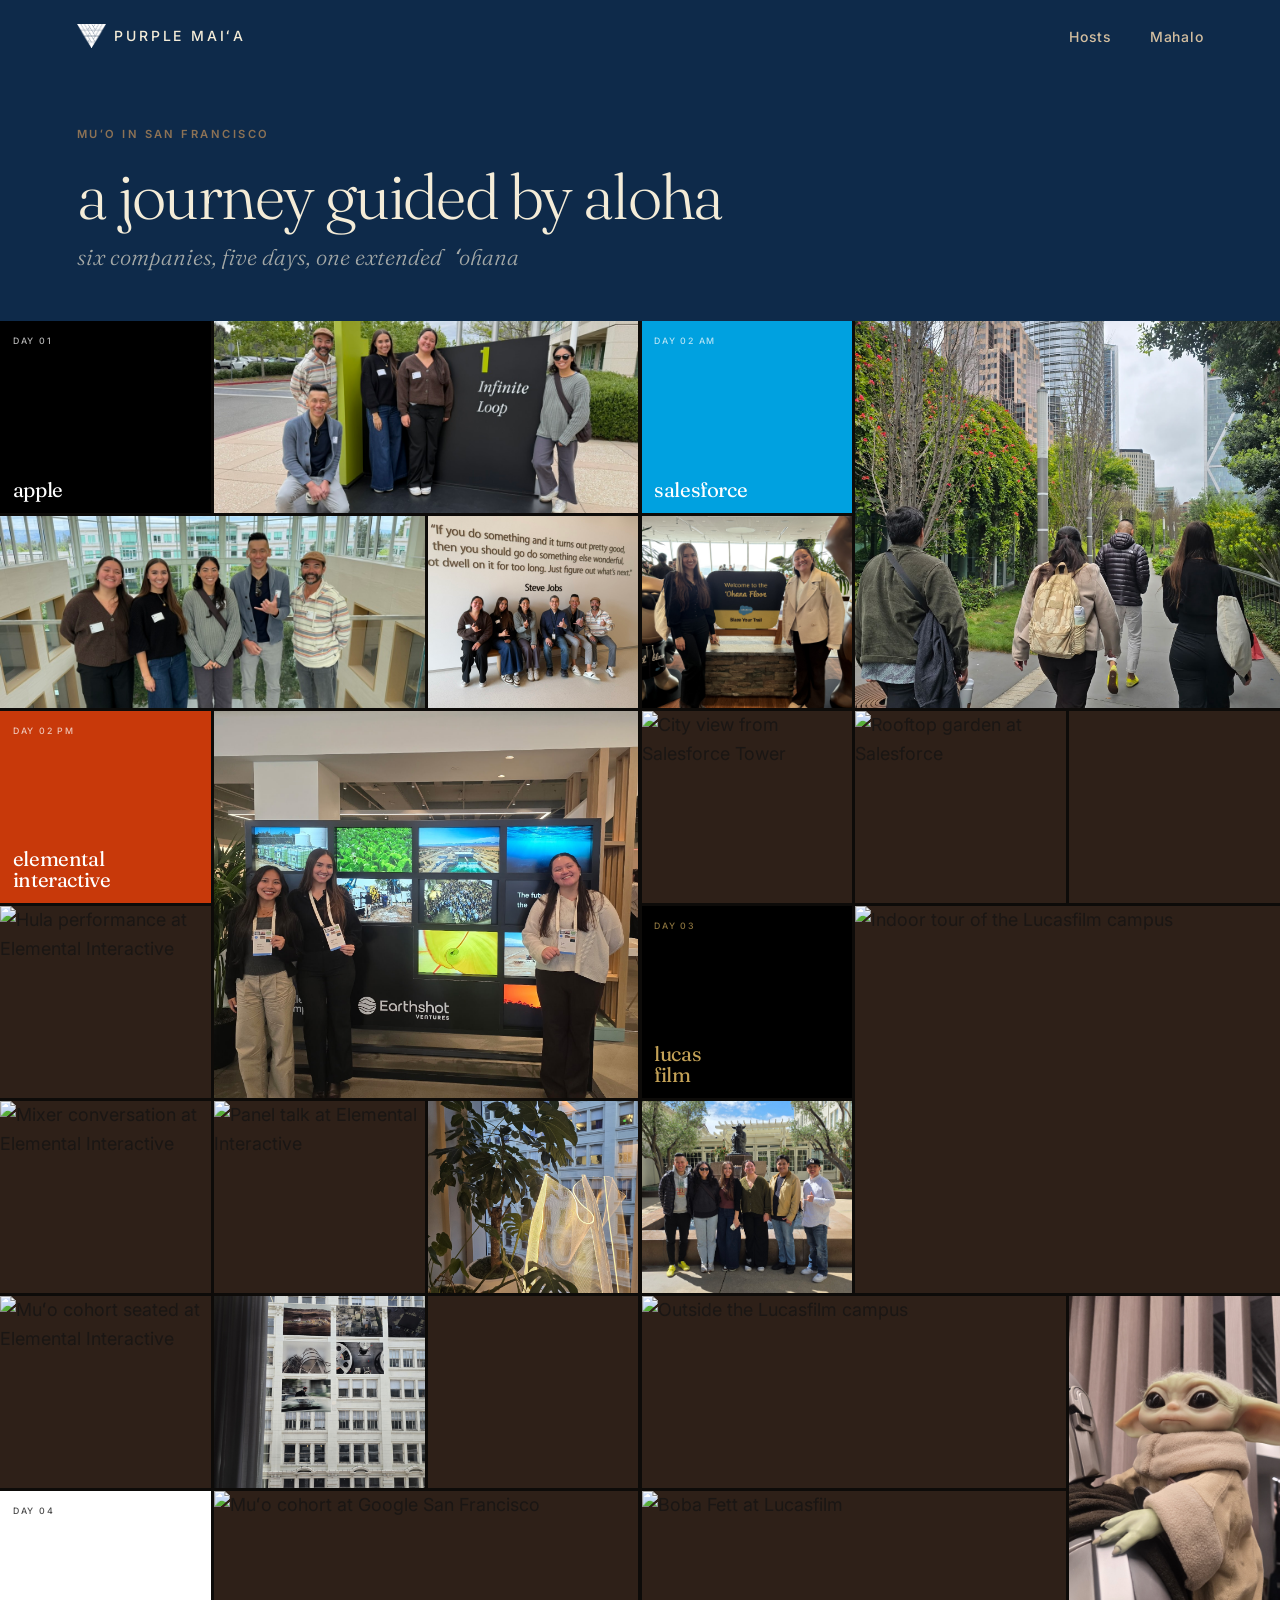
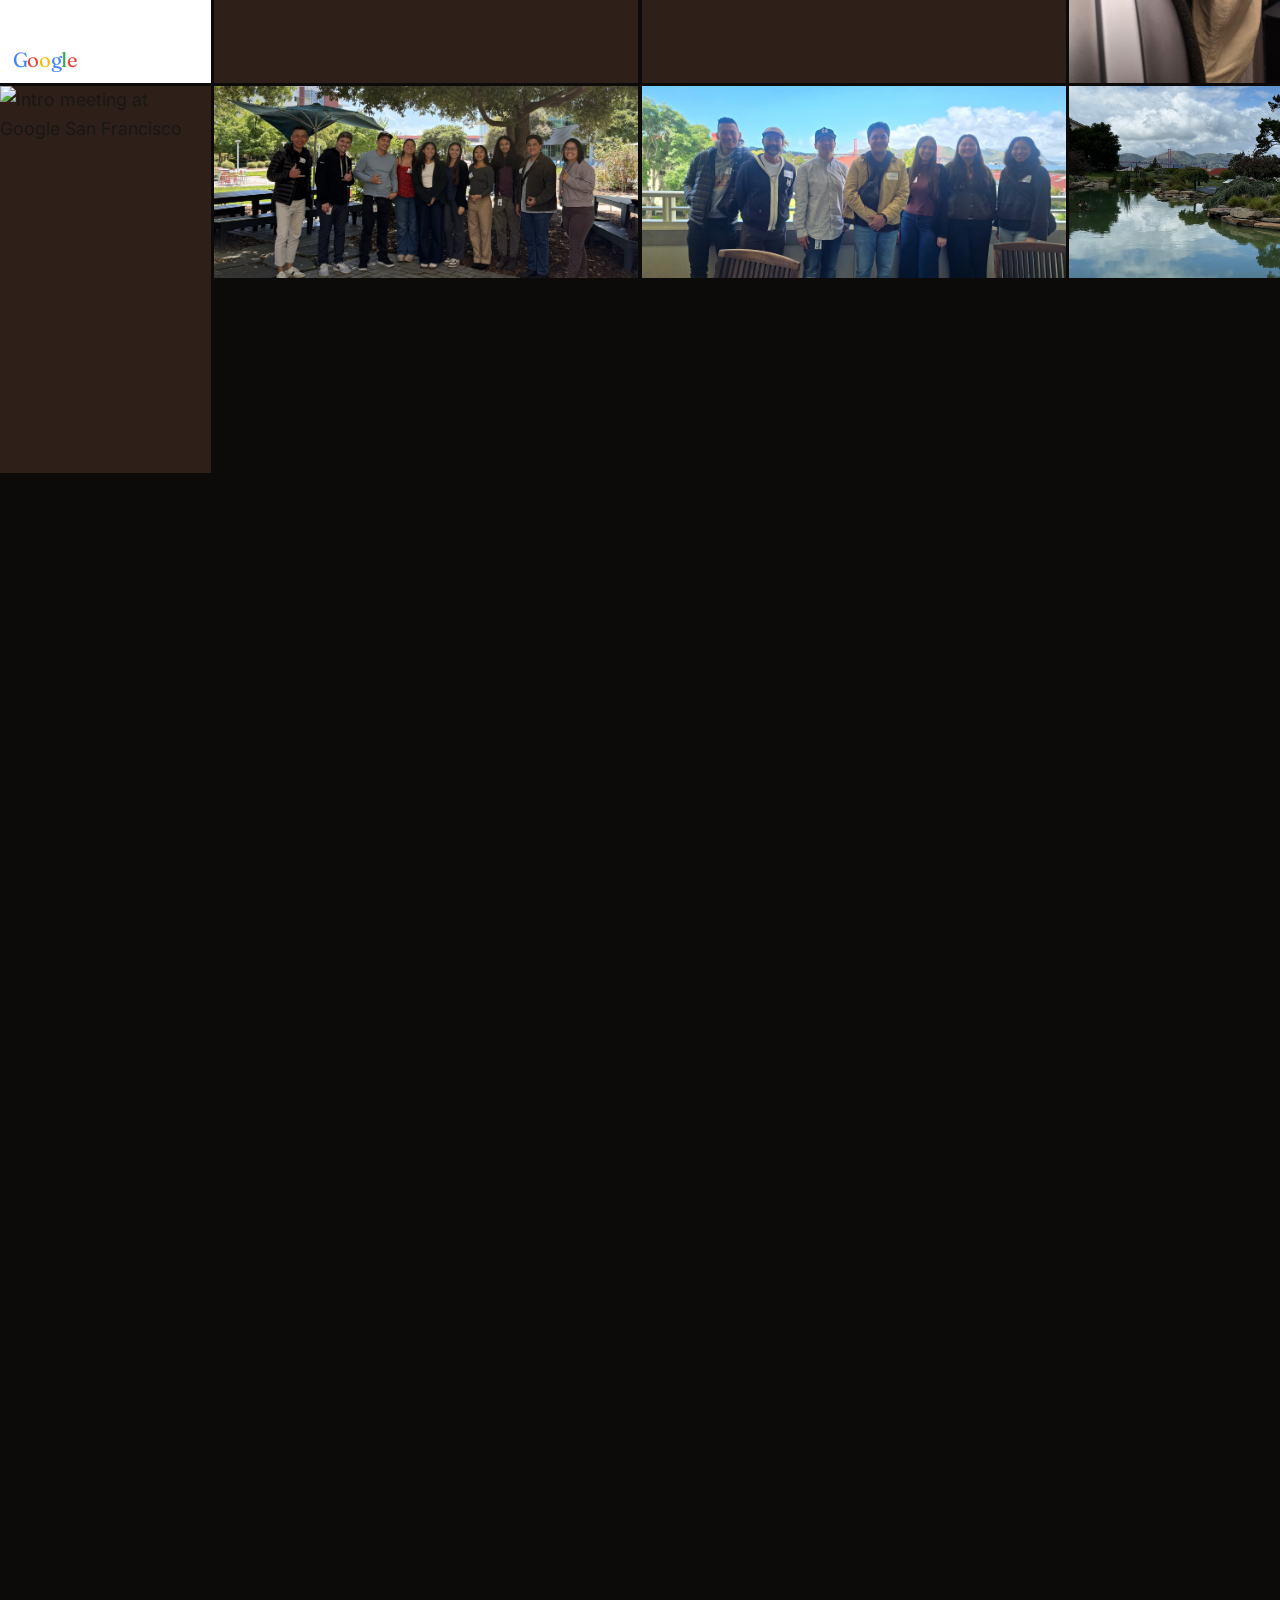
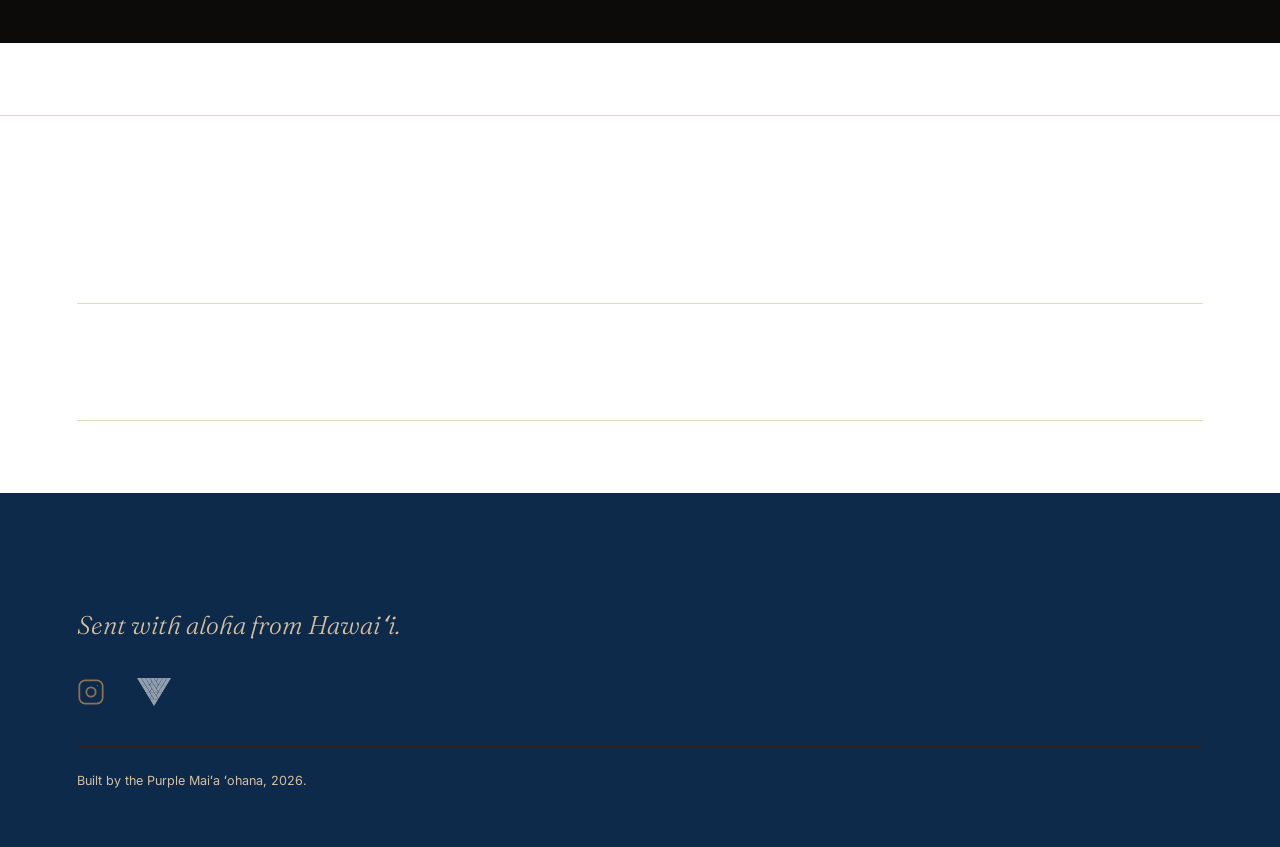
==== index.html @ 0d70759c "Initial commit — Muʻo in San Francisco thank-you site Three-page site (index, hosts, mahalo) built f" ====
<!DOCTYPE html>
<html lang="en">
<head>
  <meta charset="UTF-8">
  <meta name="viewport" content="width=device-width, initial-scale=1.0">
  <title>Muʻo in San Francisco — Purple Maiʻa</title>
  <meta name="description" content="A mahalo letter from Purple Maiʻa to the San Francisco companies who hosted our muʻo cohort.">
  <link rel="preconnect" href="https://fonts.googleapis.com">
  <link rel="preconnect" href="https://fonts.gstatic.com" crossorigin>
  <link href="https://fonts.googleapis.com/css2?family=Fraunces:ital,opsz,wght@0,9..144,300;0,9..144,400;0,9..144,600;1,9..144,300;1,9..144,400&family=Inter:wght@300;400;500;600&display=swap" rel="stylesheet">
  <link rel="stylesheet" href="css/styles.css">
  
</head>
<body class="page-index">

  <!-- ============ NAV ============ -->
  <header class="site-nav" id="site-nav" role="banner">
    <a href="index.html" class="nav-wordmark">
      <img src="assets/images/logo.png" class="nav-logo-img" alt="Purple Maiʻa logo">
      Purple Maiʻa
    </a>
    <nav aria-label="Main navigation">
      <ul class="nav-list">
        <li><a href="hosts.html">Hosts</a></li>
        <li><a href="mahalo.html">Mahalo</a></li>
      </ul>
    </nav>
  </header>


  <main>

    <!-- ============ GRID ============
         Left half  (grid-half-left):  Day 01 · Day 02 PM · Day 04 · Misc
         Right half (grid-half-right): Day 02 AM · Day 03 · Day 05 · Misc
    -->
    <section class="index-intro">
      <div class="index-intro-inner">
        <span class="eyebrow">Muʻo in San Francisco</span>
        <h1 class="display-stack">a journey guided by aloha</h1>
        <p class="index-subtitle">six companies, five days, one extended &nbsp;ʻohana</p>
      </div>
    </section>

    <div class="grid-wrapper">
      <div class="grid-canvas" id="grid-canvas">

        <!-- ══════════════════════════════════════
             LEFT — Day 01 · Day 02 PM · Day 04 · Misc
        ══════════════════════════════════════ -->
        <div class="grid-half grid-half-left">

          <!-- Day 01 — Apple (6 cells) -->
          <div class="grid-tile label-tile" style="background:#000000;" data-day="01">
            <span class="tile-eyebrow">Day 01</span>
            <span class="tile-name">apple</span>
          </div>
          <div class="grid-tile photo-tile tile-wide" data-day="01">
            <picture><img src="assets/images/apple-loop.jpg" alt="Apple Infinite Loop campus" loading="lazy"></picture>
          </div>
          <div class="grid-tile photo-tile tile-wide" data-day="01">
            <picture><img src="assets/images/apple-indoor.jpg" alt="Apple Cupertino campus interior" loading="lazy"></picture>
          </div>
          <div class="grid-tile photo-tile" data-day="01">
            <picture><img src="assets/images/apple-quote.jpg" alt="Apple campus quote wall" loading="lazy"></picture>
          </div>

          <!-- Day 02 PM — Elemental Interactive (12 cells) -->
          <div class="grid-tile label-tile" style="background:#C8390A;" data-day="02-pm">
            <span class="tile-eyebrow">Day 02 PM</span>
            <span class="tile-name">elemental<br>interactive</span>
          </div>
          <div class="grid-tile photo-tile tile-hero" data-day="02-pm">
            <picture><img src="assets/images/elemantal-earthshot.jpg" alt="Elemental Interactive earthshot" loading="lazy"></picture>
          </div>
          <div class="grid-tile photo-tile" data-day="02-pm">
            <picture><img src="assets/images/elemental-hula.jpg" alt="Hula performance at Elemental Interactive" loading="lazy"></picture>
          </div>
          <div class="grid-tile photo-tile" data-day="02-pm">
            <picture><img src="assets/images/elemental-mixer%202.jpg" alt="Mixer conversation at Elemental Interactive" loading="lazy"></picture>
          </div>
          <div class="grid-tile photo-tile" data-day="02-pm">
            <picture><img src="assets/images/elemental-panel-talk.jpg" alt="Panel talk at Elemental Interactive" loading="lazy"></picture>
          </div>
          <div class="grid-tile photo-tile" data-day="02-pm">
            <picture><img src="assets/images/elemental-plants.jpg" alt="Plants at Elemental Interactive" loading="lazy"></picture>
          </div>
          <div class="grid-tile photo-tile" data-day="02-pm">
            <picture><img src="assets/images/elemental-sitting.jpg" alt="Muʻo cohort seated at Elemental Interactive" loading="lazy"></picture>
          </div>
          <div class="grid-tile photo-tile" data-day="02-pm">
            <picture><img src="assets/images/elemental-window.jpg" alt="Window view at Elemental Interactive" loading="lazy"></picture>
          </div>
          <div class="grid-tile video-tile" data-day="02-pm">
            <video autoplay muted loop playsinline aria-label="Hula at Elemental Interactive">
              <source src="assets/videos/elemental%20interactive%20hula.MOV" type="video/mp4">
            </video>
          </div>

          <!-- Day 04 — Google (9 cells) -->
          <div class="grid-tile label-tile" style="background:#FFFFFF; color:#000000;" data-day="04">
            <span class="tile-eyebrow">Day 04</span>
            <span class="tile-name"><span style="color:#4285F4">G</span><span style="color:#EA4335">o</span><span style="color:#FBBC05">o</span><span style="color:#4285F4">g</span><span style="color:#34A853">l</span><span style="color:#EA4335">e</span></span>
          </div>
          <div class="grid-tile photo-tile tile-wide" data-day="04">
            <picture><img src="assets/images/google-group.jpg" alt="Muʻo cohort at Google San Francisco" loading="lazy"></picture>
          </div>
          <div class="grid-tile photo-tile tile-tall" data-day="04">
            <picture><img src="assets/images/google-intro-mtg.jpg" alt="Intro meeting at Google San Francisco" loading="lazy"></picture>
          </div>
          <div class="grid-tile photo-tile tile-wide" data-day="04">
            <picture><img src="assets/images/google-group-outdoor-lunch.jpg" alt="Outdoor lunch with the Google team" loading="lazy"></picture>
          </div>
          <div class="grid-tile photo-tile" data-day="04">
            <picture><img src="assets/images/google-lunch.jpg" alt="Lunch at Google San Francisco" loading="lazy"></picture>
          </div>
          <div class="grid-tile photo-tile" data-day="04">
            <picture><img src="assets/images/google-snacks.jpg" alt="Snacks at Google San Francisco" loading="lazy"></picture>
          </div>

          <!-- Misc — After Hours / City (18 cells) -->
          <div class="grid-tile label-tile" style="background:#B91C1C;" data-day="misc">
            <span class="tile-eyebrow">After Hours</span>
            <span class="tile-name">the bay</span>
          </div>
          <div class="grid-tile photo-tile tile-wide" data-day="misc">
            <picture><img src="assets/images/misc-chinatown%20laterns.jpeg" alt="Chinatown lanterns, San Francisco" loading="lazy"></picture>
          </div>
          <div class="grid-tile photo-tile" data-day="misc">
            <picture><img src="assets/images/misc-chinatown%20terracota.jpg" alt="Terracotta figures in Chinatown" loading="lazy"></picture>
          </div>
          <div class="grid-tile photo-tile" data-day="misc">
            <picture><img src="assets/images/misc-chinatown-eggtarts.jpg" alt="Egg tarts on a Chinatown sidewalk" loading="lazy"></picture>
          </div>
          <div class="grid-tile photo-tile tile-wide" data-day="misc">
            <picture><img src="assets/images/misc-riding-bart.jpg" alt="Riding BART through San Francisco" loading="lazy"></picture>
          </div>
          <div class="grid-tile video-tile tile-wide" data-day="misc">
            <video autoplay muted loop playsinline aria-label="BART ride through San Francisco">
              <source src="assets/videos/misc-bart.mp4" type="video/mp4">
            </video>
          </div>
          <div class="grid-tile photo-tile" data-day="misc">
            <picture><img src="assets/images/misc-dimsum-koi-palace.jpeg" alt="Dim sum in Chinatown" loading="lazy"></picture>
          </div>
          <div class="grid-tile photo-tile" data-day="misc">
            <picture><img src="assets/images/misc-filipino-dinner.jpg" alt="Filipino dinner, San Francisco" loading="lazy"></picture>
          </div>
          <div class="grid-tile photo-tile" data-day="misc">
            <picture><img src="assets/images/misc-french-chicken.jpg" alt="Roasted chicken at Galette, Sunset District" loading="lazy"></picture>
          </div>
          <div class="grid-tile photo-tile" data-day="misc">
            <picture><img src="assets/images/misc-izakaya.jpg" alt="The Public Izakaya — after hours" loading="lazy"></picture>
          </div>
          <div class="grid-tile photo-tile" data-day="misc">
            <picture><img src="assets/images/misc-jajangmyeon.jpg" alt="Jajangmyeon — last night in the Bay" loading="lazy"></picture>
          </div>
          <div class="grid-tile photo-tile" data-day="misc">
            <picture><img src="assets/images/misc-moki-birthday.jpg" alt="Mokihana's 21st birthday at Original Joe's" loading="lazy"></picture>
          </div>
          <div class="grid-tile photo-tile" data-day="misc">
            <picture><img src="assets/images/misc-pch-jazzy.jpg" alt="Pacific Cocktail Haven — after hours" loading="lazy"></picture>
          </div>
          <div class="grid-tile photo-tile" data-day="misc">
            <picture><img src="assets/images/misc-turkish-coffee.jpg" alt="Turkish coffee, San Francisco" loading="lazy"></picture>
          </div>
          <div class="grid-tile photo-tile" data-day="misc">
            <picture><img src="assets/images/misc-potato-chips-ramen.jpg" alt="Ramen with potato chips on top" loading="lazy"></picture>
          </div>

        </div><!-- /grid-half-left -->

        <!-- ══════════════════════════════════════
             RIGHT — Day 02 AM · Day 03 · Day 05 · Misc
        ══════════════════════════════════════ -->
        <div class="grid-half grid-half-right">

          <!-- Day 02 AM — Salesforce (9 cells) -->
          <div class="grid-tile label-tile" style="background:#00A1E0;" data-day="02-am">
            <span class="tile-eyebrow">Day 02 AM</span>
            <span class="tile-name">salesforce</span>
          </div>
          <div class="grid-tile photo-tile tile-hero" data-day="02-am">
            <picture><img src="assets/images/salesforce-garden-roof-walk.jpg" alt="Walking through the Salesforce rooftop garden" loading="lazy"></picture>
          </div>
          <div class="grid-tile photo-tile" data-day="02-am">
            <picture><img src="assets/images/salesforce-ohana-floor.jpg" alt="ʻOhana Floor, Salesforce Tower" loading="lazy"></picture>
          </div>
          <div class="grid-tile photo-tile" data-day="02-am">
            <picture><img src="assets/images/salesforce-cityview.jpg" alt="City view from Salesforce Tower" loading="lazy"></picture>
          </div>
          <div class="grid-tile photo-tile" data-day="02-am">
            <picture><img src="assets/images/salesforce-garden.jpg" alt="Rooftop garden at Salesforce" loading="lazy"></picture>
          </div>
          <div class="grid-tile video-tile" data-day="02-am">
            <video autoplay muted loop playsinline aria-label="Flowers on the Salesforce rooftop garden">
              <source src="assets/videos/salesforce-flowers.mp4" type="video/mp4">
            </video>
          </div>

          <!-- Day 03 — Lucasfilm (15 cells) -->
          <div class="grid-tile label-tile" style="background:#000000; color:#C4A257;" data-day="03">
            <span class="tile-eyebrow">Day 03</span>
            <span class="tile-name">lucas<br>film</span>
          </div>
          <div class="grid-tile photo-tile tile-hero" data-day="03">
            <picture><img src="assets/images/lucas-indoor-tour.jpg" alt="Indoor tour of the Lucasfilm campus" loading="lazy"></picture>
          </div>
          <div class="grid-tile photo-tile tile-wide" data-day="03">
            <picture><img src="assets/images/lucas-jmj-outside.jpg" alt="Outside the Lucasfilm campus" loading="lazy"></picture>
          </div>
          <div class="grid-tile photo-tile tile-tall" data-day="03">
            <picture><img src="assets/images/lucas-baby-yoda.jpg" alt="Baby Yoda at Lucasfilm" loading="lazy"></picture>
          </div>
          <div class="grid-tile photo-tile tile-wide" data-day="03">
            <picture><img src="assets/images/lucas-bobafett.jpg" alt="Boba Fett at Lucasfilm" loading="lazy"></picture>
          </div>
          <div class="grid-tile photo-tile" data-day="03">
            <picture><img src="assets/images/lucas-outdoor-group-yoda.jpg" alt="Cohort with the Yoda statue at Lucasfilm" loading="lazy"></picture>
          </div>
          <div class="grid-tile photo-tile tile-wide" data-day="03">
            <picture><img src="assets/images/lucas-outside-group.jpg" alt="Group photo outside Lucasfilm" loading="lazy"></picture>
          </div>
          <div class="grid-tile photo-tile" data-day="03">
            <picture><img src="assets/images/lucas%20pond.jpeg" alt="Pond on the Lucasfilm campus" loading="lazy"></picture>
          </div>

          <!-- Day 05 — Meta (21 cells) -->
          <div class="grid-tile label-tile" style="background:#0080FF; color:#000000;" data-day="05">
            <span class="tile-eyebrow">Day 05</span>
            <span class="tile-name">meta</span>
          </div>
          <div class="grid-tile photo-tile tile-hero" data-day="05">
            <picture><img src="assets/images/meta-campus-tour.jpg" alt="Meta campus tour, Menlo Park" loading="lazy"></picture>
          </div>
          <div class="grid-tile photo-tile tile-wide" data-day="05">
            <picture><img src="assets/images/meta-roof-garden.jpg" alt="Meta rooftop garden, Menlo Park" loading="lazy"></picture>
          </div>
          <div class="grid-tile photo-tile" data-day="05">
            <picture><img src="assets/images/meta-roof-2.jpg" alt="Meta rooftop, Menlo Park" loading="lazy"></picture>
          </div>
          <div class="grid-tile photo-tile tile-wide" data-day="05">
            <picture><img src="assets/images/meta-arcade-room-group.jpg" alt="Group in the Meta arcade room" loading="lazy"></picture>
          </div>
          <div class="grid-tile photo-tile" data-day="05">
            <picture><img src="assets/images/meta-arcade.jpg" alt="Arcade at Meta Menlo Park" loading="lazy"></picture>
          </div>
          <div class="grid-tile video-tile" data-day="05">
            <video autoplay muted loop playsinline aria-label="Arcade at Meta Menlo Park">
              <source src="assets/videos/meta-arcade.mp4" type="video/mp4">
            </video>
          </div>
          <div class="grid-tile photo-tile tile-wide" data-day="05">
            <picture><img src="assets/images/meta-music.jpg" alt="Meta music room, Menlo Park" loading="lazy"></picture>
          </div>
          <div class="grid-tile photo-tile tile-wide" data-day="05">
            <picture><img src="assets/images/meta-outdoor-art.jpg" alt="Outdoor art at Meta Menlo Park" loading="lazy"></picture>
          </div>
          <div class="grid-tile photo-tile" data-day="05">
            <picture><img src="assets/images/meta-outdoor-screen.jpg" alt="Outdoor screen at Meta Menlo Park" loading="lazy"></picture>
          </div>
          <div class="grid-tile photo-tile" data-day="05">
            <picture><img src="assets/images/meta-foxes.jpg" alt="Foxes on the Meta campus" loading="lazy"></picture>
          </div>
          <div class="grid-tile photo-tile" data-day="05">
            <picture><img src="assets/images/meta-lunch.jpg" alt="Lunch at Meta Menlo Park" loading="lazy"></picture>
          </div>
          <div class="grid-tile photo-tile tile-wide" data-day="05">
            <picture><img src="assets/images/meta-one-hacker-way-sign.jpg" alt="One Hacker Way sign at Meta" loading="lazy"></picture>
          </div>

        </div><!-- /grid-half-right -->

      </div><!-- /grid-canvas -->
    </div><!-- /grid-wrapper -->

    <!-- ============ SECTION NAV ============ -->
    <nav aria-label="Site sections" class="page-body">
      <div class="section-nav">
        <ul class="section-nav-list">
          <li class="section-nav-item">
            <a href="hosts.html" class="section-nav-link reveal">
              <span class="section-nav-title">Hosts</span>
              <span class="section-nav-num" aria-hidden="true">→</span>
            </a>
          </li>
          <li class="section-nav-item">
            <a href="mahalo.html" class="section-nav-link reveal">
              <span class="section-nav-title">Mahalo</span>
              <span class="section-nav-num" aria-hidden="true">→</span>
            </a>
          </li>
        </ul>
      </div>
    </nav>

  </main>

  <!-- ============ FOOTER ============ -->
  <footer class="site-footer">
    <div class="footer-inner">
      <p class="footer-aloha">Sent with aloha from Hawaiʻi.</p>
      <div class="footer-links">
        <a href="https://www.instagram.com/purple_maia/?hl=en" target="_blank" rel="noopener" aria-label="Purple Maiʻa on Instagram">
          <svg xmlns="http://www.w3.org/2000/svg" width="18" height="18" viewBox="0 0 24 24" fill="none" stroke="currentColor" stroke-width="1.5" stroke-linecap="round" stroke-linejoin="round" aria-hidden="true"><rect x="2" y="2" width="20" height="20" rx="5" ry="5"/><circle cx="12" cy="12" r="4"/><circle cx="17.5" cy="6.5" r="0.5" fill="currentColor" stroke="none"/></svg>
        </a>
        <a href="https://www.purplemaia.org/" target="_blank" rel="noopener" class="footer-logo-link">
          <img src="assets/images/logo.png" class="footer-logo-img" alt="Purple Maiʻa">
        </a>
      </div>
      <p class="footer-credit">Built by the Purple Maiʻa ʻohana, 2026.</p>
    </div>
  </footer>

  <script src="js/main.js"></script>
</body>
</html>
---- css/styles.css ----
/* ============================================================
   PURPLE MAIʻA — MUʻO IN SAN FRANCISCO  |  styles.css
   ============================================================ */

/* ============ GOOGLE FONTS ============ */
@import url('https://fonts.googleapis.com/css2?family=Fraunces:ital,opsz,wght@0,9..144,300;0,9..144,400;0,9..144,600;1,9..144,300;1,9..144,400&family=Inter:wght@300;400;500;600&display=swap');

/* ============ CUSTOM PROPERTIES ============ */
:root {
  --color-indigo:  #0E2A4A;
  --color-lehua:   #C5322B;
  --color-cream:   #F4ECD8;
  --color-fern:    #2F5D3A;
  --color-lava:    #1A1614;
  --color-sand:    #FFFFFF;

  --n-50:   #FAF7F0;
  --n-100:  #F4ECD8;
  --n-200:  #E8D8BC;
  --n-300:  #D4BFA0;
  --n-400:  #B89878;
  --n-500:  #8C7255;
  --n-600:  #664F38;
  --n-700:  #4A3628;
  --n-800:  #2E2018;
  --n-900:  #1A1614;
  --n-950:  #0D0B09;

  --bg:           var(--color-sand);
  --bg-dark:      var(--color-indigo);
  --text:         var(--color-lava);
  --text-muted:   var(--n-600);
  --text-on-dark: var(--color-cream);
  --accent:       var(--color-lehua);
  --accent-green: var(--color-fern);
  --border:       var(--n-200);

  --font-display: 'Fraunces', Georgia, 'Times New Roman', serif;
  --font-body:    'Inter', system-ui, -apple-system, sans-serif;

  --size-hero:     clamp(4rem, 14vw, 14rem);
  --size-display:  clamp(3.5rem, 10vw, 10rem);
  --size-h2:       clamp(2.5rem, 6vw, 6rem);
  --size-h3:       clamp(1.75rem, 3.5vw, 3rem);
  --size-h4:       clamp(1.25rem, 2vw, 1.75rem);
  --size-body:     clamp(1.05rem, 1.4vw, 1.15rem);
  --size-small:    0.875rem;
  --size-eyebrow:  0.7rem;

  --side-pad:    6vw;
  --max-w:       1440px;
  --section-gap: clamp(10vh, 20vh, 22vh);
  --nav-h:       72px;

  --ease-out: cubic-bezier(0.16, 1, 0.3, 1);
  --t-fast:   200ms;
  --t-mid:    400ms;
  --t-slow:   600ms;
}

/* ============ RESET ============ */
*,
*::before,
*::after { box-sizing: border-box; margin: 0; padding: 0; }

html {
  scroll-behavior: smooth;
  -webkit-text-size-adjust: 100%;
}

body {
  font-family: var(--font-body);
  font-size: var(--size-body);
  line-height: 1.6;
  color: var(--text);
  background: var(--bg);
  overflow-x: clip;
}

img, picture, svg { display: block; max-width: 100%; }
ul, ol { list-style: none; }

/* ============ FOCUS ============ */
:focus-visible {
  outline: 2px solid var(--color-lehua);
  outline-offset: 3px;
  border-radius: 2px;
}

/* ============ NAV ============ */
.site-nav {
  position: fixed;
  top: 0; left: 0; right: 0;
  z-index: 100;
  height: var(--nav-h);
  display: flex;
  align-items: center;
  justify-content: space-between;
  padding: 0 var(--side-pad);
  transition:
    background var(--t-mid) var(--ease-out),
    height     var(--t-mid) var(--ease-out),
    box-shadow var(--t-mid) var(--ease-out);
}

.site-nav.scrolled {
  height: 56px;
  background: rgba(250, 247, 240, 0.88);
  backdrop-filter: blur(20px);
  -webkit-backdrop-filter: blur(20px);
  box-shadow: 0 1px 0 var(--border);
}

.nav-wordmark {
  font-family: var(--font-body);
  font-size: var(--size-small);
  font-weight: 500;
  letter-spacing: 0.2em;
  text-transform: uppercase;
  text-decoration: none;
  color: var(--color-cream);
  transition: color var(--t-fast);
  display: inline-flex;
  align-items: center;
}

.nav-logo-img {
  height: 24px;
  width: auto;
  margin-right: 0.5rem;
  flex-shrink: 0;
}

.site-nav.scrolled .nav-wordmark { color: var(--color-indigo); }
.nav-wordmark:hover { color: var(--color-lehua); }

.nav-list {
  display: flex;
  align-items: center;
  gap: clamp(1.5rem, 3vw, 2.5rem);
}

.nav-list a {
  font-size: var(--size-small);
  font-weight: 500;
  letter-spacing: 0.05em;
  text-decoration: none;
  color: var(--n-300);
  position: relative;
  padding-bottom: 2px;
  transition: color var(--t-fast);
}

.nav-list a::after {
  content: '';
  position: absolute;
  bottom: 0; left: 0;
  width: 0; height: 1px;
  background: var(--color-lehua);
  transition: width var(--t-mid) var(--ease-out);
}

.nav-list a:hover        { color: var(--color-cream); }
.nav-list a:hover::after { width: 100%; }

.site-nav.scrolled .nav-list a       { color: var(--n-600); }
.site-nav.scrolled .nav-list a:hover { color: var(--color-indigo); }

/* ============ FOOTER ============ */
.site-footer {
  background: var(--color-indigo);
  color: var(--color-cream);
  padding: clamp(3.5rem, 9vw, 7rem) var(--side-pad) clamp(2rem, 5vw, 3.5rem);
}

.footer-inner { max-width: var(--max-w); margin: 0 auto; }

.footer-aloha {
  font-family: var(--font-display);
  font-size: var(--size-h4);
  font-weight: 300;
  font-style: italic;
  color: var(--n-300);
  margin-bottom: 2rem;
}

.footer-links {
  display: flex;
  flex-wrap: wrap;
  align-items: center;
  gap: 0.5rem 2rem;
  margin-bottom: 2.5rem;
}

.footer-links a {
  font-size: var(--size-small);
  letter-spacing: 0.08em;
  text-transform: uppercase;
  text-decoration: none;
  color: var(--n-500);
  transition: color var(--t-fast);
}

.footer-links a:hover { color: var(--color-cream); }

.footer-links svg {
  width: 28px;
  height: 28px;
}

.footer-logo-link {
  display: inline-flex;
  align-items: center;
}
.footer-logo-img {
  height: 28px;
  width: auto;
  opacity: 0.55;
  transition: opacity var(--t-fast);
}
.footer-logo-link:hover .footer-logo-img { opacity: 1; }

.footer-credit {
  font-size: calc(var(--size-small) * 0.9);
  color: var(--n-300);
  padding-top: 1.5rem;
  border-top: 1px solid var(--n-800);
}

/* ============ PAGE WRAPPER ============ */
.page-body { padding-top: var(--nav-h); }

/* ============ TYPOGRAPHY ============ */
.eyebrow {
  display: block;
  font-family: var(--font-body);
  font-size: var(--size-eyebrow);
  font-weight: 600;
  letter-spacing: 0.22em;
  text-transform: uppercase;
  color: var(--color-lehua);
  margin-bottom: 1.5rem;
}

.display-stack {
  font-family: var(--font-display);
  font-weight: 300;
  line-height: 0.88;
  letter-spacing: -0.025em;
  text-transform: lowercase;
}

.display-stack span { display: block; }

/* ============ HERO (INDEX) ============ */
.hero {
  min-height: 100svh;
  background: var(--color-indigo);
  display: flex;
  flex-direction: column;
  justify-content: flex-end;
  padding: calc(var(--nav-h) + 10vh) var(--side-pad) 10vh;
}

.hero-inner { max-width: var(--max-w); margin: 0 auto; width: 100%; }

.hero .eyebrow { color: var(--n-500); }

.hero-headline {
  font-size: var(--size-hero);
  color: var(--color-cream);
  margin-bottom: clamp(2.5rem, 6vh, 5rem);
}

.hero-headline .word-san      { color: var(--n-400); }
.hero-headline .word-francisco { color: var(--n-400); }

.hero-deck {
  display: grid;
  gap: 1.1rem;
  max-width: 54ch;
  margin-bottom: clamp(2rem, 5vh, 4rem);
}

.hero-deck p {
  font-size: clamp(1rem, 1.5vw, 1.15rem);
  line-height: 1.68;
  color: var(--n-300);
}

.hero-caption {
  font-size: var(--size-small);
  letter-spacing: 0.07em;
  color: var(--n-600);
  font-style: italic;
}

/* ============ MASONRY WALL ============ */
.masonry-section {
  background: var(--color-lava);
}

.masonry-wall {
  columns: 2;
  column-gap: 4px;
  padding: 4px;
}

@media (min-width: 540px)  { .masonry-wall { columns: 3; } }
@media (min-width: 860px)  { .masonry-wall { columns: 4; } }
@media (min-width: 1200px) { .masonry-wall { columns: 5; } }

.masonry-brick {
  break-inside: avoid;
  margin-bottom: 4px;
  position: relative;
  overflow: hidden;
  border-radius: 2px;
  background: var(--n-900);
  display: block;
}

/* Subtle Tumblr-style micro-tilts */
.masonry-brick:nth-child(9n+2)  { transform: rotate(-0.5deg) scale(1.005); }
.masonry-brick:nth-child(9n+6)  { transform: rotate(0.6deg)  scale(1.005); }
.masonry-brick:nth-child(13n+4) { transform: rotate(-0.35deg); }
.masonry-brick:nth-child(13n+9) { transform: rotate(0.45deg); }

.masonry-brick img {
  display: block;
  width: 100%;
  height: auto;
  transition: transform var(--t-slow) var(--ease-out);
}

.masonry-brick:hover img { transform: scale(1.04); }

/* Video bricks */
.masonry-brick.is-video {
  aspect-ratio: 16/9;
  transform: none !important;
}

.masonry-brick.is-video video {
  display: block;
  width: 100%;
  height: 100%;
  object-fit: cover;
}

/* Quote card */
.masonry-brick.is-quote {
  background: var(--color-indigo);
  padding: clamp(1.5rem, 5vw, 3rem);
  transform: none !important;
}

.masonry-brick.is-quote blockquote p {
  font-family: var(--font-display);
  font-size: clamp(1.1rem, 2.8vw, 1.9rem);
  font-weight: 300;
  font-style: italic;
  line-height: 1.28;
  color: var(--color-cream);
}

.masonry-brick.is-quote blockquote cite {
  display: block;
  margin-top: 1rem;
  font-family: var(--font-body);
  font-size: var(--size-eyebrow);
  font-weight: 600;
  letter-spacing: 0.18em;
  text-transform: uppercase;
  font-style: normal;
  color: var(--n-500);
}

/* Label / day card */
.masonry-brick.is-label {
  background: var(--color-lehua);
  padding: clamp(1.2rem, 4vw, 2.5rem);
  transform: none !important;
}

.masonry-brick.is-label .label-eyebrow {
  font-family: var(--font-body);
  font-size: var(--size-eyebrow);
  font-weight: 600;
  letter-spacing: 0.22em;
  text-transform: uppercase;
  color: rgba(244, 236, 216, 0.65);
  display: block;
  margin-bottom: 0.4rem;
}

.masonry-brick.is-label .label-title {
  font-family: var(--font-display);
  font-size: clamp(2rem, 5vw, 4.5rem);
  font-weight: 300;
  color: var(--color-cream);
  text-transform: lowercase;
  line-height: 0.9;
  letter-spacing: -0.02em;
  display: block;
}

/* ============ SECTION NAV (INDEX) ============ */
.section-nav {
  max-width: var(--max-w);
  margin: 0 auto;
  padding: clamp(3rem, 8vh, 6rem) var(--side-pad);
  border-top: 1px solid var(--border);
}

.section-nav-list { list-style: none; }
.section-nav-item { border-bottom: 1px solid var(--border); }

.section-nav-link {
  display: flex;
  align-items: baseline;
  justify-content: space-between;
  gap: 1rem;
  padding: clamp(1rem, 2.5vh, 1.75rem) 0;
  text-decoration: none;
  color: var(--color-indigo);
  transition: color var(--t-fast);
}

.section-nav-link:hover { color: var(--color-lehua); }

.section-nav-title {
  font-family: var(--font-display);
  font-size: clamp(2rem, 5.5vw, 5.5rem);
  font-weight: 300;
  line-height: 1;
  letter-spacing: -0.02em;
}

.section-nav-num {
  font-size: 1.25rem;
  font-weight: 400;
  letter-spacing: 0;
  color: var(--n-400);
  transition: color var(--t-fast);
  flex-shrink: 0;
}

.section-nav-link:hover .section-nav-num { color: var(--color-lehua); }

.hero-footer-line {
  max-width: var(--max-w);
  margin: 0 auto;
  padding: 0 var(--side-pad) clamp(4rem, 10vh, 8rem);
  font-size: var(--size-small);
  letter-spacing: 0.06em;
  color: var(--n-500);
  font-style: italic;
}

/* ============ PAGE HERO (INTERIOR PAGES) ============ */
.page-hero {
  background: var(--color-indigo);
  padding: calc(var(--nav-h) + clamp(3vh, 6vh, 7vh)) var(--side-pad) clamp(3vh, 5vh, 6vh);
}

.page-hero-inner { max-width: var(--max-w); margin: 0 auto; }
.page-hero .eyebrow       { color: var(--n-500); }
.page-hero .display-stack { color: var(--color-cream); font-size: clamp(2.5rem, 5vw, 5rem); white-space: nowrap; }

.page-intro {
  max-width: var(--max-w);
  margin: 0 auto;
  padding: clamp(3rem, 8vh, 7rem) var(--side-pad) 0;
}

.page-intro p {
  font-size: clamp(1.1rem, 1.7vw, 1.3rem);
  line-height: 1.68;
  max-width: 60ch;
  color: var(--n-700);
}

/* ============ HOST CARDS ============ */
.hosts-list {
  max-width: var(--max-w);
  margin: 0 auto;
  padding: clamp(4rem, 10vh, 8rem) var(--side-pad);
  display: flex;
  flex-direction: column;
  gap: var(--section-gap);
}

.host-card {
  display: flex;
  flex-direction: column;
  gap: 0;
}

.host-card + .host-card {
  border-top: 1px solid var(--n-200);
  padding-top: clamp(3rem, 5vh, 4rem);
}

.host-card > .host-card-image {
  order: -1;
  aspect-ratio: 16/9;
  margin-bottom: clamp(2rem, 4vh, 3rem);
}

.host-after-hours .host-card-image {
  aspect-ratio: 4/3;
  max-width: 480px;
}

@media (min-width: 900px) {
  .host-card-content {
    columns: 2;
    column-gap: clamp(3rem, 6vw, 5rem);
  }

  .host-number,
  .host-name,
  .host-location,
  .host-location + .host-desc,
  .host-after-hours {
    column-span: all;
  }

  .host-desc,
  .host-after-hours p {
    max-width: none;
  }
}

.host-number {
  display: block;
  font-size: var(--size-eyebrow);
  font-weight: 600;
  letter-spacing: 0.22em;
  color: var(--n-400);
  margin-bottom: 0.6rem;
}

.host-name {
  font-family: var(--font-display);
  font-size: clamp(2.5rem, 7vw, 7rem);
  font-weight: 300;
  line-height: 0.88;
  letter-spacing: -0.025em;
  text-transform: lowercase;
  color: var(--color-indigo);
  margin-bottom: 0.6rem;
}

.host-location {
  font-size: var(--size-small);
  font-variant: small-caps;
  letter-spacing: 0.14em;
  color: var(--n-500);
  margin-bottom: clamp(1.5rem, 3vh, 2.5rem);
}

.host-desc {
  font-size: clamp(1rem, 1.5vw, 1.1rem);
  line-height: 1.72;
  color: var(--n-700);
  margin-bottom: 1.75rem;
  max-width: 55ch;
}

.host-after-hours {
  margin-top: 1.5rem;
  padding-top: 1.25rem;
}

.host-after-label {
  display: block;
  font-size: var(--size-small);
  font-variant: small-caps;
  letter-spacing: 0.14em;
  color: var(--color-lehua);
  margin-bottom: 0.5rem;
}

.host-after-hours p {
  font-size: clamp(0.9rem, 1.3vw, 1rem);
  line-height: 1.72;
  color: var(--n-600);
  max-width: 55ch;
}

.host-people { display: flex; flex-direction: column; gap: 0.35rem; }

.host-person {
  font-size: var(--size-small);
  font-weight: 500;
  color: var(--n-600);
  letter-spacing: 0.03em;
}

.host-person::before { content: '— '; color: var(--color-lehua); }

.host-card-image {
  border-radius: 3px;
  overflow: hidden;
  aspect-ratio: 4/3;
  background: var(--n-200);
  box-shadow: 0 2px 20px rgba(14, 42, 74, 0.08);
  transition: box-shadow var(--t-slow) var(--ease-out);
}

.host-card-image:hover { box-shadow: 0 8px 40px rgba(14, 42, 74, 0.16); }

.host-card-image picture,
.host-card-image img { width: 100%; height: 100%; }

.host-card-image img {
  object-fit: cover;
  transition: transform var(--t-slow) var(--ease-out);
}

.host-card-image:hover img { transform: scale(1.02); }

/* Host photo strip */
.host-strip {
  margin-top: 1.75rem;
  display: flex;
  gap: 5px;
  overflow-x: auto;
  scrollbar-width: none;
}

.host-strip::-webkit-scrollbar { display: none; }

.host-strip-item {
  flex: 0 0 auto;
  width: clamp(110px, 20vw, 160px);
  aspect-ratio: 4/3;
  border-radius: 2px;
  overflow: hidden;
  background: var(--n-200);
}

.host-strip-item img {
  width: 100%;
  height: 100%;
  object-fit: cover;
  transition: transform var(--t-mid) var(--ease-out);
}

.host-strip-item:hover img { transform: scale(1.07); }

/* ============ PULL QUOTE ============ */
.pull-quote-section {
  background: var(--color-cream);
  padding: clamp(6rem, 16vh, 14rem) var(--side-pad);
}

.pull-quote-inner { max-width: var(--max-w); margin: 0 auto; }

.pull-quote {
  font-family: var(--font-display);
  font-size: clamp(2rem, 5.5vw, 5.5rem);
  font-weight: 300;
  font-style: italic;
  line-height: 1.12;
  letter-spacing: -0.02em;
  color: var(--color-indigo);
  max-width: 22ch;
  margin-bottom: 1.5rem;
}

.pull-quote-attr {
  font-size: var(--size-small);
  letter-spacing: 0.12em;
  text-transform: uppercase;
  color: var(--n-500);
}

/* ============ DAYS PAGE ============ */
.days-subnav {
  position: sticky;
  top: calc(var(--nav-h) - 1px);
  z-index: 50;
  background: rgba(250, 247, 240, 0.92);
  backdrop-filter: blur(16px);
  -webkit-backdrop-filter: blur(16px);
  border-bottom: 1px solid var(--border);
  padding: 0 var(--side-pad);
}

.days-subnav-inner {
  max-width: var(--max-w);
  margin: 0 auto;
  display: flex;
  gap: clamp(1.25rem, 3vw, 2.75rem);
  overflow-x: auto;
  scrollbar-width: none;
  padding: 0.9rem 0;
}

.days-subnav-inner::-webkit-scrollbar { display: none; }

.days-subnav-link {
  font-size: var(--size-eyebrow);
  font-weight: 600;
  letter-spacing: 0.16em;
  text-transform: uppercase;
  text-decoration: none;
  color: var(--n-500);
  white-space: nowrap;
  padding-bottom: 2px;
  border-bottom: 1.5px solid transparent;
  transition: color var(--t-fast), border-color var(--t-fast);
}

.days-subnav-link:hover,
.days-subnav-link.active {
  color: var(--color-lehua);
  border-color: var(--color-lehua);
}

.days-list {
  max-width: var(--max-w);
  margin: 0 auto;
  padding: 0 var(--side-pad);
}

.day-section {
  padding: clamp(5rem, 14vh, 11rem) 0 clamp(4rem, 9vh, 8rem);
  border-top: 1px solid var(--border);
}

.day-section:first-child { border-top: none; }

.day-inner {
  display: grid;
  gap: clamp(2.5rem, 5vw, 5rem);
}

@media (min-width: 768px) {
  .day-inner { grid-template-columns: 1fr 1fr; align-items: start; }
}

@media (min-width: 1200px) {
  .day-inner { grid-template-columns: 6fr 4fr; }
}

.day-eyebrow {
  font-size: var(--size-eyebrow);
  font-weight: 600;
  letter-spacing: 0.22em;
  text-transform: uppercase;
  color: var(--n-400);
  margin-bottom: 0.9rem;
}

.day-title {
  font-family: var(--font-display);
  font-size: clamp(2.5rem, 7vw, 7rem);
  font-weight: 300;
  line-height: 0.88;
  letter-spacing: -0.025em;
  text-transform: lowercase;
  color: var(--color-indigo);
  margin-bottom: 2.25rem;
}

.day-title span { display: block; }

.day-rule {
  width: 3rem;
  height: 2px;
  background: var(--color-lehua);
  border: none;
  margin-bottom: 2.25rem;
}

.day-body {
  font-size: clamp(1rem, 1.4vw, 1.08rem);
  line-height: 1.75;
  color: var(--n-700);
}

.day-body p + p { margin-top: 1.2em; }

.day-after-hours {
  margin-top: 2.5rem;
  padding: 1.4rem 1.5rem;
  border-left: 3px solid var(--color-fern);
  background: var(--color-cream);
  border-radius: 0 3px 3px 0;
}

.day-after-hours-label {
  font-size: var(--size-eyebrow);
  font-weight: 600;
  letter-spacing: 0.22em;
  text-transform: uppercase;
  color: var(--color-fern);
  margin-bottom: 0.6rem;
}

.day-after-hours p {
  font-size: 0.93rem;
  line-height: 1.72;
  font-style: italic;
  color: var(--n-600);
}

.day-image {
  border-radius: 3px;
  overflow: hidden;
  background: var(--n-200);
  box-shadow: 0 2px 20px rgba(14, 42, 74, 0.08);
  transition: box-shadow var(--t-slow) var(--ease-out);
}

.day-image:hover { box-shadow: 0 8px 40px rgba(14, 42, 74, 0.15); }

.day-image picture,
.day-image img { width: 100%; height: 100%; }

.day-image img {
  object-fit: cover;
  transition: transform var(--t-slow) var(--ease-out);
}

.day-image:hover img { transform: scale(1.02); }

.day-section:nth-child(1) .day-image { aspect-ratio: 3/4;  }
.day-section:nth-child(2) .day-image { aspect-ratio: 1/1;  }
.day-section:nth-child(3) .day-image { aspect-ratio: 4/3;  }
.day-section:nth-child(4) .day-image { aspect-ratio: 3/4;  }
.day-section:nth-child(5) .day-image { aspect-ratio: 16/9; }

/* Day photo mosaic */
.day-mosaic {
  margin-top: 3rem;
  columns: 2;
  column-gap: 5px;
}

@media (min-width: 600px)  { .day-mosaic { columns: 3; } }
@media (min-width: 1000px) { .day-mosaic { columns: 4; } }

.day-mosaic-item {
  break-inside: avoid;
  margin-bottom: 5px;
  overflow: hidden;
  border-radius: 2px;
  background: var(--n-200);
}

.day-mosaic-item img,
.day-mosaic-item video {
  display: block;
  width: 100%;
  height: auto;
  transition: transform var(--t-mid) var(--ease-out);
}

.day-mosaic-item.is-video {
  aspect-ratio: 16/9;
}

.day-mosaic-item.is-video video {
  height: 100%;
  object-fit: cover;
}

.day-mosaic-item:hover img,
.day-mosaic-item:hover video { transform: scale(1.04); }

/* ============ MAHALO PAGE ============ */
.mahalo-hero { background: var(--color-indigo); }
.mahalo-hero .eyebrow       { color: var(--n-500); }
.mahalo-hero .display-stack { color: var(--color-cream); font-size: clamp(2.5rem, 5vw, 5rem); white-space: nowrap; }

.mahalo-letter {
  max-width: var(--max-w);
  margin: 0 auto;
  padding: clamp(5rem, 14vh, 11rem) var(--side-pad);
}

.mahalo-letter-body { max-width: 62ch; }

.mahalo-letter-body p {
  font-size: clamp(1.1rem, 1.8vw, 1.3rem);
  line-height: 1.76;
  color: var(--n-700);
}

.mahalo-letter-body p + p { margin-top: 1.4em; }

.mahalo-signature {
  margin-top: 3rem;
  font-family: var(--font-display);
  font-size: clamp(1.25rem, 2.5vw, 2rem);
  font-weight: 300;
  font-style: italic;
  color: var(--color-indigo);
}

.mahalo-ctas {
  display: flex;
  flex-wrap: wrap;
  gap: 1rem;
  margin-top: 3.5rem;
}

.btn {
  display: inline-flex;
  align-items: center;
  gap: 0.5rem;
  padding: 0.9rem 2.25rem;
  font-size: var(--size-small);
  font-weight: 600;
  letter-spacing: 0.1em;
  text-transform: uppercase;
  text-decoration: none;
  border-radius: 2px;
  transition:
    background var(--t-fast),
    color      var(--t-fast),
    transform  var(--t-fast),
    box-shadow var(--t-fast);
}

.btn:hover {
  transform: translateY(-2px);
  box-shadow: 0 6px 24px rgba(14, 42, 74, 0.18);
}

.btn-primary       { background: var(--color-indigo); color: var(--color-cream); }
.btn-primary:hover { background: var(--color-lehua); }

.btn-outline {
  background: transparent;
  color: var(--color-indigo);
  border: 1.5px solid var(--color-indigo);
}

.btn-outline:hover { background: var(--color-indigo); color: var(--color-cream); }

/* ============ THANK-YOU GRID ============ */
.thankyou-grid-section {
  max-width: var(--max-w);
  margin: 0 auto;
  padding: 0 var(--side-pad) clamp(5rem, 14vh, 10rem);
  border-top: 1px solid var(--border);
}

.thankyou-grid-label {
  font-size: var(--size-eyebrow);
  font-weight: 600;
  letter-spacing: 0.22em;
  text-transform: uppercase;
  color: var(--n-400);
  padding-top: clamp(3rem, 8vh, 6rem);
  margin-bottom: 2rem;
}

.thankyou-grid { display: grid; grid-template-columns: 1fr; gap: 0; }

@media (min-width: 768px) {
  .thankyou-grid { grid-template-columns: repeat(3, 1fr); }
}

.thankyou-name {
  font-size: 0.9rem;
  line-height: 1.6;
  color: var(--n-600);
  font-weight: 400;
  padding: 0.45rem 0;
  border-bottom: 1px solid var(--n-200);
}

/* ============ SCROLL REVEAL ============ */
.reveal {
  opacity: 0;
  transform: translateY(24px);
  transition:
    opacity   var(--t-slow) var(--ease-out),
    transform var(--t-slow) var(--ease-out);
}

.reveal.visible {
  opacity: 1;
  transform: translateY(0);
}

.reveal-left {
  opacity: 0;
  transform: translateX(-36px);
  transition:
    opacity   var(--t-slow) var(--ease-out),
    transform var(--t-slow) var(--ease-out);
}

.reveal-right {
  opacity: 0;
  transform: translateX(36px);
  transition:
    opacity   var(--t-slow) var(--ease-out),
    transform var(--t-slow) var(--ease-out);
}

.reveal-left.visible,
.reveal-right.visible {
  opacity: 1;
  transform: translateX(0);
}

/* Stagger siblings */
.reveal:nth-child(2),
.reveal-left:nth-child(2),
.reveal-right:nth-child(2) { transition-delay:  80ms; }
.reveal:nth-child(3),
.reveal-left:nth-child(3),
.reveal-right:nth-child(3) { transition-delay: 160ms; }
.reveal:nth-child(4),
.reveal-left:nth-child(4),
.reveal-right:nth-child(4) { transition-delay: 240ms; }
.reveal:nth-child(5),
.reveal-left:nth-child(5),
.reveal-right:nth-child(5) { transition-delay: 320ms; }
.reveal:nth-child(6),
.reveal-left:nth-child(6),
.reveal-right:nth-child(6) { transition-delay: 400ms; }
.reveal:nth-child(7),
.reveal-left:nth-child(7),
.reveal-right:nth-child(7) { transition-delay: 480ms; }
.reveal:nth-child(8),
.reveal-left:nth-child(8),
.reveal-right:nth-child(8) { transition-delay: 560ms; }

/* ============ REDUCED MOTION ============ */
@media (prefers-reduced-motion: reduce) {
  html { scroll-behavior: auto; }

  .reveal,
  .reveal-left,
  .reveal-right {
    transform: none;
    transition: opacity var(--t-mid);
  }

  .masonry-brick img,
  .host-card-image img,
  .day-image img,
  .day-mosaic-item img,
  .host-strip-item img {
    transition: none;
  }

  .btn:hover { transform: none; }

  .site-nav,
  .site-nav.scrolled { transition: none; }
}

/* ============ RESPONSIVE — 1200px ============ */
@media (min-width: 1200px) {
  .page-hero {
    padding-top:    calc(var(--nav-h) + 8vh);
    padding-bottom: 8vh;
  }
}

/* ============ GRID SECTION ============ */

.index-intro {
  background: var(--color-indigo);
  padding: calc(var(--nav-h) + clamp(3vh, 6vh, 6vh)) var(--side-pad) clamp(3vh, 5vh, 5vh);
}

.index-intro-inner {
  max-width: var(--max-w);
  margin: 0 auto;
}

.index-intro .eyebrow       { color: var(--n-500); }
.index-intro .display-stack { color: var(--color-cream); font-size: clamp(2.5rem, 5vw, 5rem); white-space: nowrap; }
.index-subtitle {
  font-family: var(--font-display);
  font-style: italic;
  font-weight: 300;
  font-size: clamp(1.1rem, 2vw, 1.4rem);
  color: rgba(244, 236, 216, 0.65);
  margin-top: 1rem;
}

.grid-wrapper {}

/* Outer canvas: two equal halves side by side */
.grid-canvas {
  display: grid;
  grid-template-columns: 1fr 1fr;
  gap: 3px;
  background: var(--n-950);
}

/* Each half: independent 3-column grid flowing top-to-bottom */
.grid-half {
  display: grid;
  grid-template-columns: repeat(3, 1fr);
  grid-auto-rows: clamp(100px, 15vw, 210px);
  grid-auto-flow: dense;
  gap: 3px;
}

/* ── Tile base ── */
.grid-tile {
  overflow: hidden;
  position: relative;
  background: var(--n-800);
  min-width: 0;
}

.grid-tile picture {
  display: block;
  width: 100%;
  height: 100%;
}

.grid-tile img,
.grid-tile video {
  width: 100%;
  height: 100%;
  display: block;
  object-fit: cover;
}

.grid-tile img {
  transition: transform 0.45s var(--ease-out);
}

/* ── Span variants ── */
.tile-wide { grid-column: span 2; }
.tile-tall { grid-row: span 2; }
.tile-hero { grid-column: span 2; grid-row: span 2; }
.tile-end  { grid-column: 1 / -1; grid-row: span 3; }

/* ── Fixed info overlay — centered in viewport, never scrolls ── */
.info-overlay {
  position: fixed;
  top: 50%;
  left: 50%;
  transform: translate(-50%, -50%);
  width: clamp(260px, 28vw, 400px);
  height: clamp(360px, 50vh, 600px);
  background: var(--color-sand);
  z-index: 50;
  box-shadow: 0 8px 40px rgba(0, 0, 0, 0.28), 0 0 0 2px var(--n-950);
  pointer-events: none;
  opacity: 0;
  transition: opacity 0.38s var(--ease-out);
}

.info-overlay.is-active {
  opacity: 1;
}

/* ── Info blocks stacked inside the overlay ── */
.info-block {
  position: absolute;
  inset: 0;
  padding: clamp(1.2rem, 2.2vw, 2.4rem);
  display: flex;
  flex-direction: column;
  justify-content: flex-start;
  gap: 0.65rem;
  opacity: 0;
  overflow-y: auto;
  transition: opacity 0.38s var(--ease-out);
  pointer-events: none;
}

.info-after-hours {
  margin-top: 0.75rem;
  padding-top: 0.75rem;
  border-top: 1px solid var(--border);
}

.info-after-label {
  display: block;
  font-family: var(--font-body);
  font-size: 0.6rem;
  font-weight: 500;
  letter-spacing: 0.15em;
  text-transform: uppercase;
  color: var(--text-muted);
  margin-bottom: 0.35rem;
}

.info-block.active {
  opacity: 1;
}

.info-eyebrow {
  display: block;
  font-family: var(--font-body);
  font-size: 0.62rem;
  font-weight: 500;
  letter-spacing: 0.16em;
  text-transform: uppercase;
  color: var(--text-muted);
  margin-bottom: 0.1rem;
}

.info-headline {
  font-family: var(--font-display);
  font-size: clamp(1.4rem, 2.8vw, 2.8rem);
  font-weight: 300;
  line-height: 1.05;
  color: var(--text);
  margin-bottom: 0.35rem;
}

.info-block p {
  font-size: clamp(0.72rem, 1vw, 0.9rem);
  line-height: 1.65;
  color: var(--text);
}

.info-cue {
  font-size: 0.62rem !important;
  letter-spacing: 0.06em;
  color: var(--text-muted) !important;
  margin-top: 0.4rem;
}

/* ── Label tiles ── */
.label-tile {
  display: flex;
  flex-direction: column;
  justify-content: space-between;
  padding: clamp(0.55rem, 1vw, 1.1rem);
  color: #fff;
  min-height: clamp(90px, 13vw, 180px);
}

.tile-eyebrow {
  display: block;
  font-family: var(--font-body);
  font-size: 0.55rem;
  font-weight: 500;
  letter-spacing: 0.2em;
  text-transform: uppercase;
  opacity: 0.7;
}

.tile-name {
  display: block;
  font-family: var(--font-display);
  font-size: clamp(0.85rem, 1.6vw, 1.8rem);
  font-weight: 400;
  line-height: 1.0;
  letter-spacing: -0.02em;
}

/* ── Quote tiles ── */
.quote-tile {
  background: var(--color-indigo);
  display: flex;
  align-items: center;
  justify-content: center;
  padding: clamp(0.7rem, 1.3vw, 1.4rem);
  min-height: clamp(90px, 13vw, 180px);
}

.quote-tile blockquote p {
  font-family: var(--font-display);
  font-style: italic;
  font-size: clamp(0.62rem, 1vw, 0.95rem);
  line-height: 1.45;
  color: var(--color-cream);
}

.quote-tile blockquote cite {
  display: block;
  font-family: var(--font-body);
  font-size: 0.58rem;
  font-style: normal;
  letter-spacing: 0.08em;
  color: var(--n-400);
  margin-top: 0.45rem;
}

.quote-tile.google-quote { background: var(--color-fern); }

/* ── Scroll reveal: tiles hidden until JS adds .tile-visible ── */
.grid-tile {
  opacity: 0;
  transform: scale(0.88);
  transition:
    opacity   0.58s var(--ease-out),
    transform 0.58s var(--ease-out);
}

.grid-tile.tile-visible {
  opacity: 1 !important;
  transform: scale(1) !important;
}


/* ── Mobile: stack halves, overlay becomes static ── */
@media (max-width: 640px) {
  .info-overlay {
    position: static;
    transform: none;
    width: 100%;
    height: auto;
    min-height: 220px;
    box-shadow: none;
    border-bottom: 3px solid var(--n-950);
  }

  .info-block {
    position: relative;
    inset: auto;
  }

  .info-block:not(.active) { display: none; }

  .grid-canvas {
    grid-template-columns: 1fr;
    gap: 2px;
  }

  .grid-half {
    grid-template-columns: repeat(2, 1fr);
    grid-auto-rows: clamp(90px, 28vw, 180px);
    gap: 2px;
  }

  .tile-wide { grid-column: span 1; }
  .tile-hero { grid-column: span 1; grid-row: span 1; }
  .label-tile { grid-column: span 2; }
  .tile-end  { grid-column: 1 / -1; grid-row: span 1; }

  .grid-tile {
    opacity: 1 !important;
    transform: none !important;
  }
}

/* ============ UTILITY ============ */
.sr-only {
  position: absolute;
  width: 1px; height: 1px;
  padding: 0; margin: -1px;
  overflow: hidden;
  clip: rect(0, 0, 0, 0);
  white-space: nowrap;
  border: 0;
}
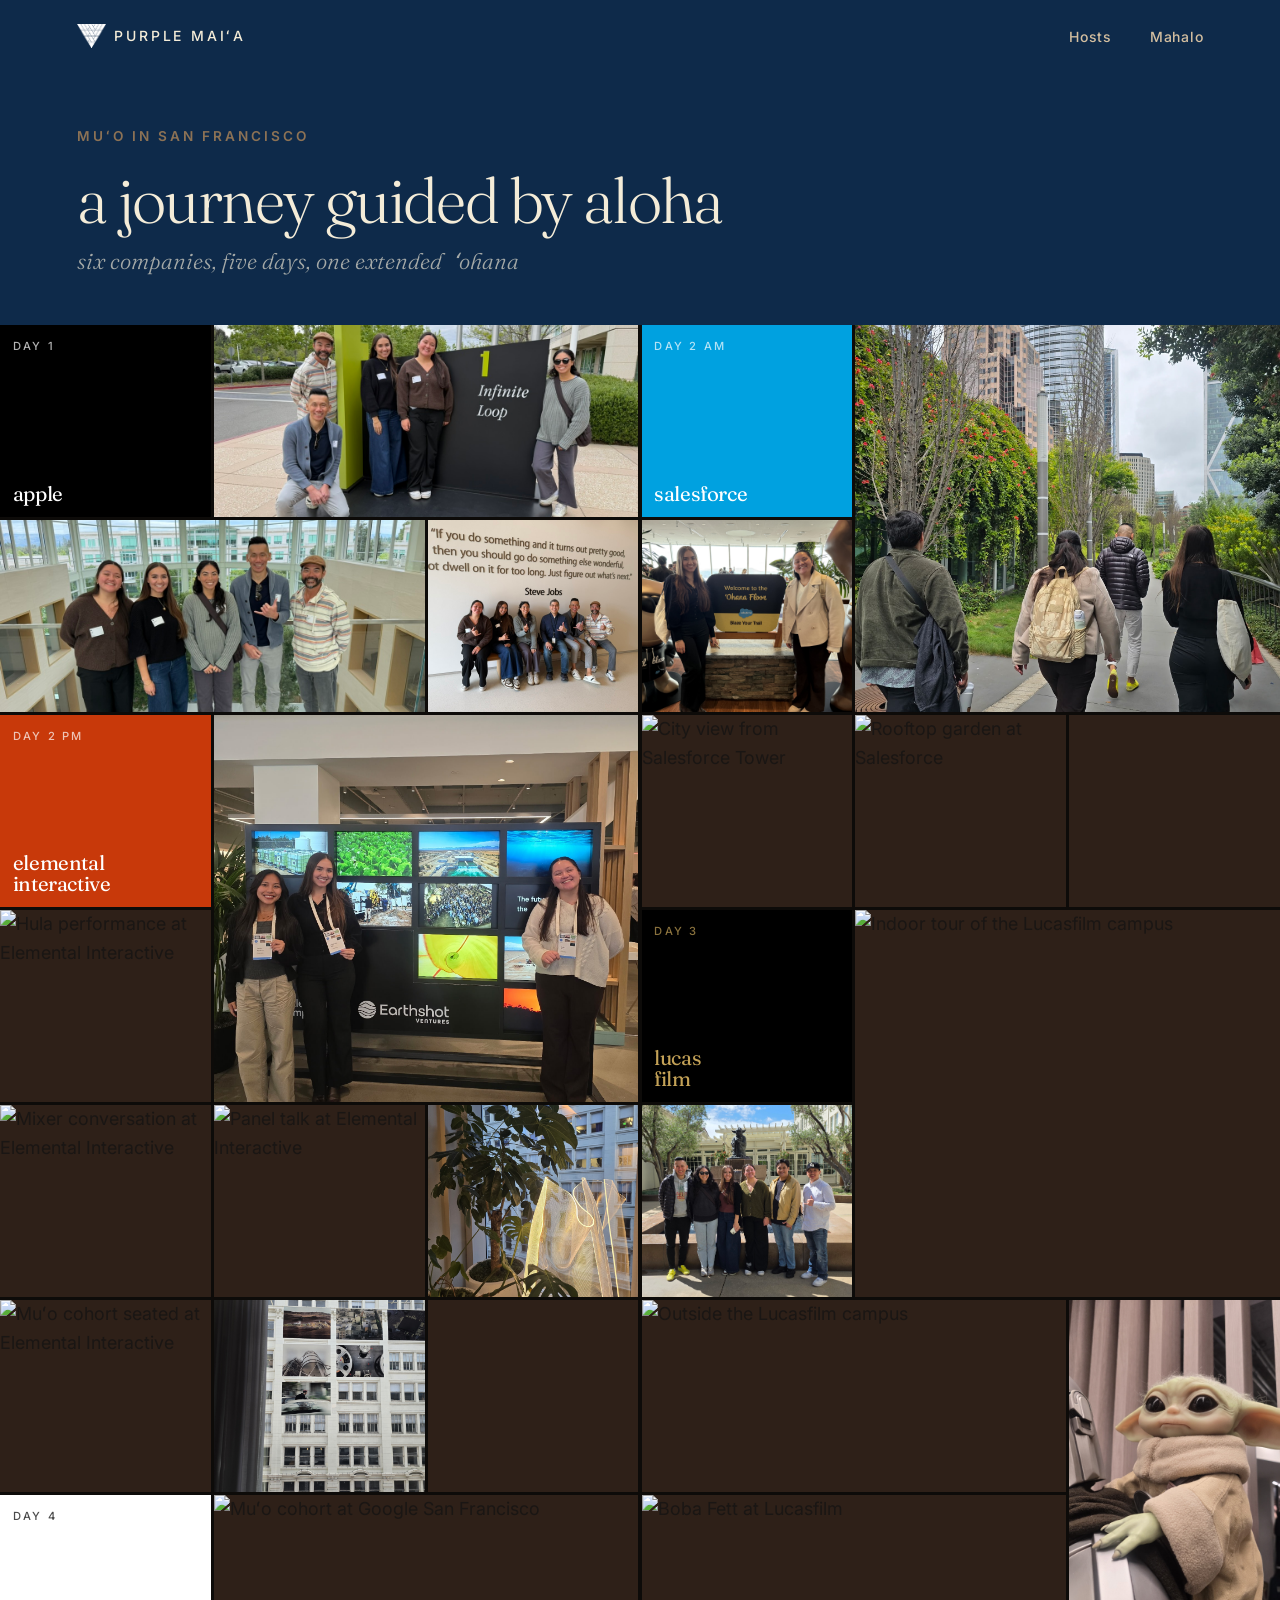
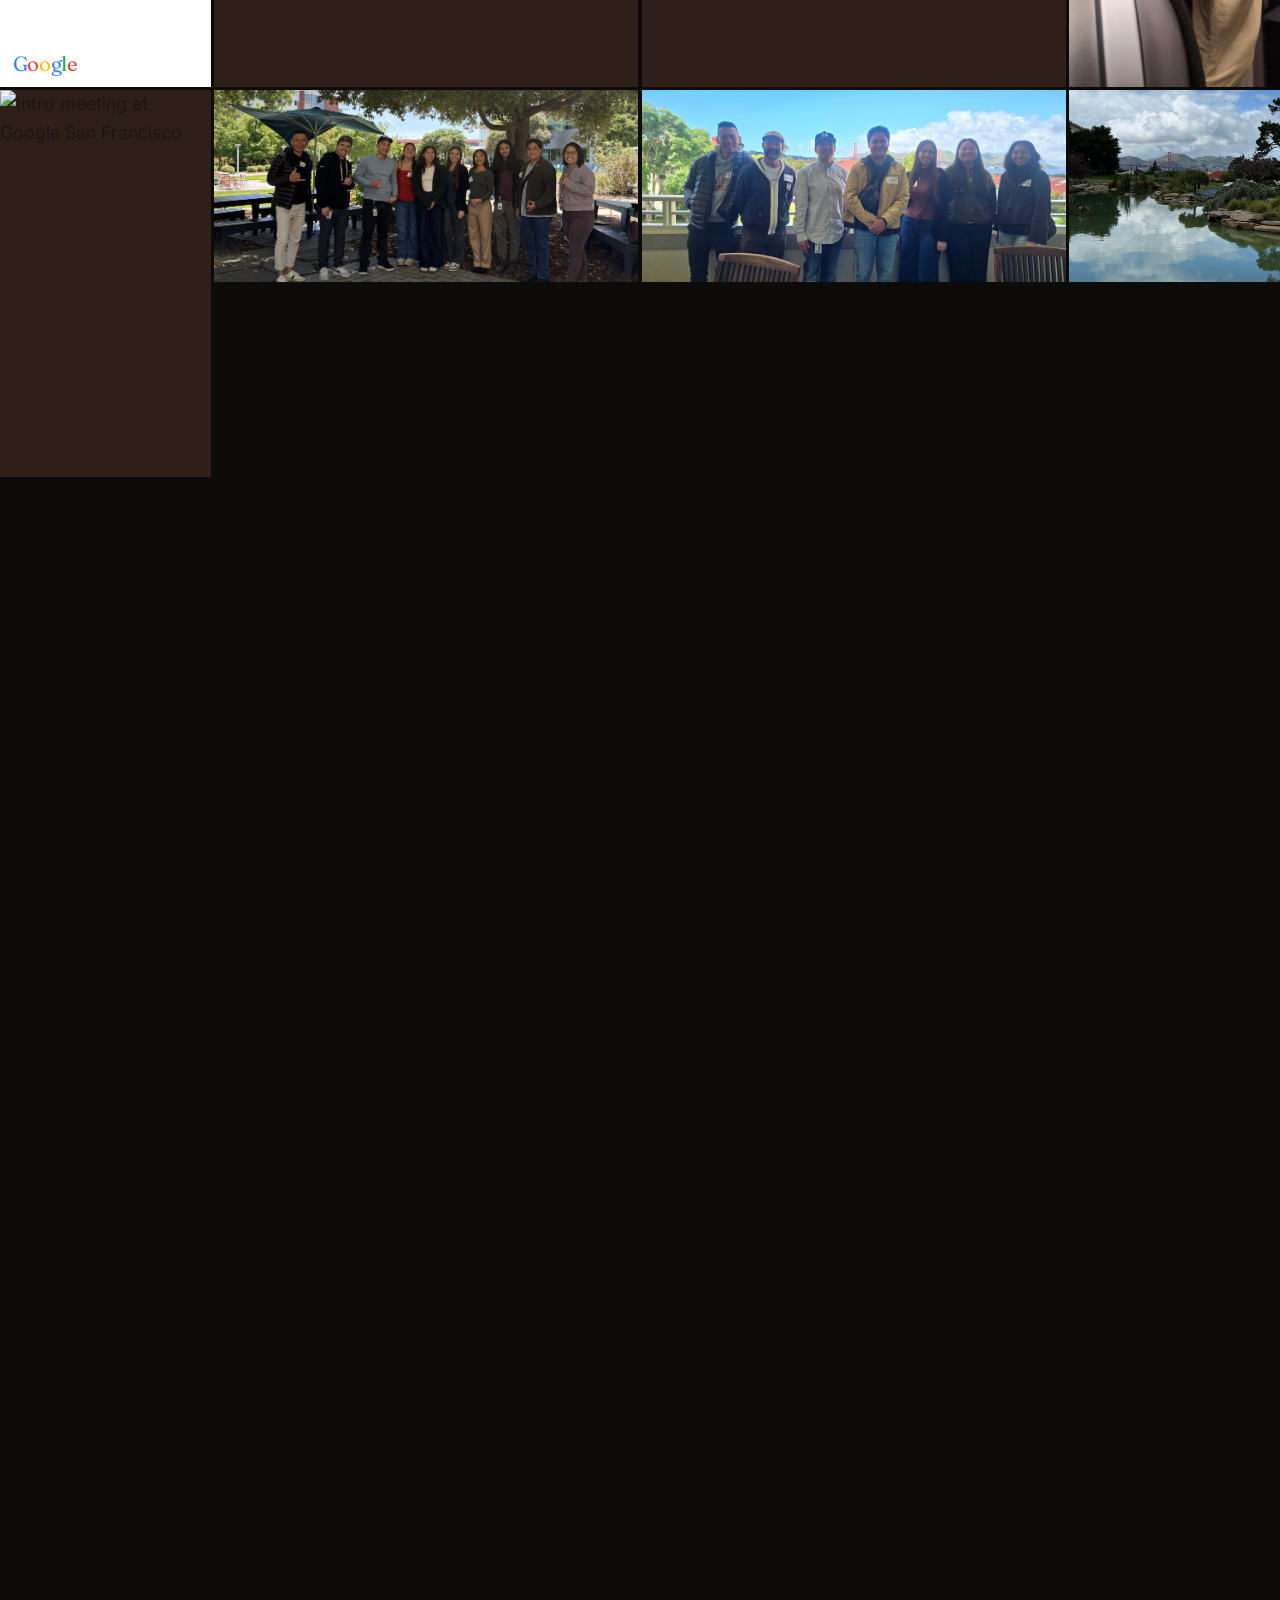
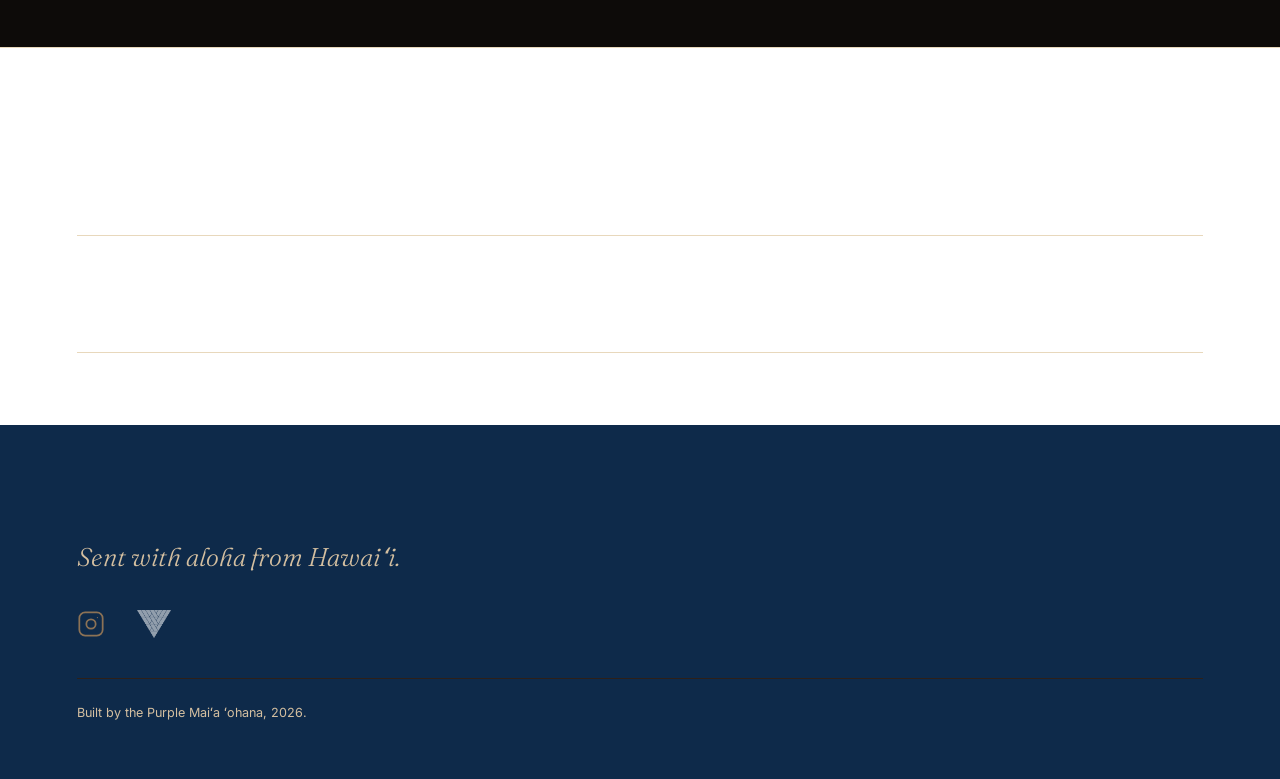
==== commit 8ee8c2aa: "Polish pass — typography, interactions, and content refinements - Set host narrative and mahalo lett" ====
--- a/index.html
+++ b/index.html
@@ -30,10 +30,6 @@
 
   <main>
 
-    <!-- ============ GRID ============
-         Left half  (grid-half-left):  Day 01 · Day 02 PM · Day 04 · Misc
-         Right half (grid-half-right): Day 02 AM · Day 03 · Day 05 · Misc
-    -->
     <section class="index-intro">
       <div class="index-intro-inner">
         <span class="eyebrow">Muʻo in San Francisco</span>
@@ -52,7 +48,7 @@
 
           <!-- Day 01 — Apple (6 cells) -->
           <div class="grid-tile label-tile" style="background:#000000;" data-day="01">
-            <span class="tile-eyebrow">Day 01</span>
+            <span class="tile-eyebrow">Day 1</span>
             <span class="tile-name">apple</span>
           </div>
           <div class="grid-tile photo-tile tile-wide" data-day="01">
@@ -67,7 +63,7 @@
 
           <!-- Day 02 PM — Elemental Interactive (12 cells) -->
           <div class="grid-tile label-tile" style="background:#C8390A;" data-day="02-pm">
-            <span class="tile-eyebrow">Day 02 PM</span>
+            <span class="tile-eyebrow">Day 2 PM</span>
             <span class="tile-name">elemental<br>interactive</span>
           </div>
           <div class="grid-tile photo-tile tile-hero" data-day="02-pm">
@@ -99,7 +95,7 @@
 
           <!-- Day 04 — Google (9 cells) -->
           <div class="grid-tile label-tile" style="background:#FFFFFF; color:#000000;" data-day="04">
-            <span class="tile-eyebrow">Day 04</span>
+            <span class="tile-eyebrow">Day 4</span>
             <span class="tile-name"><span style="color:#4285F4">G</span><span style="color:#EA4335">o</span><span style="color:#FBBC05">o</span><span style="color:#4285F4">g</span><span style="color:#34A853">l</span><span style="color:#EA4335">e</span></span>
           </div>
           <div class="grid-tile photo-tile tile-wide" data-day="04">
@@ -156,7 +152,7 @@
             <picture><img src="assets/images/misc-jajangmyeon.jpg" alt="Jajangmyeon — last night in the Bay" loading="lazy"></picture>
           </div>
           <div class="grid-tile photo-tile" data-day="misc">
-            <picture><img src="assets/images/misc-moki-birthday.jpg" alt="Mokihana's 21st birthday at Original Joe's" loading="lazy"></picture>
+            <picture><img src="assets/images/misc-moki-bday-group.jpg" alt="Mokihana's 21st birthday at Original Joe's" loading="lazy"></picture>
           </div>
           <div class="grid-tile photo-tile" data-day="misc">
             <picture><img src="assets/images/misc-pch-jazzy.jpg" alt="Pacific Cocktail Haven — after hours" loading="lazy"></picture>
@@ -177,7 +173,7 @@
 
           <!-- Day 02 AM — Salesforce (9 cells) -->
           <div class="grid-tile label-tile" style="background:#00A1E0;" data-day="02-am">
-            <span class="tile-eyebrow">Day 02 AM</span>
+            <span class="tile-eyebrow">Day 2 AM</span>
             <span class="tile-name">salesforce</span>
           </div>
           <div class="grid-tile photo-tile tile-hero" data-day="02-am">
@@ -200,7 +196,7 @@
 
           <!-- Day 03 — Lucasfilm (15 cells) -->
           <div class="grid-tile label-tile" style="background:#000000; color:#C4A257;" data-day="03">
-            <span class="tile-eyebrow">Day 03</span>
+            <span class="tile-eyebrow">Day 3</span>
             <span class="tile-name">lucas<br>film</span>
           </div>
           <div class="grid-tile photo-tile tile-hero" data-day="03">
@@ -227,7 +223,7 @@
 
           <!-- Day 05 — Meta (21 cells) -->
           <div class="grid-tile label-tile" style="background:#0080FF; color:#000000;" data-day="05">
-            <span class="tile-eyebrow">Day 05</span>
+            <span class="tile-eyebrow">Day 5</span>
             <span class="tile-name">meta</span>
           </div>
           <div class="grid-tile photo-tile tile-hero" data-day="05">
@@ -275,7 +271,7 @@
     </div><!-- /grid-wrapper -->
 
     <!-- ============ SECTION NAV ============ -->
-    <nav aria-label="Site sections" class="page-body">
+    <nav aria-label="Site sections">
       <div class="section-nav">
         <ul class="section-nav-list">
           <li class="section-nav-item">
--- a/css/styles.css
+++ b/css/styles.css
@@ -9,6 +9,7 @@
 :root {
   --color-indigo:  #0E2A4A;
   --color-lehua:   #C5322B;
+  --color-ggb:     #FF4F00;
   --color-cream:   #F4ECD8;
   --color-fern:    #2F5D3A;
   --color-lava:    #1A1614;
@@ -132,7 +133,7 @@
 }
 
 .site-nav.scrolled .nav-wordmark { color: var(--color-indigo); }
-.nav-wordmark:hover { color: var(--color-lehua); }
+.nav-wordmark:hover { color: var(--color-ggb); }
 
 .nav-list {
   display: flex;
@@ -156,7 +157,7 @@
   position: absolute;
   bottom: 0; left: 0;
   width: 0; height: 1px;
-  background: var(--color-lehua);
+  background: var(--color-ggb);
   transition: width var(--t-mid) var(--ease-out);
 }
 
@@ -427,7 +428,7 @@
   transition: color var(--t-fast);
 }
 
-.section-nav-link:hover { color: var(--color-lehua); }
+.section-nav-link:hover { color: var(--color-ggb); }
 
 .section-nav-title {
   font-family: var(--font-display);
@@ -446,7 +447,7 @@
   flex-shrink: 0;
 }
 
-.section-nav-link:hover .section-nav-num { color: var(--color-lehua); }
+.section-nav-link:hover .section-nav-num { color: var(--color-ggb); }
 
 .hero-footer-line {
   max-width: var(--max-w);
@@ -465,7 +466,7 @@
 }
 
 .page-hero-inner { max-width: var(--max-w); margin: 0 auto; }
-.page-hero .eyebrow       { color: var(--n-500); }
+.page-hero .eyebrow       { color: var(--n-500); font-size: 0.85rem; }
 .page-hero .display-stack { color: var(--color-cream); font-size: clamp(2.5rem, 5vw, 5rem); white-space: nowrap; }
 
 .page-intro {
@@ -558,11 +559,22 @@
   font-variant: small-caps;
   letter-spacing: 0.14em;
   color: var(--n-500);
-  margin-bottom: clamp(1.5rem, 3vh, 2.5rem);
+  margin-bottom: 0.5rem;
+}
+
+.host-location + .host-desc {
+  font-family: var(--font-display);
+  font-size: clamp(0.9rem, 1.2vw, 1rem);
+  font-style: italic;
+  font-weight: 300;
+  color: var(--n-500);
+  margin-bottom: clamp(1.5rem, 3vh, 2rem);
 }
 
 .host-desc {
-  font-size: clamp(1rem, 1.5vw, 1.1rem);
+  font-family: var(--font-display);
+  font-size: clamp(1rem, 1.5vw, 1.15rem);
+  font-weight: 300;
   line-height: 1.72;
   color: var(--n-700);
   margin-bottom: 1.75rem;
@@ -584,7 +596,9 @@
 }
 
 .host-after-hours p {
-  font-size: clamp(0.9rem, 1.3vw, 1rem);
+  font-family: var(--font-display);
+  font-size: clamp(1rem, 1.5vw, 1.15rem);
+  font-weight: 300;
   line-height: 1.72;
   color: var(--n-600);
   max-width: 55ch;
@@ -875,7 +889,7 @@
 
 /* ============ MAHALO PAGE ============ */
 .mahalo-hero { background: var(--color-indigo); }
-.mahalo-hero .eyebrow       { color: var(--n-500); }
+.mahalo-hero .eyebrow       { color: var(--n-500); font-size: 0.85rem; }
 .mahalo-hero .display-stack { color: var(--color-cream); font-size: clamp(2.5rem, 5vw, 5rem); white-space: nowrap; }
 
 .mahalo-letter {
@@ -887,8 +901,10 @@
 .mahalo-letter-body { max-width: 62ch; }
 
 .mahalo-letter-body p {
-  font-size: clamp(1.1rem, 1.8vw, 1.3rem);
-  line-height: 1.76;
+  font-family: var(--font-display);
+  font-size: clamp(1rem, 1.5vw, 1.15rem);
+  font-weight: 300;
+  line-height: 1.72;
   color: var(--n-700);
 }
 
@@ -934,7 +950,7 @@
 }
 
 .btn-primary       { background: var(--color-indigo); color: var(--color-cream); }
-.btn-primary:hover { background: var(--color-lehua); }
+.btn-primary:hover { background: var(--color-ggb); color: #000; }
 
 .btn-outline {
   background: transparent;
@@ -942,7 +958,7 @@
   border: 1.5px solid var(--color-indigo);
 }
 
-.btn-outline:hover { background: var(--color-indigo); color: var(--color-cream); }
+.btn-outline:hover { background: var(--color-ggb); color: #000; border-color: var(--color-ggb); }
 
 /* ============ THANK-YOU GRID ============ */
 .thankyou-grid-section {
@@ -969,10 +985,11 @@
 }
 
 .thankyou-name {
-  font-size: 0.9rem;
+  font-family: var(--font-display);
+  font-size: 1rem;
+  font-weight: 300;
   line-height: 1.6;
   color: var(--n-600);
-  font-weight: 400;
   padding: 0.45rem 0;
   border-bottom: 1px solid var(--n-200);
 }
@@ -1081,7 +1098,7 @@
   margin: 0 auto;
 }
 
-.index-intro .eyebrow       { color: var(--n-500); }
+.index-intro .eyebrow       { color: var(--n-500); font-size: 0.85rem; }
 .index-intro .display-stack { color: var(--color-cream); font-size: clamp(2.5rem, 5vw, 5rem); white-space: nowrap; }
 .index-subtitle {
   font-family: var(--font-display);
@@ -1245,7 +1262,7 @@
 .tile-eyebrow {
   display: block;
   font-family: var(--font-body);
-  font-size: 0.55rem;
+  font-size: 0.7rem;
   font-weight: 500;
   letter-spacing: 0.2em;
   text-transform: uppercase;
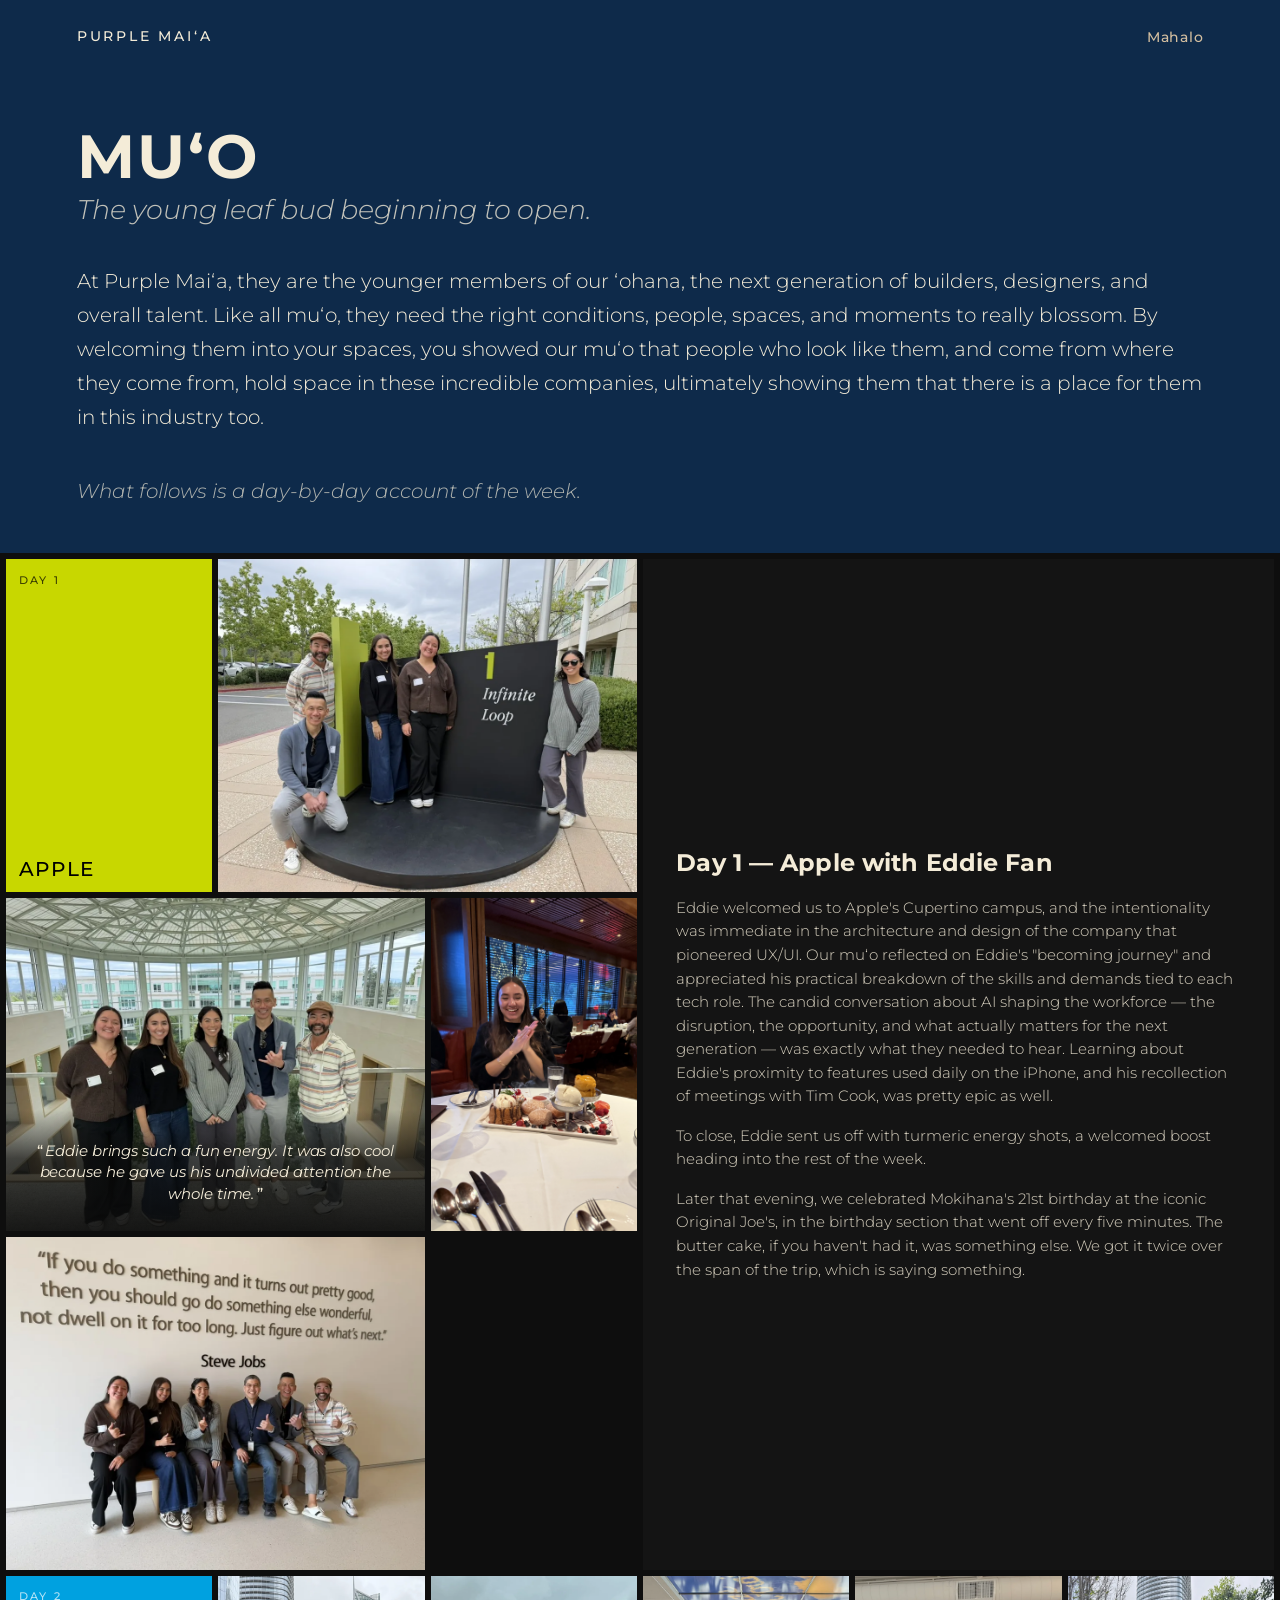
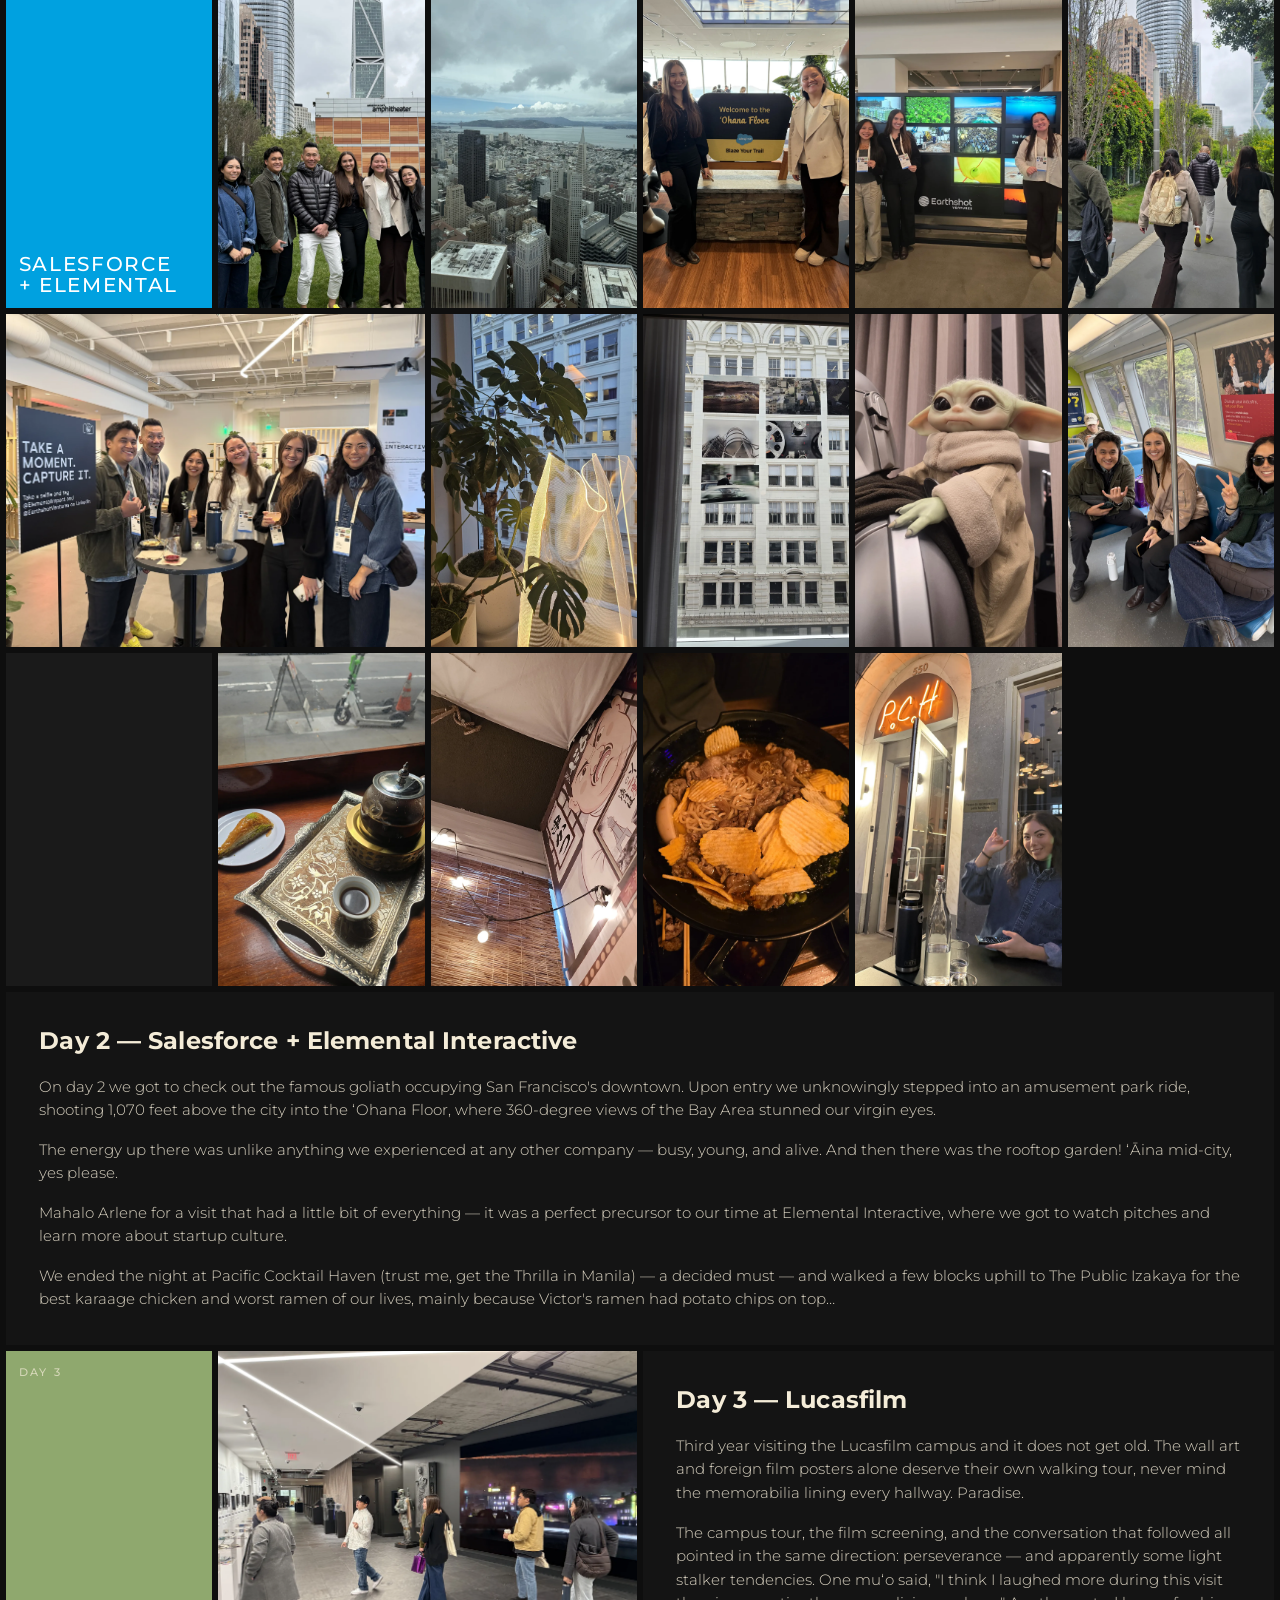
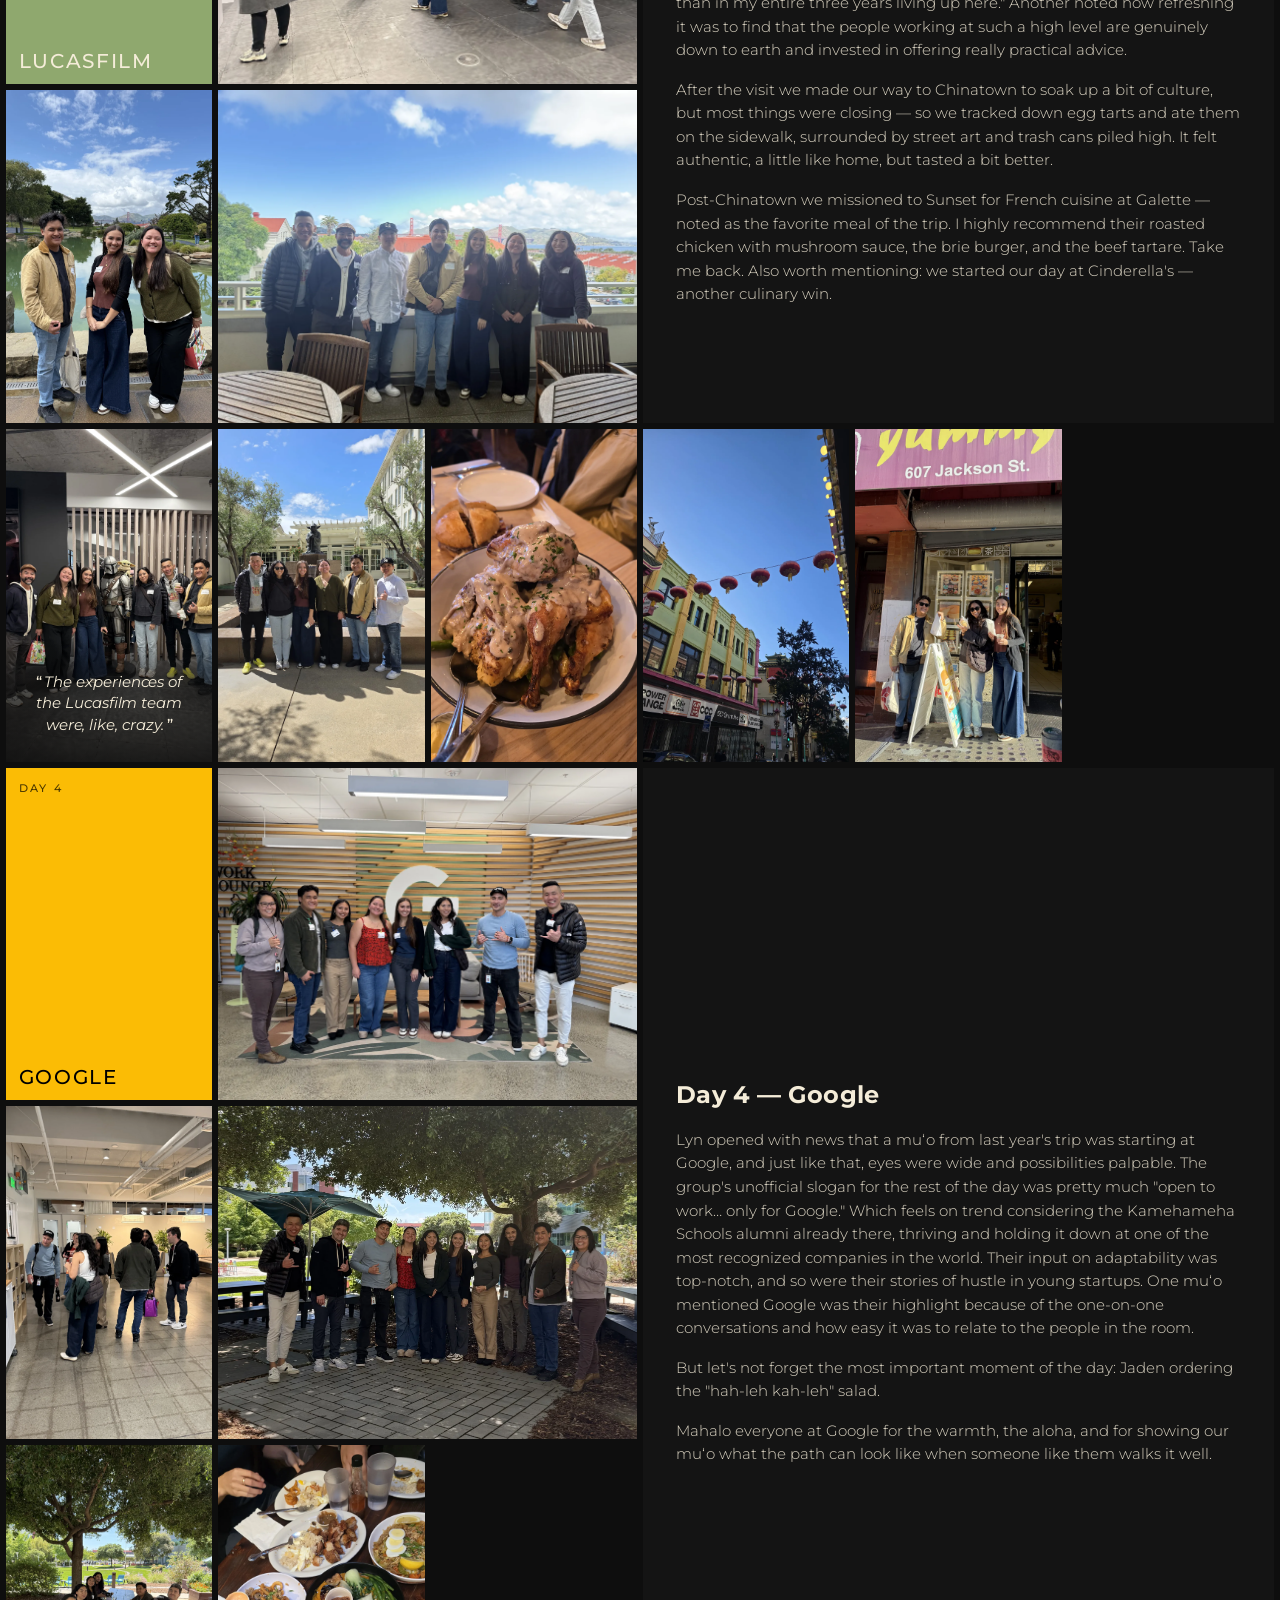
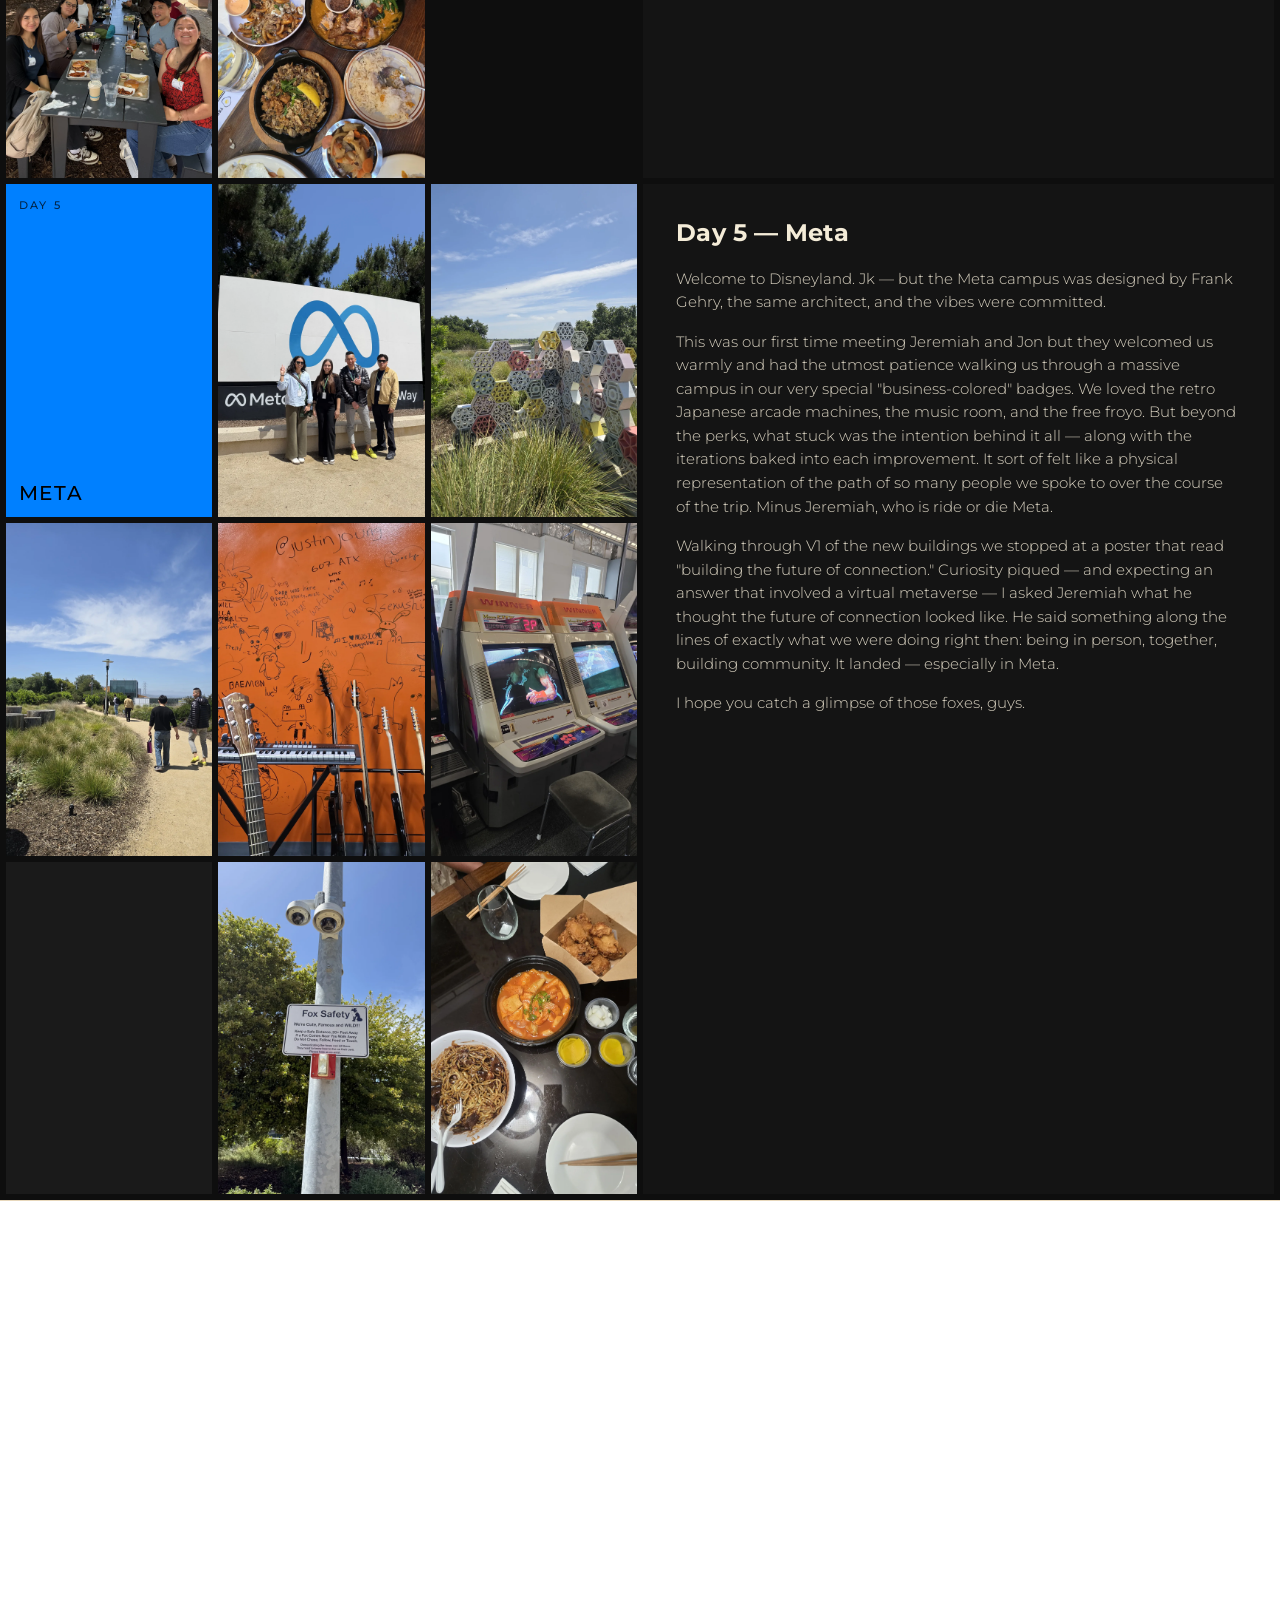
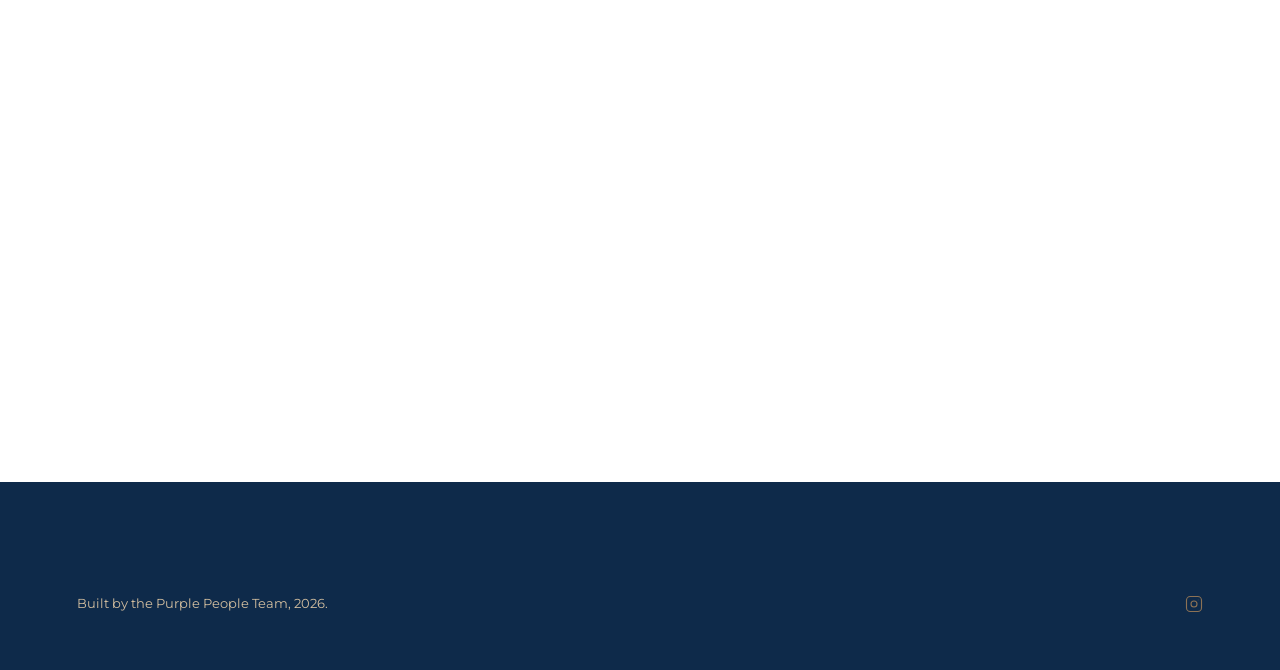
==== commit 0b7c8848: "updates new layout" ====
--- a/index.html
+++ b/index.html
@@ -7,306 +7,320 @@
   <meta name="description" content="A mahalo letter from Purple Maiʻa to the San Francisco companies who hosted our muʻo cohort.">
   <link rel="preconnect" href="https://fonts.googleapis.com">
   <link rel="preconnect" href="https://fonts.gstatic.com" crossorigin>
-  <link href="https://fonts.googleapis.com/css2?family=Fraunces:ital,opsz,wght@0,9..144,300;0,9..144,400;0,9..144,600;1,9..144,300;1,9..144,400&family=Inter:wght@300;400;500;600&display=swap" rel="stylesheet">
+  <link href="https://fonts.googleapis.com/css2?family=Montserrat:ital,wght@0,300;0,400;0,500;0,600;0,700;1,300;1,400&display=swap" rel="stylesheet">
   <link rel="stylesheet" href="css/styles.css">
-  
 </head>
 <body class="page-index">
 
   <!-- ============ NAV ============ -->
   <header class="site-nav" id="site-nav" role="banner">
     <a href="index.html" class="nav-wordmark">
-      <img src="assets/images/logo.png" class="nav-logo-img" alt="Purple Maiʻa logo">
       Purple Maiʻa
     </a>
     <nav aria-label="Main navigation">
       <ul class="nav-list">
-        <li><a href="hosts.html">Hosts</a></li>
-        <li><a href="mahalo.html">Mahalo</a></li>
+        <li><a href="#mahalo">Mahalo</a></li>
       </ul>
     </nav>
+    <div class="scroll-progress" aria-hidden="true">
+      <div class="scroll-progress-fill" id="scroll-progress-fill"></div>
+    </div>
   </header>
-
 
   <main>
 
     <section class="index-intro">
       <div class="index-intro-inner">
-        <span class="eyebrow">Muʻo in San Francisco</span>
-        <h1 class="display-stack">a journey guided by aloha</h1>
-        <p class="index-subtitle">six companies, five days, one extended &nbsp;ʻohana</p>
+        <h1 class="index-intro-headline">MUʻO</h1>
+        <p class="index-intro-subhead">The young leaf bud beginning to open.</p>
+        <div class="index-intro-letter">
+          <p>At Purple Maiʻa, they are the younger members of our ʻohana, the next generation of builders, designers, and overall talent. Like all muʻo, they need the right conditions, people, spaces, and moments to really blossom. By welcoming them into your spaces, you showed our muʻo that people who look like them, and come from where they come from, hold space in these incredible companies, ultimately showing them that there is a place for them in this industry too.</p>
+          <p class="index-intro-leadin">What follows is a day-by-day account of the week.</p>
+        </div>
       </div>
     </section>
 
     <div class="grid-wrapper">
-      <div class="grid-canvas" id="grid-canvas">
-
-        <!-- ══════════════════════════════════════
-             LEFT — Day 01 · Day 02 PM · Day 04 · Misc
-        ══════════════════════════════════════ -->
+
+      <!-- ============ DAY 1: split row — photos (left) + excerpt (right) ============ -->
+      <div class="grid-canvas">
         <div class="grid-half grid-half-left">
-
-          <!-- Day 01 — Apple (6 cells) -->
-          <div class="grid-tile label-tile" style="background:#000000;" data-day="01">
+          <div class="grid-tile label-tile" style="background:#C8D700; color:#000000;" data-day="01">
             <span class="tile-eyebrow">Day 1</span>
             <span class="tile-name">apple</span>
           </div>
           <div class="grid-tile photo-tile tile-wide" data-day="01">
-            <picture><img src="assets/images/apple-loop.jpg" alt="Apple Infinite Loop campus" loading="lazy"></picture>
+            <picture><img src="assets/images/apple-infinite-loop.webp" alt="Apple Infinite Loop campus"></picture>
           </div>
           <div class="grid-tile photo-tile tile-wide" data-day="01">
-            <picture><img src="assets/images/apple-indoor.jpg" alt="Apple Cupertino campus interior" loading="lazy"></picture>
+            <picture><img src="assets/images/apple-indoor.webp" alt="Apple Cupertino campus interior"></picture>
+            <blockquote class="photo-quote-overlay reveal">Eddie brings such a fun energy. It was also cool because he gave us his undivided attention the whole time.</blockquote>
+          </div>
+          <div class="grid-tile photo-tile tile-wide" data-day="01">
+            <picture><img src="assets/images/apple-quote.webp" alt="Apple campus Steve Jobs quote wall"></picture>
           </div>
           <div class="grid-tile photo-tile" data-day="01">
-            <picture><img src="assets/images/apple-quote.jpg" alt="Apple campus quote wall" loading="lazy"></picture>
-          </div>
-
-          <!-- Day 02 PM — Elemental Interactive (12 cells) -->
-          <div class="grid-tile label-tile" style="background:#C8390A;" data-day="02-pm">
-            <span class="tile-eyebrow">Day 2 PM</span>
-            <span class="tile-name">elemental<br>interactive</span>
-          </div>
-          <div class="grid-tile photo-tile tile-hero" data-day="02-pm">
-            <picture><img src="assets/images/elemantal-earthshot.jpg" alt="Elemental Interactive earthshot" loading="lazy"></picture>
-          </div>
-          <div class="grid-tile photo-tile" data-day="02-pm">
-            <picture><img src="assets/images/elemental-hula.jpg" alt="Hula performance at Elemental Interactive" loading="lazy"></picture>
-          </div>
-          <div class="grid-tile photo-tile" data-day="02-pm">
-            <picture><img src="assets/images/elemental-mixer%202.jpg" alt="Mixer conversation at Elemental Interactive" loading="lazy"></picture>
-          </div>
-          <div class="grid-tile photo-tile" data-day="02-pm">
-            <picture><img src="assets/images/elemental-panel-talk.jpg" alt="Panel talk at Elemental Interactive" loading="lazy"></picture>
-          </div>
-          <div class="grid-tile photo-tile" data-day="02-pm">
-            <picture><img src="assets/images/elemental-plants.jpg" alt="Plants at Elemental Interactive" loading="lazy"></picture>
-          </div>
-          <div class="grid-tile photo-tile" data-day="02-pm">
-            <picture><img src="assets/images/elemental-sitting.jpg" alt="Muʻo cohort seated at Elemental Interactive" loading="lazy"></picture>
-          </div>
-          <div class="grid-tile photo-tile" data-day="02-pm">
-            <picture><img src="assets/images/elemental-window.jpg" alt="Window view at Elemental Interactive" loading="lazy"></picture>
-          </div>
-          <div class="grid-tile video-tile" data-day="02-pm">
-            <video autoplay muted loop playsinline aria-label="Hula at Elemental Interactive">
-              <source src="assets/videos/elemental%20interactive%20hula.MOV" type="video/mp4">
-            </video>
-          </div>
-
-          <!-- Day 04 — Google (9 cells) -->
-          <div class="grid-tile label-tile" style="background:#FFFFFF; color:#000000;" data-day="04">
+            <picture><img src="assets/images/mikohana-21st-birthday.webp" alt="Mokihana's 21st birthday celebration"></picture>
+          </div>
+        </div>
+        <div class="grid-half grid-half-right">
+          <div class="grid-tile excerpt-tile" data-day="01">
+            <h3>Day 1 — Apple with Eddie Fan</h3>
+            <p>Eddie welcomed us to Apple's Cupertino campus, and the intentionality was immediate in the architecture and design of the company that pioneered UX/UI. Our muʻo reflected on Eddie's "becoming journey" and appreciated his practical breakdown of the skills and demands tied to each tech role. The candid conversation about AI shaping the workforce — the disruption, the opportunity, and what actually matters for the next generation — was exactly what they needed to hear. Learning about Eddie's proximity to features used daily on the iPhone, and his recollection of meetings with Tim Cook, was pretty epic as well.</p>
+            <p>To close, Eddie sent us off with turmeric energy shots, a welcomed boost heading into the rest of the week.</p>
+            <p>Later that evening, we celebrated Mokihana's 21st birthday at the iconic Original Joe's, in the birthday section that went off every five minutes. The butter cake, if you haven't had it, was something else. We got it twice over the span of the trip, which is saying something.</p>
+          </div>
+        </div>
+      </div>
+
+      <!-- ============ DAY 2: full-width row — photos ============ -->
+      <div class="grid-full-section">
+        <div class="grid-tile label-tile" style="background:#00A1E0;" data-day="02">
+          <span class="tile-eyebrow">Day 2</span>
+          <span class="tile-name">salesforce<br>+ elemental</span>
+        </div>
+        <div class="grid-tile photo-tile" data-day="02">
+          <picture><img src="assets/images/salesforce-group-amphitheater.webp" alt="The muʻo cohort outside the Salesforce Amphitheater"></picture>
+        </div>
+        <div class="grid-tile photo-tile" data-day="02">
+          <picture><img src="assets/images/salesforce-cityview.webp" alt="San Francisco cityscape from Salesforce Tower"></picture>
+        </div>
+        <div class="grid-tile photo-tile" data-day="02">
+          <picture><img src="assets/images/salesforce-ohana-welcome.webp" alt="Two muʻo at the Welcome to the ʻOhana Floor sign at Salesforce"></picture>
+        </div>
+        <div class="grid-tile photo-tile" data-day="02">
+          <picture><img src="assets/images/salesforce-earthshot.webp" alt="Muʻo at the Salesforce Earthshot Ventures display"></picture>
+        </div>
+        <div class="grid-tile photo-tile" data-day="02">
+          <picture><img src="assets/images/salesforce-roof-walk.webp" alt="Walking through the Salesforce Park rooftop garden"></picture>
+        </div>
+        <div class="grid-tile photo-tile tile-wide" data-day="02">
+          <picture><img src="assets/images/elemental-mixer-group.webp" alt="Group at the Elemental Interactive mixer"></picture>
+        </div>
+        <div class="grid-tile photo-tile" data-day="02">
+          <picture><img src="assets/images/elemental-interactive-plants.webp" alt="Plants at the Elemental Interactive office"></picture>
+        </div>
+        <div class="grid-tile photo-tile" data-day="02">
+          <picture><img src="assets/images/elemental-interactive-window.webp" alt="Window view at Elemental Interactive"></picture>
+        </div>
+        <div class="grid-tile photo-tile" data-day="02">
+          <picture><img src="assets/images/baby-yoda.webp" alt="Baby Yoda"></picture>
+        </div>
+        <div class="grid-tile photo-tile" data-day="02">
+          <picture><img src="assets/images/bart-traveling.webp" alt="Traveling on BART between SF stops"></picture>
+        </div>
+        <div class="grid-tile video-tile" data-day="02">
+          <video autoplay muted loop playsinline aria-label="Riding the BART">
+            <source src="assets/videos/bart.mp4" type="video/mp4">
+          </video>
+        </div>
+        <div class="grid-tile photo-tile" data-day="02">
+          <picture><img src="assets/images/turkish-coffee.webp" alt="Turkish coffee after hours"></picture>
+        </div>
+        <div class="grid-tile photo-tile" data-day="02">
+          <picture><img src="assets/images/public-izakaya.webp" alt="The Public Izakaya"></picture>
+        </div>
+        <div class="grid-tile photo-tile" data-day="02">
+          <picture><img src="assets/images/vics-ramen.webp" alt="Vic's questionable ramen"></picture>
+        </div>
+        <div class="grid-tile photo-tile" data-day="02">
+          <picture><img src="assets/images/pch-restaurant.webp" alt="Pacific Cocktail Haven (PCH) entrance"></picture>
+        </div>
+      </div>
+
+      <!-- ============ DAY 2: full-width excerpt (sized to content) ============ -->
+      <div class="excerpt-tile excerpt-tile-block" data-day="02">
+        <h3>Day 2 — Salesforce + Elemental Interactive</h3>
+        <p>On day 2 we got to check out the famous goliath occupying San Francisco's downtown. Upon entry we unknowingly stepped into an amusement park ride, shooting 1,070 feet above the city into the ʻOhana Floor, where 360-degree views of the Bay Area stunned our virgin eyes.</p>
+        <p>The energy up there was unlike anything we experienced at any other company — busy, young, and alive. And then there was the rooftop garden! ʻĀina mid-city, yes please.</p>
+        <p>Mahalo Arlene for a visit that had a little bit of everything — it was a perfect precursor to our time at Elemental Interactive, where we got to watch pitches and learn more about startup culture.</p>
+        <p>We ended the night at Pacific Cocktail Haven (trust me, get the Thrilla in Manila) — a decided must — and walked a few blocks uphill to The Public Izakaya for the best karaage chicken and worst ramen of our lives, mainly because Victor's ramen had potato chips on top…</p>
+      </div>
+
+      <!-- ============ DAYS 3+: 3 day-pairs — each pair stays together when stacking on mobile/tablet ============ -->
+      <div class="grid-canvas">
+
+        <!-- ─── Day 3 ─── -->
+        <div class="grid-half">
+          <div class="grid-tile label-tile" style="background:#8FA86E; color:#F4ECD8;" data-day="03">
+            <span class="tile-eyebrow">Day 3</span>
+            <span class="tile-name">lucasfilm</span>
+          </div>
+          <div class="grid-tile photo-tile tile-wide" data-day="03">
+            <picture><img src="assets/images/lucas-tour.webp" alt="Tour of the Lucasfilm campus"></picture>
+          </div>
+          <div class="grid-tile photo-tile" data-day="03">
+            <picture><img src="assets/images/lucas-pond.webp" alt="The cohort at the Lucasfilm pond"></picture>
+          </div>
+          <div class="grid-tile photo-tile tile-wide" data-day="03">
+            <picture><img src="assets/images/lucas-group-photo.webp" alt="Lucasfilm group photo"></picture>
+          </div>
+          <div class="grid-tile photo-tile" data-day="03">
+            <picture><img src="assets/images/lucas-bobafett-group.webp" alt="The cohort with a Boba Fett statue at Lucasfilm"></picture>
+            <blockquote class="photo-quote-overlay reveal">The experiences of the Lucasfilm team were, like, crazy.</blockquote>
+          </div>
+          <div class="grid-tile photo-tile" data-day="03">
+            <picture><img src="assets/images/lucas-yoda-statue-group.webp" alt="Group photo with the Yoda statue at Lucasfilm"></picture>
+          </div>
+          <div class="grid-tile photo-tile" data-day="03">
+            <picture><img src="assets/images/galinette-chicken.webp" alt="Roasted chicken at Galette"></picture>
+          </div>
+        </div>
+
+        <div class="grid-half">
+          <div class="grid-tile excerpt-tile" data-day="03" style="grid-row: span 2; justify-content: flex-start;">
+            <h3>Day 3 — Lucasfilm</h3>
+            <p>Third year visiting the Lucasfilm campus and it does not get old. The wall art and foreign film posters alone deserve their own walking tour, never mind the memorabilia lining every hallway. Paradise.</p>
+            <p>The campus tour, the film screening, and the conversation that followed all pointed in the same direction: perseverance — and apparently some light stalker tendencies. One muʻo said, "I think I laughed more during this visit than in my entire three years living up here." Another noted how refreshing it was to find that the people working at such a high level are genuinely down to earth and invested in offering really practical advice.</p>
+            <p>After the visit we made our way to Chinatown to soak up a bit of culture, but most things were closing — so we tracked down egg tarts and ate them on the sidewalk, surrounded by street art and trash cans piled high. It felt authentic, a little like home, but tasted a bit better.</p>
+            <p>Post-Chinatown we missioned to Sunset for French cuisine at Galette — noted as the favorite meal of the trip. I highly recommend their roasted chicken with mushroom sauce, the brie burger, and the beef tartare. Take me back. Also worth mentioning: we started our day at Cinderella's — another culinary win.</p>
+          </div>
+          <div class="grid-tile photo-tile" data-day="03">
+            <picture><img src="assets/images/chinatown-vibes.webp" alt="Chinatown after hours"></picture>
+          </div>
+          <div class="grid-tile photo-tile" data-day="03">
+            <picture><img src="assets/images/chinatown-egg-tarts.webp" alt="Chinatown egg tarts"></picture>
+          </div>
+          <div class="grid-tile spacer-tile" data-day="03" aria-hidden="true" style="background:transparent;"></div>
+        </div>
+
+        <!-- ─── Day 4 ─── -->
+        <div class="grid-half">
+          <div class="grid-tile label-tile" style="background:#FBBC05; color:#000000;" data-day="04">
             <span class="tile-eyebrow">Day 4</span>
-            <span class="tile-name"><span style="color:#4285F4">G</span><span style="color:#EA4335">o</span><span style="color:#FBBC05">o</span><span style="color:#4285F4">g</span><span style="color:#34A853">l</span><span style="color:#EA4335">e</span></span>
+            <span class="tile-name">google</span>
           </div>
           <div class="grid-tile photo-tile tile-wide" data-day="04">
-            <picture><img src="assets/images/google-group.jpg" alt="Muʻo cohort at Google San Francisco" loading="lazy"></picture>
-          </div>
-          <div class="grid-tile photo-tile tile-tall" data-day="04">
-            <picture><img src="assets/images/google-intro-mtg.jpg" alt="Intro meeting at Google San Francisco" loading="lazy"></picture>
+            <picture><img src="assets/images/google-group.webp" alt="The muʻo cohort in front of the Google G logo"></picture>
+          </div>
+          <div class="grid-tile photo-tile" data-day="04">
+            <picture><img src="assets/images/google-office-walk.webp" alt="The cohort walking through the Google office"></picture>
           </div>
           <div class="grid-tile photo-tile tile-wide" data-day="04">
-            <picture><img src="assets/images/google-group-outdoor-lunch.jpg" alt="Outdoor lunch with the Google team" loading="lazy"></picture>
+            <picture><img src="assets/images/google-lunch.webp" alt="Lunch at Google"></picture>
           </div>
           <div class="grid-tile photo-tile" data-day="04">
-            <picture><img src="assets/images/google-lunch.jpg" alt="Lunch at Google San Francisco" loading="lazy"></picture>
+            <picture><img src="assets/images/google-outdoor-lunch.webp" alt="Outdoor lunch with the cohort at Google"></picture>
+            <blockquote class="photo-quote-overlay reveal">Google was my highlight company because we were able to talk with them one-on-one.</blockquote>
           </div>
           <div class="grid-tile photo-tile" data-day="04">
-            <picture><img src="assets/images/google-snacks.jpg" alt="Snacks at Google San Francisco" loading="lazy"></picture>
-          </div>
-
-          <!-- Misc — After Hours / City (18 cells) -->
-          <div class="grid-tile label-tile" style="background:#B91C1C;" data-day="misc">
-            <span class="tile-eyebrow">After Hours</span>
-            <span class="tile-name">the bay</span>
-          </div>
-          <div class="grid-tile photo-tile tile-wide" data-day="misc">
-            <picture><img src="assets/images/misc-chinatown%20laterns.jpeg" alt="Chinatown lanterns, San Francisco" loading="lazy"></picture>
-          </div>
-          <div class="grid-tile photo-tile" data-day="misc">
-            <picture><img src="assets/images/misc-chinatown%20terracota.jpg" alt="Terracotta figures in Chinatown" loading="lazy"></picture>
-          </div>
-          <div class="grid-tile photo-tile" data-day="misc">
-            <picture><img src="assets/images/misc-chinatown-eggtarts.jpg" alt="Egg tarts on a Chinatown sidewalk" loading="lazy"></picture>
-          </div>
-          <div class="grid-tile photo-tile tile-wide" data-day="misc">
-            <picture><img src="assets/images/misc-riding-bart.jpg" alt="Riding BART through San Francisco" loading="lazy"></picture>
-          </div>
-          <div class="grid-tile video-tile tile-wide" data-day="misc">
-            <video autoplay muted loop playsinline aria-label="BART ride through San Francisco">
-              <source src="assets/videos/misc-bart.mp4" type="video/mp4">
-            </video>
-          </div>
-          <div class="grid-tile photo-tile" data-day="misc">
-            <picture><img src="assets/images/misc-dimsum-koi-palace.jpeg" alt="Dim sum in Chinatown" loading="lazy"></picture>
-          </div>
-          <div class="grid-tile photo-tile" data-day="misc">
-            <picture><img src="assets/images/misc-filipino-dinner.jpg" alt="Filipino dinner, San Francisco" loading="lazy"></picture>
-          </div>
-          <div class="grid-tile photo-tile" data-day="misc">
-            <picture><img src="assets/images/misc-french-chicken.jpg" alt="Roasted chicken at Galette, Sunset District" loading="lazy"></picture>
-          </div>
-          <div class="grid-tile photo-tile" data-day="misc">
-            <picture><img src="assets/images/misc-izakaya.jpg" alt="The Public Izakaya — after hours" loading="lazy"></picture>
-          </div>
-          <div class="grid-tile photo-tile" data-day="misc">
-            <picture><img src="assets/images/misc-jajangmyeon.jpg" alt="Jajangmyeon — last night in the Bay" loading="lazy"></picture>
-          </div>
-          <div class="grid-tile photo-tile" data-day="misc">
-            <picture><img src="assets/images/misc-moki-bday-group.jpg" alt="Mokihana's 21st birthday at Original Joe's" loading="lazy"></picture>
-          </div>
-          <div class="grid-tile photo-tile" data-day="misc">
-            <picture><img src="assets/images/misc-pch-jazzy.jpg" alt="Pacific Cocktail Haven — after hours" loading="lazy"></picture>
-          </div>
-          <div class="grid-tile photo-tile" data-day="misc">
-            <picture><img src="assets/images/misc-turkish-coffee.jpg" alt="Turkish coffee, San Francisco" loading="lazy"></picture>
-          </div>
-          <div class="grid-tile photo-tile" data-day="misc">
-            <picture><img src="assets/images/misc-potato-chips-ramen.jpg" alt="Ramen with potato chips on top" loading="lazy"></picture>
-          </div>
-
-        </div><!-- /grid-half-left -->
-
-        <!-- ══════════════════════════════════════
-             RIGHT — Day 02 AM · Day 03 · Day 05 · Misc
-        ══════════════════════════════════════ -->
-        <div class="grid-half grid-half-right">
-
-          <!-- Day 02 AM — Salesforce (9 cells) -->
-          <div class="grid-tile label-tile" style="background:#00A1E0;" data-day="02-am">
-            <span class="tile-eyebrow">Day 2 AM</span>
-            <span class="tile-name">salesforce</span>
-          </div>
-          <div class="grid-tile photo-tile tile-hero" data-day="02-am">
-            <picture><img src="assets/images/salesforce-garden-roof-walk.jpg" alt="Walking through the Salesforce rooftop garden" loading="lazy"></picture>
-          </div>
-          <div class="grid-tile photo-tile" data-day="02-am">
-            <picture><img src="assets/images/salesforce-ohana-floor.jpg" alt="ʻOhana Floor, Salesforce Tower" loading="lazy"></picture>
-          </div>
-          <div class="grid-tile photo-tile" data-day="02-am">
-            <picture><img src="assets/images/salesforce-cityview.jpg" alt="City view from Salesforce Tower" loading="lazy"></picture>
-          </div>
-          <div class="grid-tile photo-tile" data-day="02-am">
-            <picture><img src="assets/images/salesforce-garden.jpg" alt="Rooftop garden at Salesforce" loading="lazy"></picture>
-          </div>
-          <div class="grid-tile video-tile" data-day="02-am">
-            <video autoplay muted loop playsinline aria-label="Flowers on the Salesforce rooftop garden">
-              <source src="assets/videos/salesforce-flowers.mp4" type="video/mp4">
-            </video>
-          </div>
-
-          <!-- Day 03 — Lucasfilm (15 cells) -->
-          <div class="grid-tile label-tile" style="background:#000000; color:#C4A257;" data-day="03">
-            <span class="tile-eyebrow">Day 3</span>
-            <span class="tile-name">lucas<br>film</span>
-          </div>
-          <div class="grid-tile photo-tile tile-hero" data-day="03">
-            <picture><img src="assets/images/lucas-indoor-tour.jpg" alt="Indoor tour of the Lucasfilm campus" loading="lazy"></picture>
-          </div>
-          <div class="grid-tile photo-tile tile-wide" data-day="03">
-            <picture><img src="assets/images/lucas-jmj-outside.jpg" alt="Outside the Lucasfilm campus" loading="lazy"></picture>
-          </div>
-          <div class="grid-tile photo-tile tile-tall" data-day="03">
-            <picture><img src="assets/images/lucas-baby-yoda.jpg" alt="Baby Yoda at Lucasfilm" loading="lazy"></picture>
-          </div>
-          <div class="grid-tile photo-tile tile-wide" data-day="03">
-            <picture><img src="assets/images/lucas-bobafett.jpg" alt="Boba Fett at Lucasfilm" loading="lazy"></picture>
-          </div>
-          <div class="grid-tile photo-tile" data-day="03">
-            <picture><img src="assets/images/lucas-outdoor-group-yoda.jpg" alt="Cohort with the Yoda statue at Lucasfilm" loading="lazy"></picture>
-          </div>
-          <div class="grid-tile photo-tile tile-wide" data-day="03">
-            <picture><img src="assets/images/lucas-outside-group.jpg" alt="Group photo outside Lucasfilm" loading="lazy"></picture>
-          </div>
-          <div class="grid-tile photo-tile" data-day="03">
-            <picture><img src="assets/images/lucas%20pond.jpeg" alt="Pond on the Lucasfilm campus" loading="lazy"></picture>
-          </div>
-
-          <!-- Day 05 — Meta (21 cells) -->
+            <picture><img src="assets/images/tselogs-filipino.webp" alt="Filipino food at Tselogs after Google"></picture>
+          </div>
+        </div>
+
+        <div class="grid-half">
+          <div class="grid-tile excerpt-tile" data-day="04">
+            <h3>Day 4 — Google</h3>
+            <p>Lyn opened with news that a muʻo from last year's trip was starting at Google, and just like that, eyes were wide and possibilities palpable. The group's unofficial slogan for the rest of the day was pretty much "open to work… only for Google." Which feels on trend considering the Kamehameha Schools alumni already there, thriving and holding it down at one of the most recognized companies in the world. Their input on adaptability was top-notch, and so were their stories of hustle in young startups. One muʻo mentioned Google was their highlight because of the one-on-one conversations and how easy it was to relate to the people in the room.</p>
+            <p>But let's not forget the most important moment of the day: Jaden ordering the "hah-leh kah-leh" salad.</p>
+            <p>Mahalo everyone at Google for the warmth, the aloha, and for showing our muʻo what the path can look like when someone like them walks it well.</p>
+          </div>
+        </div>
+
+        <!-- ─── Day 5 ─── -->
+        <div class="grid-half">
           <div class="grid-tile label-tile" style="background:#0080FF; color:#000000;" data-day="05">
             <span class="tile-eyebrow">Day 5</span>
             <span class="tile-name">meta</span>
           </div>
-          <div class="grid-tile photo-tile tile-hero" data-day="05">
-            <picture><img src="assets/images/meta-campus-tour.jpg" alt="Meta campus tour, Menlo Park" loading="lazy"></picture>
-          </div>
-          <div class="grid-tile photo-tile tile-wide" data-day="05">
-            <picture><img src="assets/images/meta-roof-garden.jpg" alt="Meta rooftop garden, Menlo Park" loading="lazy"></picture>
-          </div>
-          <div class="grid-tile photo-tile" data-day="05">
-            <picture><img src="assets/images/meta-roof-2.jpg" alt="Meta rooftop, Menlo Park" loading="lazy"></picture>
-          </div>
-          <div class="grid-tile photo-tile tile-wide" data-day="05">
-            <picture><img src="assets/images/meta-arcade-room-group.jpg" alt="Group in the Meta arcade room" loading="lazy"></picture>
-          </div>
-          <div class="grid-tile photo-tile" data-day="05">
-            <picture><img src="assets/images/meta-arcade.jpg" alt="Arcade at Meta Menlo Park" loading="lazy"></picture>
+          <div class="grid-tile photo-tile" data-day="05">
+            <picture><img src="assets/images/meta-sign-group.webp" alt="The cohort at the Meta sign on Hacker Way"></picture>
+            <blockquote class="photo-quote-overlay reveal">Honestly, I loved all of these companies.</blockquote>
+          </div>
+          <div class="grid-tile photo-tile" data-day="05">
+            <picture><img src="assets/images/meta-honeycomb-art.webp" alt="Hexagonal honeycomb art installation on the Meta campus"></picture>
+          </div>
+          <div class="grid-tile photo-tile" data-day="05">
+            <picture><img src="assets/images/meta-roof.webp" alt="Meta rooftop garden"></picture>
+          </div>
+          <div class="grid-tile photo-tile" data-day="05">
+            <picture><img src="assets/images/meta-music.webp" alt="Meta music room"></picture>
+          </div>
+          <div class="grid-tile photo-tile" data-day="05">
+            <picture><img src="assets/images/meta-arcade-games.webp" alt="Retro arcade games at Meta"></picture>
           </div>
           <div class="grid-tile video-tile" data-day="05">
-            <video autoplay muted loop playsinline aria-label="Arcade at Meta Menlo Park">
-              <source src="assets/videos/meta-arcade.mp4" type="video/mp4">
+            <video autoplay muted loop playsinline aria-label="Flowers on the Meta campus">
+              <source src="assets/videos/meta-flowers.mp4" type="video/mp4">
             </video>
           </div>
-          <div class="grid-tile photo-tile tile-wide" data-day="05">
-            <picture><img src="assets/images/meta-music.jpg" alt="Meta music room, Menlo Park" loading="lazy"></picture>
-          </div>
-          <div class="grid-tile photo-tile tile-wide" data-day="05">
-            <picture><img src="assets/images/meta-outdoor-art.jpg" alt="Outdoor art at Meta Menlo Park" loading="lazy"></picture>
-          </div>
-          <div class="grid-tile photo-tile" data-day="05">
-            <picture><img src="assets/images/meta-outdoor-screen.jpg" alt="Outdoor screen at Meta Menlo Park" loading="lazy"></picture>
-          </div>
-          <div class="grid-tile photo-tile" data-day="05">
-            <picture><img src="assets/images/meta-foxes.jpg" alt="Foxes on the Meta campus" loading="lazy"></picture>
-          </div>
-          <div class="grid-tile photo-tile" data-day="05">
-            <picture><img src="assets/images/meta-lunch.jpg" alt="Lunch at Meta Menlo Park" loading="lazy"></picture>
-          </div>
-          <div class="grid-tile photo-tile tile-wide" data-day="05">
-            <picture><img src="assets/images/meta-one-hacker-way-sign.jpg" alt="One Hacker Way sign at Meta" loading="lazy"></picture>
-          </div>
-
-        </div><!-- /grid-half-right -->
-
-      </div><!-- /grid-canvas -->
-    </div><!-- /grid-wrapper -->
-
-    <!-- ============ SECTION NAV ============ -->
-    <nav aria-label="Site sections">
-      <div class="section-nav">
-        <ul class="section-nav-list">
-          <li class="section-nav-item">
-            <a href="hosts.html" class="section-nav-link reveal">
-              <span class="section-nav-title">Hosts</span>
-              <span class="section-nav-num" aria-hidden="true">→</span>
-            </a>
-          </li>
-          <li class="section-nav-item">
-            <a href="mahalo.html" class="section-nav-link reveal">
-              <span class="section-nav-title">Mahalo</span>
-              <span class="section-nav-num" aria-hidden="true">→</span>
-            </a>
-          </li>
-        </ul>
-      </div>
-    </nav>
+          <div class="grid-tile photo-tile" data-day="05">
+            <picture><img src="assets/images/meta-fox-safety.webp" alt="Fox safety sign on the Meta campus"></picture>
+          </div>
+          <div class="grid-tile photo-tile" data-day="05">
+            <picture><img src="assets/images/jajangmyeon-tteokbokki.webp" alt="Jajangmyeon and tteokbokki after Meta"></picture>
+          </div>
+        </div>
+
+        <div class="grid-half">
+          <div class="grid-tile excerpt-tile" data-day="05" style="grid-row: span 3; justify-content: flex-start;">
+            <h3>Day 5 — Meta</h3>
+            <p>Welcome to Disneyland. Jk — but the Meta campus was designed by Frank Gehry, the same architect, and the vibes were committed.</p>
+            <p>This was our first time meeting Jeremiah and Jon but they welcomed us warmly and had the utmost patience walking us through a massive campus in our very special "business-colored" badges. We loved the retro Japanese arcade machines, the music room, and the free froyo. But beyond the perks, what stuck was the intention behind it all — along with the iterations baked into each improvement. It sort of felt like a physical representation of the path of so many people we spoke to over the course of the trip. Minus Jeremiah, who is ride or die Meta.</p>
+            <p>Walking through V1 of the new buildings we stopped at a poster that read "building the future of connection." Curiosity piqued — and expecting an answer that involved a virtual metaverse — I asked Jeremiah what he thought the future of connection looked like. He said something along the lines of exactly what we were doing right then: being in person, together, building community. It landed — especially in Meta.</p>
+            <p>I hope you catch a glimpse of those foxes, guys.</p>
+          </div>
+        </div>
+
+      </div>
+
+    </div>
+
+    <!-- ============ THANK-YOU GRID ============ -->
+    <section class="thankyou-grid-section" aria-labelledby="thankyou-label">
+      <p class="thankyou-grid-label reveal" id="thankyou-label">With gratitude to every person who showed up</p>
+      <ul class="thankyou-grid" aria-label="All host contacts">
+        <li class="thankyou-name reveal">Eddie Fan</li>
+        <li class="thankyou-name reveal">Arlene Tanaka</li>
+        <li class="thankyou-name reveal">Tiffany Huynh</li>
+        <li class="thankyou-name reveal">Jay Kashiwabara</li>
+        <li class="thankyou-name reveal">Kim Holden</li>
+        <li class="thankyou-name reveal">Nakoa Choy</li>
+        <li class="thankyou-name reveal">Wes Culver</li>
+        <li class="thankyou-name reveal">Lyn Meheʻula Spiesman</li>
+        <li class="thankyou-name reveal">Brandon Cavins</li>
+        <li class="thankyou-name reveal">Shawn Carter</li>
+        <li class="thankyou-name reveal">Makoa Santarini</li>
+        <li class="thankyou-name reveal">Jeremiah Chung</li>
+        <li class="thankyou-name reveal">Jon Lee</li>
+      </ul>
+    </section>
+
+    <!-- ============ MAHALO LETTER ============ -->
+    <section class="mahalo-letter" id="mahalo" aria-label="Closing mahalo">
+      <div class="mahalo-letter-body">
+        <div class="reveal">
+          <p>This trip does not happen without you. The campus access, the scheduled time, the honest conversations, and the small moments our muʻo will be talking about at each reunion — sorry, Jaden — you gave them a great glimpse into this industry, and a real reason to believe there is a place for them in it.</p>
+          <p>They came home full. Good food helped, but that was mostly you.</p>
+        </div>
+
+        <p class="mahalo-signature reveal">With aloha, the Purple Maiʻa ʻohana</p>
+
+        <div class="mahalo-ctas reveal">
+          <a href="https://www.purplemaia.org/muo" target="_blank" rel="noopener" class="btn btn-primary">Our Impact</a>
+        </div>
+      </div>
+    </section>
 
   </main>
 
   <!-- ============ FOOTER ============ -->
   <footer class="site-footer">
-    <div class="footer-inner">
-      <p class="footer-aloha">Sent with aloha from Hawaiʻi.</p>
-      <div class="footer-links">
-        <a href="https://www.instagram.com/purple_maia/?hl=en" target="_blank" rel="noopener" aria-label="Purple Maiʻa on Instagram">
-          <svg xmlns="http://www.w3.org/2000/svg" width="18" height="18" viewBox="0 0 24 24" fill="none" stroke="currentColor" stroke-width="1.5" stroke-linecap="round" stroke-linejoin="round" aria-hidden="true"><rect x="2" y="2" width="20" height="20" rx="5" ry="5"/><circle cx="12" cy="12" r="4"/><circle cx="17.5" cy="6.5" r="0.5" fill="currentColor" stroke="none"/></svg>
-        </a>
-        <a href="https://www.purplemaia.org/" target="_blank" rel="noopener" class="footer-logo-link">
-          <img src="assets/images/logo.png" class="footer-logo-img" alt="Purple Maiʻa">
-        </a>
-      </div>
-      <p class="footer-credit">Built by the Purple Maiʻa ʻohana, 2026.</p>
+    <div class="footer-inner footer-inline">
+      <p class="footer-credit">Built by the Purple People Team, 2026.</p>
+      <a href="https://www.instagram.com/purple_maia/?hl=en" target="_blank" rel="noopener" aria-label="Purple Maiʻa on Instagram" class="footer-ig">
+        <svg xmlns="http://www.w3.org/2000/svg" width="18" height="18" viewBox="0 0 24 24" fill="none" stroke="currentColor" stroke-width="1.5" stroke-linecap="round" stroke-linejoin="round" aria-hidden="true"><rect x="2" y="2" width="20" height="20" rx="5" ry="5"/><circle cx="12" cy="12" r="4"/><circle cx="17.5" cy="6.5" r="0.5" fill="currentColor" stroke="none"/></svg>
+      </a>
     </div>
   </footer>
+
+  <!-- ============ LIGHTBOX ============ -->
+  <div class="lightbox" id="lightbox" aria-hidden="true" role="dialog" aria-label="Photo viewer">
+    <button class="lightbox-close" aria-label="Close photo viewer" type="button">&times;</button>
+    <button class="lightbox-prev" aria-label="Previous photo" type="button">&#8249;</button>
+    <img class="lightbox-img" alt="">
+    <button class="lightbox-next" aria-label="Next photo" type="button">&#8250;</button>
+  </div>
 
   <script src="js/main.js"></script>
 </body>
--- a/css/styles.css
+++ b/css/styles.css
@@ -3,7 +3,7 @@
    ============================================================ */
 
 /* ============ GOOGLE FONTS ============ */
-@import url('https://fonts.googleapis.com/css2?family=Fraunces:ital,opsz,wght@0,9..144,300;0,9..144,400;0,9..144,600;1,9..144,300;1,9..144,400&family=Inter:wght@300;400;500;600&display=swap');
+@import url('https://fonts.googleapis.com/css2?family=Montserrat:ital,wght@0,300;0,400;0,500;0,600;0,700;1,300;1,400&display=swap');
 
 /* ============ CUSTOM PROPERTIES ============ */
 :root {
@@ -36,8 +36,8 @@
   --accent-green: var(--color-fern);
   --border:       var(--n-200);
 
-  --font-display: 'Fraunces', Georgia, 'Times New Roman', serif;
-  --font-body:    'Inter', system-ui, -apple-system, sans-serif;
+  --font-display: 'Montserrat', system-ui, -apple-system, sans-serif;
+  --font-body:    'Montserrat', system-ui, -apple-system, sans-serif;
 
   --size-hero:     clamp(4rem, 14vw, 14rem);
   --size-display:  clamp(3.5rem, 10vw, 10rem);
@@ -112,6 +112,118 @@
   box-shadow: 0 1px 0 var(--border);
 }
 
+/* ── Photo lightbox ── */
+.grid-tile.photo-tile { cursor: zoom-in; }
+
+.lightbox {
+  position: fixed;
+  inset: 0;
+  z-index: 1000;
+  display: none;
+  align-items: center;
+  justify-content: center;
+  background: rgba(10, 10, 10, 0);
+  transition: background 0.3s var(--ease-out);
+  -webkit-tap-highlight-color: transparent;
+}
+
+.lightbox.open {
+  display: flex;
+  background: rgba(10, 10, 10, 0.97);
+}
+
+.lightbox-img {
+  max-width: 92vw;
+  max-height: 92vh;
+  width: auto;
+  height: auto;
+  display: block;
+  cursor: zoom-out;
+  will-change: transform, opacity;
+  user-select: none;
+  -webkit-user-drag: none;
+  transition: opacity 0.14s ease-out;
+}
+
+.lightbox-close,
+.lightbox-prev,
+.lightbox-next {
+  position: absolute;
+  background: transparent;
+  border: 0;
+  color: rgba(244, 236, 216, 0.55);
+  cursor: pointer;
+  z-index: 2;
+  padding: 0;
+  line-height: 1;
+  font-family: var(--font-body);
+  transition: color 0.2s ease-out, transform 0.2s ease-out;
+}
+
+.lightbox-close:hover,
+.lightbox-prev:hover,
+.lightbox-next:hover {
+  color: #F4ECD8;
+}
+
+.lightbox-close:focus-visible,
+.lightbox-prev:focus-visible,
+.lightbox-next:focus-visible {
+  outline: 2px solid rgba(244, 236, 216, 0.5);
+  outline-offset: 4px;
+}
+
+.lightbox-close {
+  top: 18px;
+  right: 22px;
+  font-size: 38px;
+  font-weight: 200;
+  width: 48px;
+  height: 48px;
+}
+
+.lightbox-prev,
+.lightbox-next {
+  top: 50%;
+  transform: translateY(-50%);
+  font-size: 60px;
+  font-weight: 100;
+  width: 64px;
+  height: 64px;
+}
+
+.lightbox-prev { left: 12px; }
+.lightbox-next { right: 12px; }
+
+.lightbox-prev:hover { transform: translateY(-50%) translateX(-3px); }
+.lightbox-next:hover { transform: translateY(-50%) translateX(3px); }
+
+@media (max-width: 640px) {
+  .lightbox-prev,
+  .lightbox-next { display: none; }
+  .lightbox-close { font-size: 32px; top: 12px; right: 14px; }
+}
+
+/* ── Scroll progress indicator: thin line at the bottom edge of the nav ── */
+.scroll-progress {
+  position: absolute;
+  bottom: 0;
+  left: 0;
+  right: 0;
+  height: 2px;
+  background: transparent;
+  pointer-events: none;
+}
+
+.scroll-progress-fill {
+  height: 100%;
+  background: var(--color-lehua);
+  transform: scaleX(0);
+  transform-origin: left center;
+  transition: transform 0.08s linear;
+  will-change: transform;
+}
+
 .nav-wordmark {
   font-family: var(--font-body);
   font-size: var(--size-small);
@@ -176,6 +288,26 @@
 
 .footer-inner { max-width: var(--max-w); margin: 0 auto; }
 
+.footer-inline {
+  display: flex;
+  align-items: center;
+  justify-content: space-between;
+  gap: 1rem;
+  flex-wrap: wrap;
+}
+.footer-inline .footer-credit {
+  border: 0;
+  padding: 0;
+  margin: 0;
+}
+.footer-ig {
+  color: var(--n-500);
+  display: inline-flex;
+  align-items: center;
+  transition: color var(--t-fast);
+}
+.footer-ig:hover { color: var(--color-cream); }
+
 .footer-aloha {
   font-family: var(--font-display);
   font-size: var(--size-h4);
@@ -253,665 +385,27 @@
 
 .display-stack span { display: block; }
 
-/* ============ HERO (INDEX) ============ */
-.hero {
-  min-height: 100svh;
-  background: var(--color-indigo);
-  display: flex;
-  flex-direction: column;
-  justify-content: flex-end;
-  padding: calc(var(--nav-h) + 10vh) var(--side-pad) 10vh;
-}
-
-.hero-inner { max-width: var(--max-w); margin: 0 auto; width: 100%; }
-
-.hero .eyebrow { color: var(--n-500); }
-
-.hero-headline {
-  font-size: var(--size-hero);
-  color: var(--color-cream);
-  margin-bottom: clamp(2.5rem, 6vh, 5rem);
-}
-
-.hero-headline .word-san      { color: var(--n-400); }
-.hero-headline .word-francisco { color: var(--n-400); }
-
-.hero-deck {
-  display: grid;
-  gap: 1.1rem;
-  max-width: 54ch;
-  margin-bottom: clamp(2rem, 5vh, 4rem);
-}
-
-.hero-deck p {
-  font-size: clamp(1rem, 1.5vw, 1.15rem);
-  line-height: 1.68;
-  color: var(--n-300);
-}
-
-.hero-caption {
-  font-size: var(--size-small);
-  letter-spacing: 0.07em;
-  color: var(--n-600);
-  font-style: italic;
-}
-
-/* ============ MASONRY WALL ============ */
-.masonry-section {
-  background: var(--color-lava);
-}
-
-.masonry-wall {
-  columns: 2;
-  column-gap: 4px;
-  padding: 4px;
-}
-
-@media (min-width: 540px)  { .masonry-wall { columns: 3; } }
-@media (min-width: 860px)  { .masonry-wall { columns: 4; } }
-@media (min-width: 1200px) { .masonry-wall { columns: 5; } }
-
-.masonry-brick {
-  break-inside: avoid;
-  margin-bottom: 4px;
-  position: relative;
-  overflow: hidden;
-  border-radius: 2px;
-  background: var(--n-900);
-  display: block;
-}
-
-/* Subtle Tumblr-style micro-tilts */
-.masonry-brick:nth-child(9n+2)  { transform: rotate(-0.5deg) scale(1.005); }
-.masonry-brick:nth-child(9n+6)  { transform: rotate(0.6deg)  scale(1.005); }
-.masonry-brick:nth-child(13n+4) { transform: rotate(-0.35deg); }
-.masonry-brick:nth-child(13n+9) { transform: rotate(0.45deg); }
-
-.masonry-brick img {
-  display: block;
-  width: 100%;
-  height: auto;
-  transition: transform var(--t-slow) var(--ease-out);
-}
-
-.masonry-brick:hover img { transform: scale(1.04); }
-
-/* Video bricks */
-.masonry-brick.is-video {
-  aspect-ratio: 16/9;
-  transform: none !important;
-}
-
-.masonry-brick.is-video video {
-  display: block;
-  width: 100%;
-  height: 100%;
-  object-fit: cover;
-}
-
-/* Quote card */
-.masonry-brick.is-quote {
-  background: var(--color-indigo);
-  padding: clamp(1.5rem, 5vw, 3rem);
-  transform: none !important;
-}
-
-.masonry-brick.is-quote blockquote p {
-  font-family: var(--font-display);
-  font-size: clamp(1.1rem, 2.8vw, 1.9rem);
-  font-weight: 300;
-  font-style: italic;
-  line-height: 1.28;
-  color: var(--color-cream);
-}
-
-.masonry-brick.is-quote blockquote cite {
-  display: block;
-  margin-top: 1rem;
-  font-family: var(--font-body);
-  font-size: var(--size-eyebrow);
-  font-weight: 600;
-  letter-spacing: 0.18em;
-  text-transform: uppercase;
-  font-style: normal;
-  color: var(--n-500);
-}
-
-/* Label / day card */
-.masonry-brick.is-label {
-  background: var(--color-lehua);
-  padding: clamp(1.2rem, 4vw, 2.5rem);
-  transform: none !important;
-}
-
-.masonry-brick.is-label .label-eyebrow {
-  font-family: var(--font-body);
-  font-size: var(--size-eyebrow);
-  font-weight: 600;
-  letter-spacing: 0.22em;
-  text-transform: uppercase;
-  color: rgba(244, 236, 216, 0.65);
-  display: block;
-  margin-bottom: 0.4rem;
-}
-
-.masonry-brick.is-label .label-title {
-  font-family: var(--font-display);
-  font-size: clamp(2rem, 5vw, 4.5rem);
-  font-weight: 300;
-  color: var(--color-cream);
-  text-transform: lowercase;
-  line-height: 0.9;
-  letter-spacing: -0.02em;
-  display: block;
-}
-
-/* ============ SECTION NAV (INDEX) ============ */
-.section-nav {
+/* ============ MAHALO PAGE ============ */
+.mahalo-letter {
   max-width: var(--max-w);
   margin: 0 auto;
-  padding: clamp(3rem, 8vh, 6rem) var(--side-pad);
-  border-top: 1px solid var(--border);
-}
-
-.section-nav-list { list-style: none; }
-.section-nav-item { border-bottom: 1px solid var(--border); }
-
-.section-nav-link {
-  display: flex;
-  align-items: baseline;
-  justify-content: space-between;
-  gap: 1rem;
-  padding: clamp(1rem, 2.5vh, 1.75rem) 0;
-  text-decoration: none;
-  color: var(--color-indigo);
-  transition: color var(--t-fast);
-}
-
-.section-nav-link:hover { color: var(--color-ggb); }
-
-.section-nav-title {
-  font-family: var(--font-display);
-  font-size: clamp(2rem, 5.5vw, 5.5rem);
-  font-weight: 300;
-  line-height: 1;
-  letter-spacing: -0.02em;
-}
-
-.section-nav-num {
-  font-size: 1.25rem;
-  font-weight: 400;
-  letter-spacing: 0;
-  color: var(--n-400);
-  transition: color var(--t-fast);
-  flex-shrink: 0;
-}
-
-.section-nav-link:hover .section-nav-num { color: var(--color-ggb); }
-
-.hero-footer-line {
-  max-width: var(--max-w);
-  margin: 0 auto;
-  padding: 0 var(--side-pad) clamp(4rem, 10vh, 8rem);
-  font-size: var(--size-small);
-  letter-spacing: 0.06em;
-  color: var(--n-500);
-  font-style: italic;
-}
-
-/* ============ PAGE HERO (INTERIOR PAGES) ============ */
-.page-hero {
-  background: var(--color-indigo);
-  padding: calc(var(--nav-h) + clamp(3vh, 6vh, 7vh)) var(--side-pad) clamp(3vh, 5vh, 6vh);
-}
-
-.page-hero-inner { max-width: var(--max-w); margin: 0 auto; }
-.page-hero .eyebrow       { color: var(--n-500); font-size: 0.85rem; }
-.page-hero .display-stack { color: var(--color-cream); font-size: clamp(2.5rem, 5vw, 5rem); white-space: nowrap; }
-
-.page-intro {
-  max-width: var(--max-w);
-  margin: 0 auto;
-  padding: clamp(3rem, 8vh, 7rem) var(--side-pad) 0;
-}
-
-.page-intro p {
-  font-size: clamp(1.1rem, 1.7vw, 1.3rem);
-  line-height: 1.68;
-  max-width: 60ch;
-  color: var(--n-700);
-}
-
-/* ============ HOST CARDS ============ */
-.hosts-list {
-  max-width: var(--max-w);
-  margin: 0 auto;
-  padding: clamp(4rem, 10vh, 8rem) var(--side-pad);
-  display: flex;
-  flex-direction: column;
-  gap: var(--section-gap);
-}
-
-.host-card {
-  display: flex;
-  flex-direction: column;
-  gap: 0;
-}
-
-.host-card + .host-card {
-  border-top: 1px solid var(--n-200);
-  padding-top: clamp(3rem, 5vh, 4rem);
-}
-
-.host-card > .host-card-image {
-  order: -1;
-  aspect-ratio: 16/9;
-  margin-bottom: clamp(2rem, 4vh, 3rem);
-}
-
-.host-after-hours .host-card-image {
-  aspect-ratio: 4/3;
-  max-width: 480px;
-}
-
-@media (min-width: 900px) {
-  .host-card-content {
-    columns: 2;
-    column-gap: clamp(3rem, 6vw, 5rem);
-  }
-
-  .host-number,
-  .host-name,
-  .host-location,
-  .host-location + .host-desc,
-  .host-after-hours {
-    column-span: all;
-  }
-
-  .host-desc,
-  .host-after-hours p {
-    max-width: none;
-  }
-}
-
-.host-number {
-  display: block;
-  font-size: var(--size-eyebrow);
-  font-weight: 600;
-  letter-spacing: 0.22em;
-  color: var(--n-400);
-  margin-bottom: 0.6rem;
-}
-
-.host-name {
-  font-family: var(--font-display);
-  font-size: clamp(2.5rem, 7vw, 7rem);
-  font-weight: 300;
-  line-height: 0.88;
-  letter-spacing: -0.025em;
-  text-transform: lowercase;
-  color: var(--color-indigo);
-  margin-bottom: 0.6rem;
-}
-
-.host-location {
-  font-size: var(--size-small);
-  font-variant: small-caps;
-  letter-spacing: 0.14em;
-  color: var(--n-500);
-  margin-bottom: 0.5rem;
-}
-
-.host-location + .host-desc {
-  font-family: var(--font-display);
-  font-size: clamp(0.9rem, 1.2vw, 1rem);
-  font-style: italic;
-  font-weight: 300;
-  color: var(--n-500);
-  margin-bottom: clamp(1.5rem, 3vh, 2rem);
-}
-
-.host-desc {
+  padding: clamp(1.5rem, 3vh, 2.5rem) var(--side-pad) clamp(5rem, 14vh, 11rem);
+}
+
+.mahalo-letter-body { max-width: 100%; }
+
+.mahalo-letter-body p {
   font-family: var(--font-display);
   font-size: clamp(1rem, 1.5vw, 1.15rem);
   font-weight: 300;
   line-height: 1.72;
   color: var(--n-700);
-  margin-bottom: 1.75rem;
-  max-width: 55ch;
-}
-
-.host-after-hours {
-  margin-top: 1.5rem;
-  padding-top: 1.25rem;
-}
-
-.host-after-label {
-  display: block;
-  font-size: var(--size-small);
-  font-variant: small-caps;
-  letter-spacing: 0.14em;
-  color: var(--color-lehua);
-  margin-bottom: 0.5rem;
-}
-
-.host-after-hours p {
-  font-family: var(--font-display);
-  font-size: clamp(1rem, 1.5vw, 1.15rem);
-  font-weight: 300;
-  line-height: 1.72;
-  color: var(--n-600);
-  max-width: 55ch;
-}
-
-.host-people { display: flex; flex-direction: column; gap: 0.35rem; }
-
-.host-person {
-  font-size: var(--size-small);
-  font-weight: 500;
-  color: var(--n-600);
-  letter-spacing: 0.03em;
-}
-
-.host-person::before { content: '— '; color: var(--color-lehua); }
-
-.host-card-image {
-  border-radius: 3px;
-  overflow: hidden;
-  aspect-ratio: 4/3;
-  background: var(--n-200);
-  box-shadow: 0 2px 20px rgba(14, 42, 74, 0.08);
-  transition: box-shadow var(--t-slow) var(--ease-out);
-}
-
-.host-card-image:hover { box-shadow: 0 8px 40px rgba(14, 42, 74, 0.16); }
-
-.host-card-image picture,
-.host-card-image img { width: 100%; height: 100%; }
-
-.host-card-image img {
-  object-fit: cover;
-  transition: transform var(--t-slow) var(--ease-out);
-}
-
-.host-card-image:hover img { transform: scale(1.02); }
-
-/* Host photo strip */
-.host-strip {
-  margin-top: 1.75rem;
-  display: flex;
-  gap: 5px;
-  overflow-x: auto;
-  scrollbar-width: none;
-}
-
-.host-strip::-webkit-scrollbar { display: none; }
-
-.host-strip-item {
-  flex: 0 0 auto;
-  width: clamp(110px, 20vw, 160px);
-  aspect-ratio: 4/3;
-  border-radius: 2px;
-  overflow: hidden;
-  background: var(--n-200);
-}
-
-.host-strip-item img {
-  width: 100%;
-  height: 100%;
-  object-fit: cover;
-  transition: transform var(--t-mid) var(--ease-out);
-}
-
-.host-strip-item:hover img { transform: scale(1.07); }
-
-/* ============ PULL QUOTE ============ */
-.pull-quote-section {
-  background: var(--color-cream);
-  padding: clamp(6rem, 16vh, 14rem) var(--side-pad);
-}
-
-.pull-quote-inner { max-width: var(--max-w); margin: 0 auto; }
-
-.pull-quote {
-  font-family: var(--font-display);
-  font-size: clamp(2rem, 5.5vw, 5.5rem);
-  font-weight: 300;
-  font-style: italic;
-  line-height: 1.12;
-  letter-spacing: -0.02em;
-  color: var(--color-indigo);
-  max-width: 22ch;
-  margin-bottom: 1.5rem;
-}
-
-.pull-quote-attr {
-  font-size: var(--size-small);
-  letter-spacing: 0.12em;
-  text-transform: uppercase;
-  color: var(--n-500);
-}
-
-/* ============ DAYS PAGE ============ */
-.days-subnav {
-  position: sticky;
-  top: calc(var(--nav-h) - 1px);
-  z-index: 50;
-  background: rgba(250, 247, 240, 0.92);
-  backdrop-filter: blur(16px);
-  -webkit-backdrop-filter: blur(16px);
-  border-bottom: 1px solid var(--border);
-  padding: 0 var(--side-pad);
-}
-
-.days-subnav-inner {
-  max-width: var(--max-w);
-  margin: 0 auto;
-  display: flex;
-  gap: clamp(1.25rem, 3vw, 2.75rem);
-  overflow-x: auto;
-  scrollbar-width: none;
-  padding: 0.9rem 0;
-}
-
-.days-subnav-inner::-webkit-scrollbar { display: none; }
-
-.days-subnav-link {
-  font-size: var(--size-eyebrow);
-  font-weight: 600;
-  letter-spacing: 0.16em;
-  text-transform: uppercase;
-  text-decoration: none;
-  color: var(--n-500);
-  white-space: nowrap;
-  padding-bottom: 2px;
-  border-bottom: 1.5px solid transparent;
-  transition: color var(--t-fast), border-color var(--t-fast);
-}
-
-.days-subnav-link:hover,
-.days-subnav-link.active {
-  color: var(--color-lehua);
-  border-color: var(--color-lehua);
-}
-
-.days-list {
-  max-width: var(--max-w);
-  margin: 0 auto;
-  padding: 0 var(--side-pad);
-}
-
-.day-section {
-  padding: clamp(5rem, 14vh, 11rem) 0 clamp(4rem, 9vh, 8rem);
-  border-top: 1px solid var(--border);
-}
-
-.day-section:first-child { border-top: none; }
-
-.day-inner {
-  display: grid;
-  gap: clamp(2.5rem, 5vw, 5rem);
-}
-
-@media (min-width: 768px) {
-  .day-inner { grid-template-columns: 1fr 1fr; align-items: start; }
-}
-
-@media (min-width: 1200px) {
-  .day-inner { grid-template-columns: 6fr 4fr; }
-}
-
-.day-eyebrow {
-  font-size: var(--size-eyebrow);
-  font-weight: 600;
-  letter-spacing: 0.22em;
-  text-transform: uppercase;
-  color: var(--n-400);
-  margin-bottom: 0.9rem;
-}
-
-.day-title {
-  font-family: var(--font-display);
-  font-size: clamp(2.5rem, 7vw, 7rem);
-  font-weight: 300;
-  line-height: 0.88;
-  letter-spacing: -0.025em;
-  text-transform: lowercase;
-  color: var(--color-indigo);
-  margin-bottom: 2.25rem;
-}
-
-.day-title span { display: block; }
-
-.day-rule {
-  width: 3rem;
-  height: 2px;
-  background: var(--color-lehua);
-  border: none;
-  margin-bottom: 2.25rem;
-}
-
-.day-body {
-  font-size: clamp(1rem, 1.4vw, 1.08rem);
-  line-height: 1.75;
-  color: var(--n-700);
-}
-
-.day-body p + p { margin-top: 1.2em; }
-
-.day-after-hours {
-  margin-top: 2.5rem;
-  padding: 1.4rem 1.5rem;
-  border-left: 3px solid var(--color-fern);
-  background: var(--color-cream);
-  border-radius: 0 3px 3px 0;
-}
-
-.day-after-hours-label {
-  font-size: var(--size-eyebrow);
-  font-weight: 600;
-  letter-spacing: 0.22em;
-  text-transform: uppercase;
-  color: var(--color-fern);
-  margin-bottom: 0.6rem;
-}
-
-.day-after-hours p {
-  font-size: 0.93rem;
-  line-height: 1.72;
-  font-style: italic;
-  color: var(--n-600);
-}
-
-.day-image {
-  border-radius: 3px;
-  overflow: hidden;
-  background: var(--n-200);
-  box-shadow: 0 2px 20px rgba(14, 42, 74, 0.08);
-  transition: box-shadow var(--t-slow) var(--ease-out);
-}
-
-.day-image:hover { box-shadow: 0 8px 40px rgba(14, 42, 74, 0.15); }
-
-.day-image picture,
-.day-image img { width: 100%; height: 100%; }
-
-.day-image img {
-  object-fit: cover;
-  transition: transform var(--t-slow) var(--ease-out);
-}
-
-.day-image:hover img { transform: scale(1.02); }
-
-.day-section:nth-child(1) .day-image { aspect-ratio: 3/4;  }
-.day-section:nth-child(2) .day-image { aspect-ratio: 1/1;  }
-.day-section:nth-child(3) .day-image { aspect-ratio: 4/3;  }
-.day-section:nth-child(4) .day-image { aspect-ratio: 3/4;  }
-.day-section:nth-child(5) .day-image { aspect-ratio: 16/9; }
-
-/* Day photo mosaic */
-.day-mosaic {
-  margin-top: 3rem;
-  columns: 2;
-  column-gap: 5px;
-}
-
-@media (min-width: 600px)  { .day-mosaic { columns: 3; } }
-@media (min-width: 1000px) { .day-mosaic { columns: 4; } }
-
-.day-mosaic-item {
-  break-inside: avoid;
-  margin-bottom: 5px;
-  overflow: hidden;
-  border-radius: 2px;
-  background: var(--n-200);
-}
-
-.day-mosaic-item img,
-.day-mosaic-item video {
-  display: block;
-  width: 100%;
-  height: auto;
-  transition: transform var(--t-mid) var(--ease-out);
-}
-
-.day-mosaic-item.is-video {
-  aspect-ratio: 16/9;
-}
-
-.day-mosaic-item.is-video video {
-  height: 100%;
-  object-fit: cover;
-}
-
-.day-mosaic-item:hover img,
-.day-mosaic-item:hover video { transform: scale(1.04); }
-
-/* ============ MAHALO PAGE ============ */
-.mahalo-hero { background: var(--color-indigo); }
-.mahalo-hero .eyebrow       { color: var(--n-500); font-size: 0.85rem; }
-.mahalo-hero .display-stack { color: var(--color-cream); font-size: clamp(2.5rem, 5vw, 5rem); white-space: nowrap; }
-
-.mahalo-letter {
-  max-width: var(--max-w);
-  margin: 0 auto;
-  padding: clamp(5rem, 14vh, 11rem) var(--side-pad);
-}
-
-.mahalo-letter-body { max-width: 62ch; }
-
-.mahalo-letter-body p {
-  font-family: var(--font-display);
-  font-size: clamp(1rem, 1.5vw, 1.15rem);
-  font-weight: 300;
-  line-height: 1.72;
-  color: var(--n-700);
 }
 
 .mahalo-letter-body p + p { margin-top: 1.4em; }
 
 .mahalo-signature {
-  margin-top: 3rem;
+  margin-top: 1.25rem;
   font-family: var(--font-display);
   font-size: clamp(1.25rem, 2.5vw, 2rem);
   font-weight: 300;
@@ -952,19 +446,11 @@
 .btn-primary       { background: var(--color-indigo); color: var(--color-cream); }
 .btn-primary:hover { background: var(--color-ggb); color: #000; }
 
-.btn-outline {
-  background: transparent;
-  color: var(--color-indigo);
-  border: 1.5px solid var(--color-indigo);
-}
-
-.btn-outline:hover { background: var(--color-ggb); color: #000; border-color: var(--color-ggb); }
-
 /* ============ THANK-YOU GRID ============ */
 .thankyou-grid-section {
   max-width: var(--max-w);
   margin: 0 auto;
-  padding: 0 var(--side-pad) clamp(5rem, 14vh, 10rem);
+  padding: clamp(2.5rem, 7vh, 5rem) var(--side-pad) clamp(1.5rem, 3vh, 2.5rem);
   border-top: 1px solid var(--border);
 }
 
@@ -1064,26 +550,10 @@
     transition: opacity var(--t-mid);
   }
 
-  .masonry-brick img,
-  .host-card-image img,
-  .day-image img,
-  .day-mosaic-item img,
-  .host-strip-item img {
-    transition: none;
-  }
-
   .btn:hover { transform: none; }
 
   .site-nav,
   .site-nav.scrolled { transition: none; }
-}
-
-/* ============ RESPONSIVE — 1200px ============ */
-@media (min-width: 1200px) {
-  .page-hero {
-    padding-top:    calc(var(--nav-h) + 8vh);
-    padding-bottom: 8vh;
-  }
 }
 
 /* ============ GRID SECTION ============ */
@@ -1098,41 +568,87 @@
   margin: 0 auto;
 }
 
-.index-intro .eyebrow       { color: var(--n-500); font-size: 0.85rem; }
-.index-intro .display-stack { color: var(--color-cream); font-size: clamp(2.5rem, 5vw, 5rem); white-space: nowrap; }
-.index-subtitle {
+.index-intro-headline {
+  font-family: var(--font-display);
+  font-weight: 700;
+  font-size: clamp(2.4rem, 4.8vw, 3.8rem);
+  line-height: 1;
+  letter-spacing: 0.04em;
+  color: var(--color-cream);
+  margin: 0 0 0.4rem 0;
+}
+
+.index-intro-subhead {
   font-family: var(--font-display);
   font-style: italic;
   font-weight: 300;
-  font-size: clamp(1.1rem, 2vw, 1.4rem);
-  color: rgba(244, 236, 216, 0.65);
-  margin-top: 1rem;
-}
-
-.grid-wrapper {}
+  font-size: clamp(1.2rem, 2.1vw, 1.7rem);
+  line-height: 1.3;
+  color: rgba(244, 236, 216, 0.78);
+  margin: 0 0 clamp(2rem, 4vh, 3rem) 0;
+  letter-spacing: -0.005em;
+}
+
+.index-intro-letter { max-width: 100%; }
+.index-intro-letter p {
+  font-family: var(--font-display);
+  font-size: clamp(1.05rem, 1.6vw, 1.25rem);
+  font-weight: 300;
+  line-height: 1.7;
+  color: var(--color-cream);
+}
+.index-intro-letter p + p { margin-top: 1.3em; }
+.index-intro-letter .index-intro-leadin {
+  font-style: italic;
+  color: rgba(244, 236, 216, 0.7);
+  margin-top: 2em;
+}
+
+.grid-wrapper {
+  background: #0e0e0e;
+  padding: 6px;
+  display: flex;
+  flex-direction: column;
+  gap: 6px;
+}
+
+/* Full-width section: 6-col grid spanning both halves */
+.grid-full-section {
+  display: grid;
+  grid-template-columns: repeat(6, 1fr);
+  grid-auto-rows: clamp(220px, 26vw, 380px);
+  grid-auto-flow: dense;
+  gap: 6px;
+}
+@media (max-width: 640px) {
+  .grid-full-section {
+    grid-template-columns: repeat(2, 1fr);
+    grid-auto-rows: clamp(160px, 42vw, 280px);
+  }
+}
 
 /* Outer canvas: two equal halves side by side */
 .grid-canvas {
   display: grid;
   grid-template-columns: 1fr 1fr;
-  gap: 3px;
-  background: var(--n-950);
+  gap: 6px;
+  background: transparent;
 }
 
 /* Each half: independent 3-column grid flowing top-to-bottom */
 .grid-half {
   display: grid;
   grid-template-columns: repeat(3, 1fr);
-  grid-auto-rows: clamp(100px, 15vw, 210px);
+  grid-auto-rows: clamp(220px, 26vw, 380px);
   grid-auto-flow: dense;
-  gap: 3px;
+  gap: 6px;
 }
 
 /* ── Tile base ── */
 .grid-tile {
   overflow: hidden;
   position: relative;
-  background: var(--n-800);
+  background: #1a1a1a;
   min-width: 0;
 }
 
@@ -1160,93 +676,77 @@
 .tile-hero { grid-column: span 2; grid-row: span 2; }
 .tile-end  { grid-column: 1 / -1; grid-row: span 3; }
 
-/* ── Fixed info overlay — centered in viewport, never scrolls ── */
-.info-overlay {
-  position: fixed;
-  top: 50%;
-  left: 50%;
-  transform: translate(-50%, -50%);
-  width: clamp(260px, 28vw, 400px);
-  height: clamp(360px, 50vh, 600px);
-  background: var(--color-sand);
-  z-index: 50;
-  box-shadow: 0 8px 40px rgba(0, 0, 0, 0.28), 0 0 0 2px var(--n-950);
-  pointer-events: none;
-  opacity: 0;
-  transition: opacity 0.38s var(--ease-out);
-}
-
-.info-overlay.is-active {
-  opacity: 1;
-}
-
-/* ── Info blocks stacked inside the overlay ── */
-.info-block {
-  position: absolute;
-  inset: 0;
-  padding: clamp(1.2rem, 2.2vw, 2.4rem);
+/* ── Excerpt tile: a text block. Default = occupies an entire half-row (3 rows tall) ── */
+.excerpt-tile {
+  grid-column: 1 / -1;
+  grid-row: span 3;
+  background: #141414;
+  padding: clamp(1.5rem, 2.6vw, 2.4rem);
   display: flex;
   flex-direction: column;
+  justify-content: center;
+  gap: 1rem;
+  color: var(--color-cream);
+  overflow: auto;
+}
+
+/* Standalone excerpt sized to content (used when the tile lives outside a fixed-row grid) */
+.excerpt-tile-block {
+  grid-column: auto;
+  grid-row: auto;
   justify-content: flex-start;
-  gap: 0.65rem;
-  opacity: 0;
-  overflow-y: auto;
-  transition: opacity 0.38s var(--ease-out);
+  overflow: visible;
+}
+
+/* ── Photo quote overlay: a cohort quote layered on top of an existing photo ── */
+.photo-quote-overlay {
+  position: absolute;
+  inset: auto 0 0 0;
+  margin: 0;
+  padding: clamp(1.4rem, 2.4vw, 2rem) clamp(1rem, 2vw, 1.5rem) clamp(1.2rem, 2vw, 1.6rem);
+  background: linear-gradient(to top, rgba(10,10,10,0.92) 0%, rgba(10,10,10,0.7) 60%, rgba(10,10,10,0) 100%);
+  color: var(--color-cream);
+  font-family: var(--font-body);
+  font-style: italic;
+  font-weight: 400;
+  font-size: clamp(0.85rem, 1.15vw, 1rem);
+  line-height: 1.45;
+  letter-spacing: -0.005em;
+  text-align: center;
+  z-index: 2;
   pointer-events: none;
 }
 
-.info-after-hours {
-  margin-top: 0.75rem;
-  padding-top: 0.75rem;
-  border-top: 1px solid var(--border);
-}
-
-.info-after-label {
-  display: block;
-  font-family: var(--font-body);
-  font-size: 0.6rem;
+.photo-quote-overlay::before {
+  content: '\201C';
+  font-style: normal;
   font-weight: 500;
-  letter-spacing: 0.15em;
-  text-transform: uppercase;
-  color: var(--text-muted);
-  margin-bottom: 0.35rem;
-}
-
-.info-block.active {
-  opacity: 1;
-}
-
-.info-eyebrow {
-  display: block;
-  font-family: var(--font-body);
-  font-size: 0.62rem;
+  margin-right: 0.15em;
+}
+
+.photo-quote-overlay::after {
+  content: '\201D';
+  font-style: normal;
   font-weight: 500;
-  letter-spacing: 0.16em;
-  text-transform: uppercase;
-  color: var(--text-muted);
-  margin-bottom: 0.1rem;
-}
-
-.info-headline {
-  font-family: var(--font-display);
-  font-size: clamp(1.4rem, 2.8vw, 2.8rem);
+  margin-left: 0.15em;
+}
+
+.excerpt-tile h3 {
+  font-family: var(--font-display);
+  font-size: clamp(1.2rem, 1.9vw, 1.7rem);
+  font-weight: 700;
+  line-height: 1.25;
+  letter-spacing: 0.005em;
+  margin: 0 0 0.25rem 0;
+}
+
+.excerpt-tile p {
+  font-family: var(--font-display);
+  font-size: clamp(0.92rem, 1.15vw, 1.05rem);
   font-weight: 300;
-  line-height: 1.05;
-  color: var(--text);
-  margin-bottom: 0.35rem;
-}
-
-.info-block p {
-  font-size: clamp(0.72rem, 1vw, 0.9rem);
-  line-height: 1.65;
-  color: var(--text);
-}
-
-.info-cue {
-  font-size: 0.62rem !important;
-  letter-spacing: 0.06em;
-  color: var(--text-muted) !important;
-  margin-top: 0.4rem;
+  line-height: 1.6;
+  color: rgba(244, 236, 216, 0.88);
+  margin: 0;
 }
 
 /* ── Label tiles ── */
@@ -1271,86 +771,60 @@
 
 .tile-name {
   display: block;
-  font-family: var(--font-display);
+  font-family: var(--font-body);
   font-size: clamp(0.85rem, 1.6vw, 1.8rem);
-  font-weight: 400;
-  line-height: 1.0;
-  letter-spacing: -0.02em;
-}
-
-/* ── Quote tiles ── */
-.quote-tile {
-  background: var(--color-indigo);
-  display: flex;
-  align-items: center;
-  justify-content: center;
-  padding: clamp(0.7rem, 1.3vw, 1.4rem);
-  min-height: clamp(90px, 13vw, 180px);
-}
-
-.quote-tile blockquote p {
-  font-family: var(--font-display);
-  font-style: italic;
-  font-size: clamp(0.62rem, 1vw, 0.95rem);
-  line-height: 1.45;
-  color: var(--color-cream);
-}
-
-.quote-tile blockquote cite {
-  display: block;
-  font-family: var(--font-body);
-  font-size: 0.58rem;
-  font-style: normal;
+  font-weight: 500;
+  line-height: 1.05;
   letter-spacing: 0.08em;
-  color: var(--n-400);
-  margin-top: 0.45rem;
-}
-
-.quote-tile.google-quote { background: var(--color-fern); }
-
-/* ── Scroll reveal: tiles hidden until JS adds .tile-visible ── */
-.grid-tile {
-  opacity: 0;
-  transform: scale(0.88);
-  transition:
-    opacity   0.58s var(--ease-out),
-    transform 0.58s var(--ease-out);
-}
-
-.grid-tile.tile-visible {
-  opacity: 1 !important;
-  transform: scale(1) !important;
-}
-
-
-/* ── Mobile: stack halves, overlay becomes static ── */
-@media (max-width: 640px) {
-  .info-overlay {
-    position: static;
-    transform: none;
-    width: 100%;
-    height: auto;
-    min-height: 220px;
-    box-shadow: none;
-    border-bottom: 3px solid var(--n-950);
-  }
-
-  .info-block {
-    position: relative;
-    inset: auto;
-  }
-
-  .info-block:not(.active) { display: none; }
+  text-transform: uppercase;
+}
+
+/* ── Tablet: stack halves, let excerpt rows expand ── */
+@media (max-width: 1024px) {
+  .grid-full-section {
+    grid-template-columns: repeat(3, 1fr);
+  }
 
   .grid-canvas {
     grid-template-columns: 1fr;
-    gap: 2px;
-  }
-
+    gap: 6px;
+  }
+
+  .grid-half {
+    grid-auto-rows: minmax(clamp(200px, 26vw, 350px), auto);
+  }
+
+  .label-tile { grid-column: 1 / -1; }
+
+  .excerpt-tile {
+    grid-row: auto !important;
+    min-height: auto;
+    justify-content: flex-start;
+    overflow: hidden;
+    padding: 1.75rem 1.5rem 2rem;
+  }
+  .excerpt-tile h3 {
+    font-size: clamp(1.2rem, 2.2vw, 1.5rem);
+  }
+  .excerpt-tile p {
+    font-size: clamp(0.95rem, 1.4vw, 1.1rem);
+    line-height: 1.6;
+  }
+
+  .photo-quote-overlay {
+    padding: 1rem 0.9rem 0.9rem;
+    font-size: 0.82rem;
+  }
+
+  .spacer-tile { display: none; }
+}
+
+/* ── Mobile: narrower grid, tighter spacing ── */
+@media (max-width: 640px) {
   .grid-half {
     grid-template-columns: repeat(2, 1fr);
-    grid-auto-rows: clamp(90px, 28vw, 180px);
-    gap: 2px;
+    grid-auto-rows: minmax(clamp(160px, 42vw, 280px), auto);
+    gap: 6px;
   }
 
   .tile-wide { grid-column: span 1; }
@@ -1358,9 +832,23 @@
   .label-tile { grid-column: span 2; }
   .tile-end  { grid-column: 1 / -1; grid-row: span 1; }
 
-  .grid-tile {
-    opacity: 1 !important;
-    transform: none !important;
+  .excerpt-tile {
+    overflow: hidden;
+    padding: 1.5rem 1.25rem 1.75rem;
+  }
+  .excerpt-tile h3 {
+    font-size: 1.15rem;
+  }
+  .excerpt-tile p {
+    font-size: 0.95rem;
+    line-height: 1.55;
+  }
+
+  /* Photo quote overlays — shrink padding and font so the photo stays visible */
+  .photo-quote-overlay {
+    padding: 0.9rem 0.85rem 0.85rem;
+    font-size: 0.78rem;
+    line-height: 1.4;
   }
 }
 
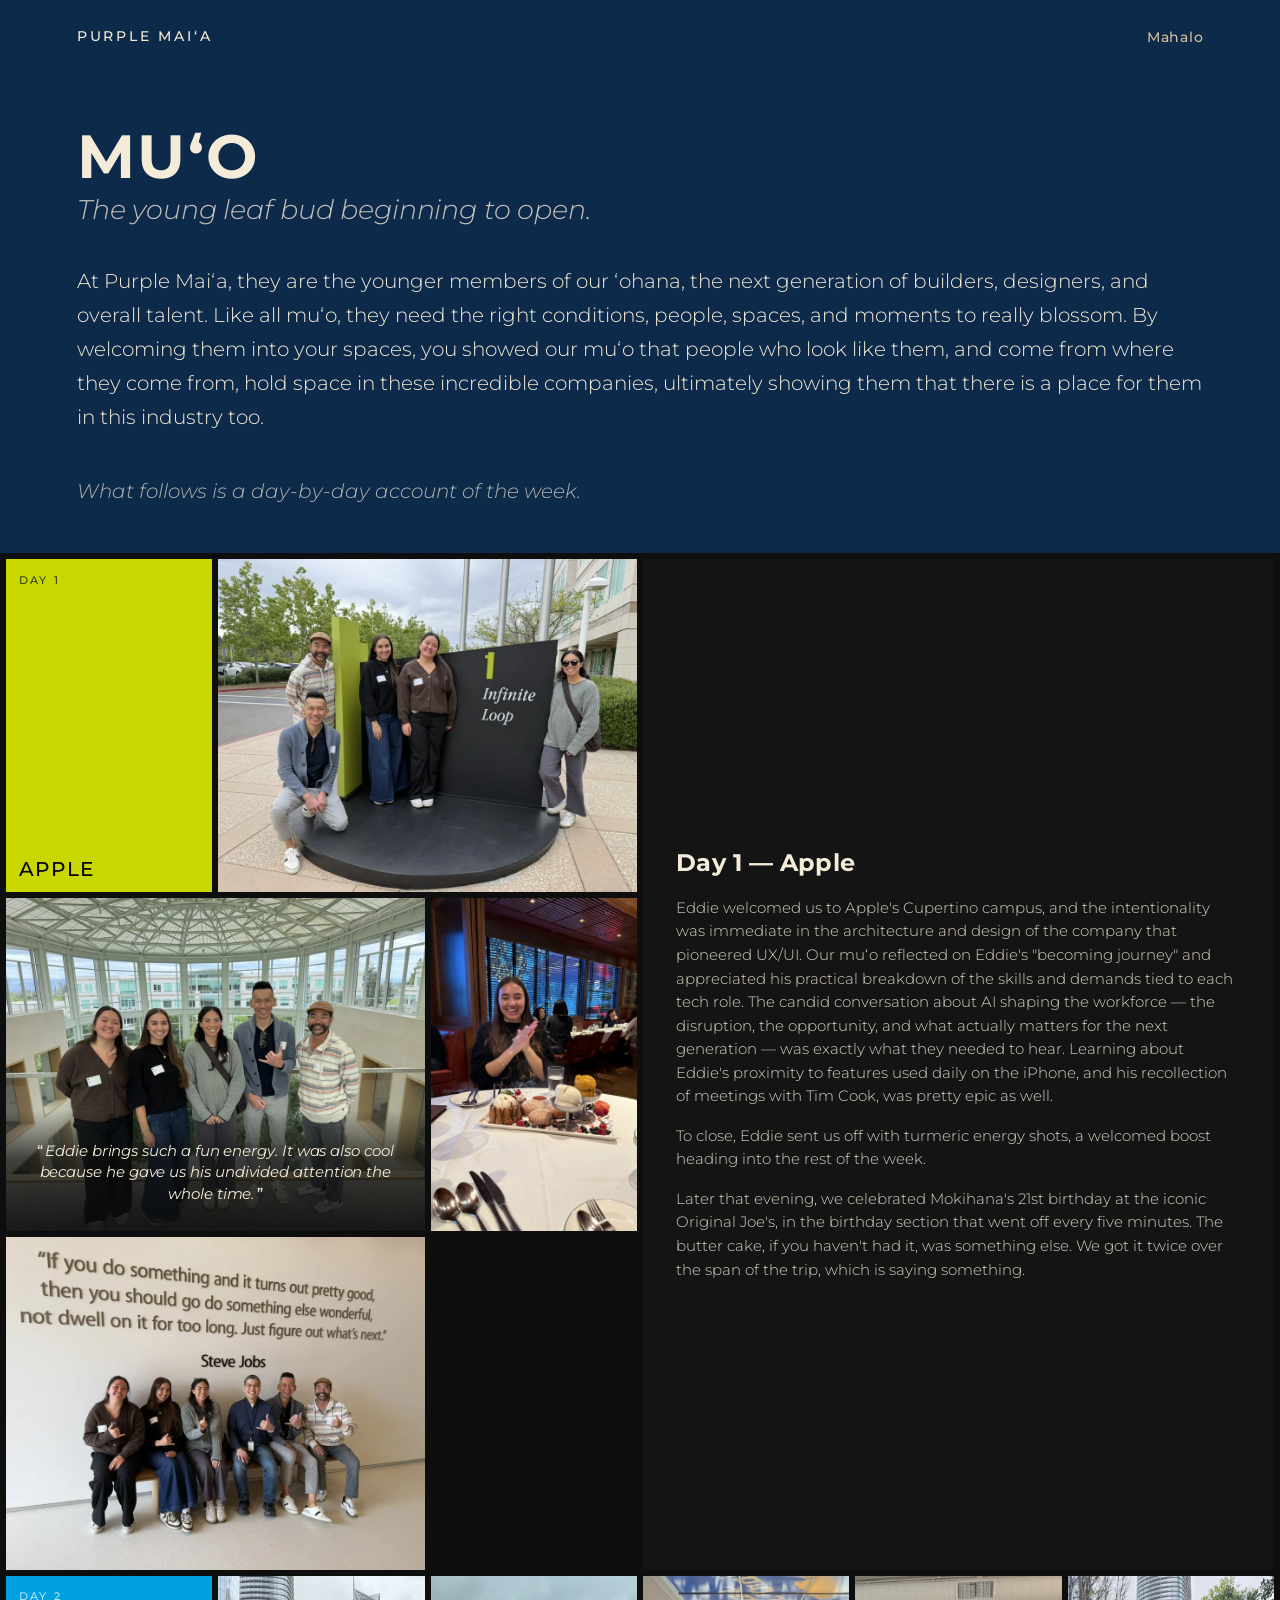
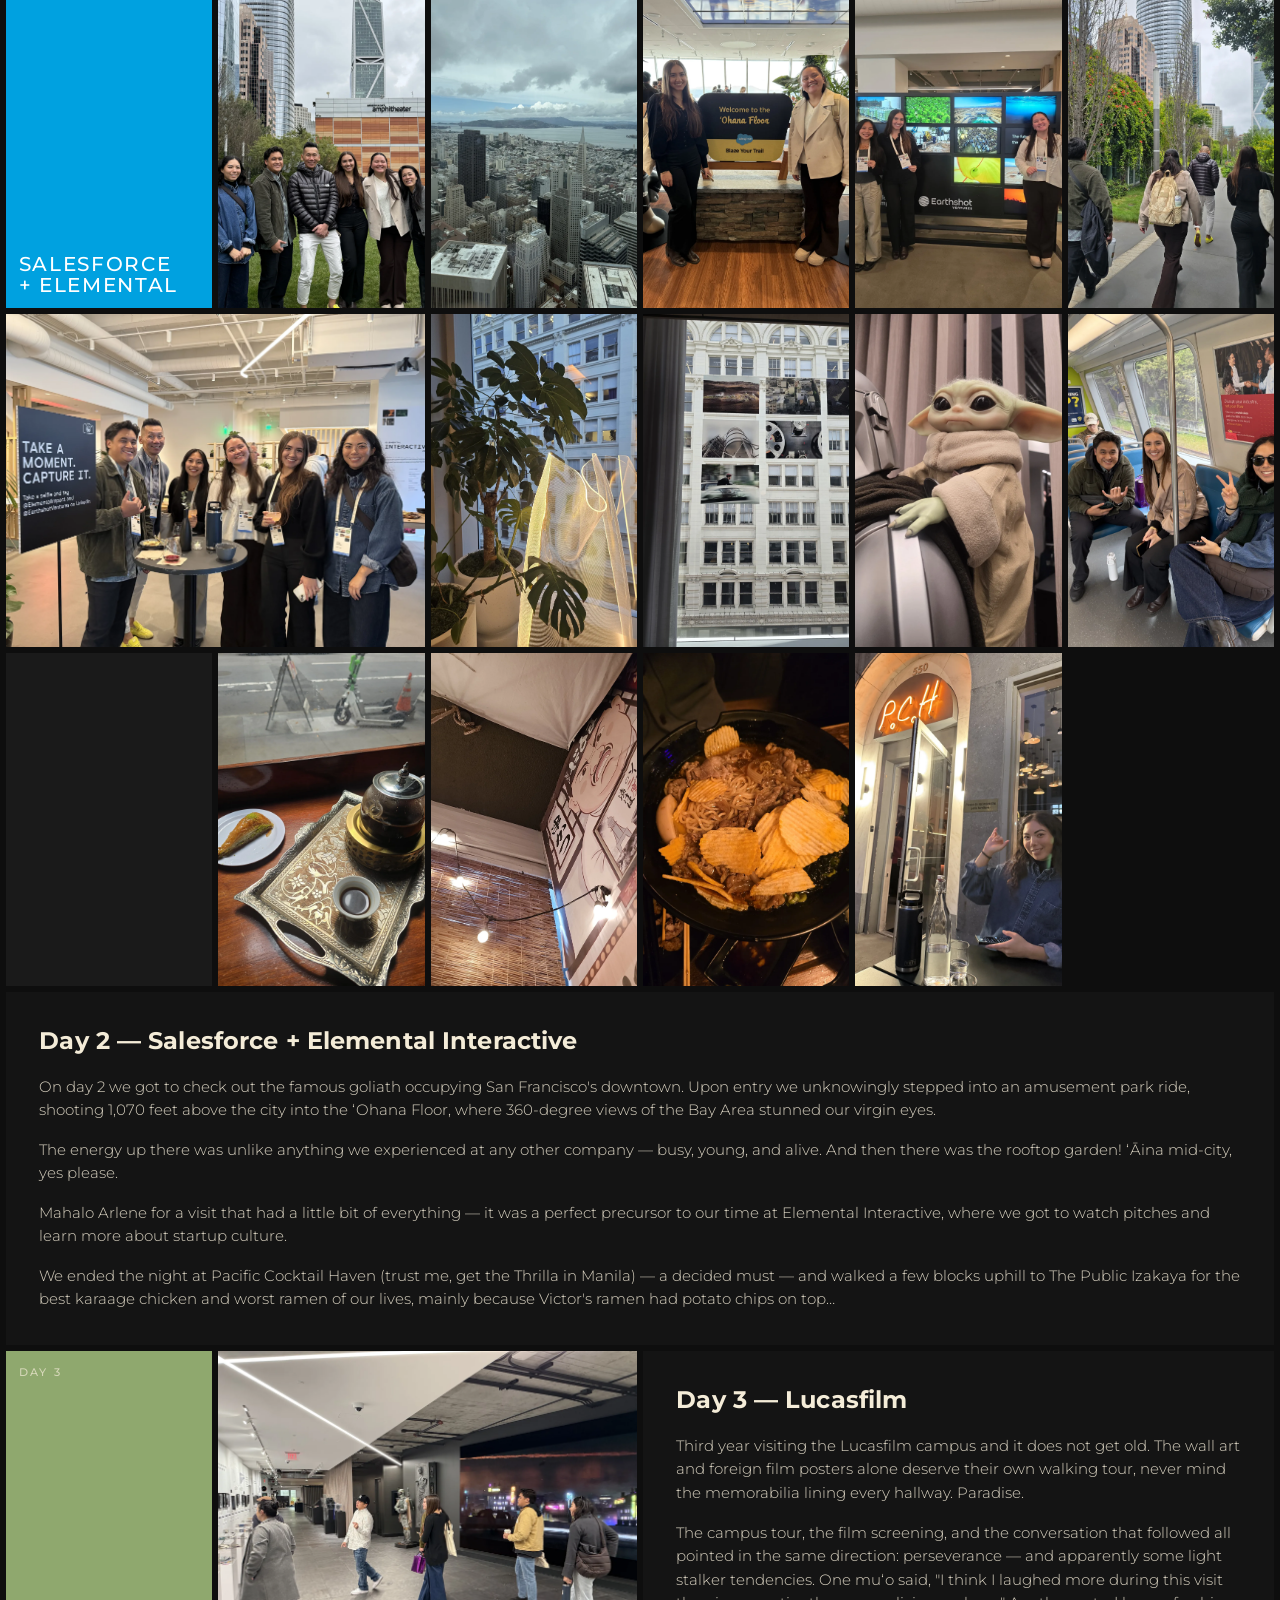
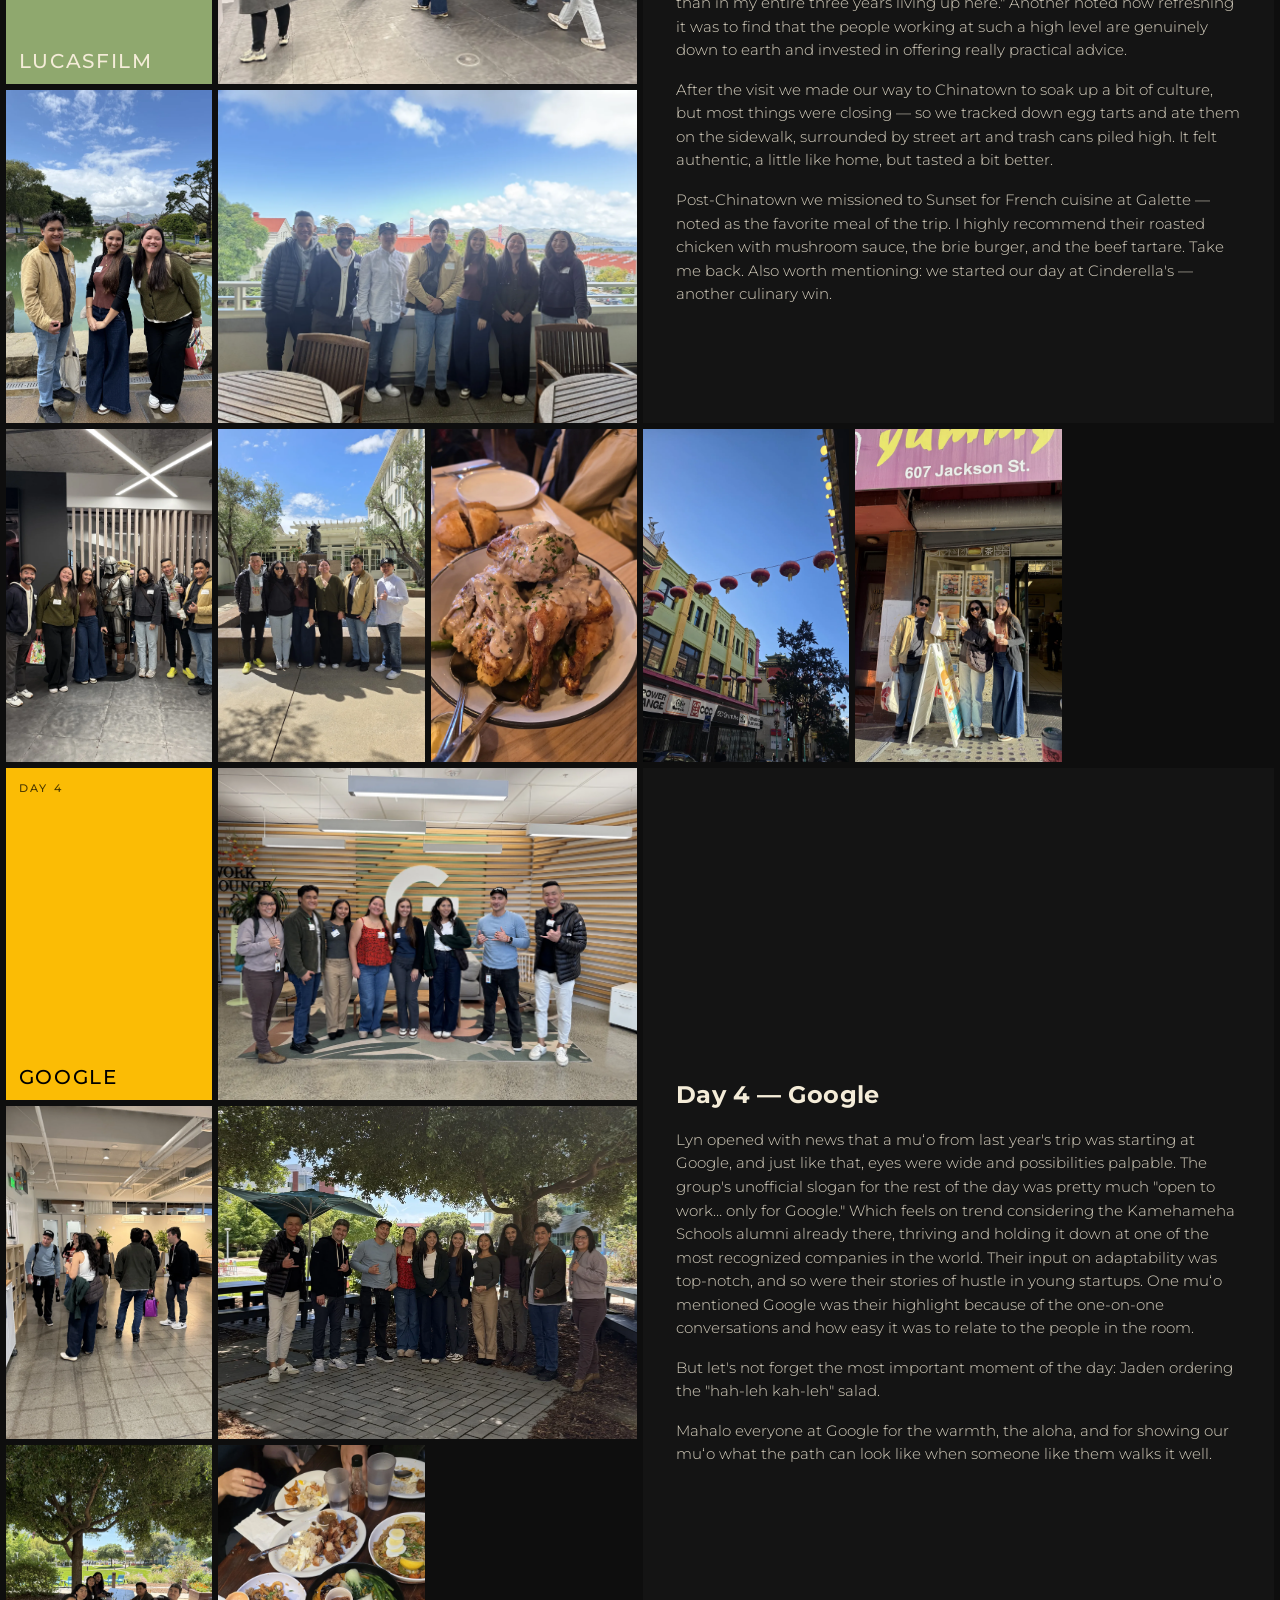
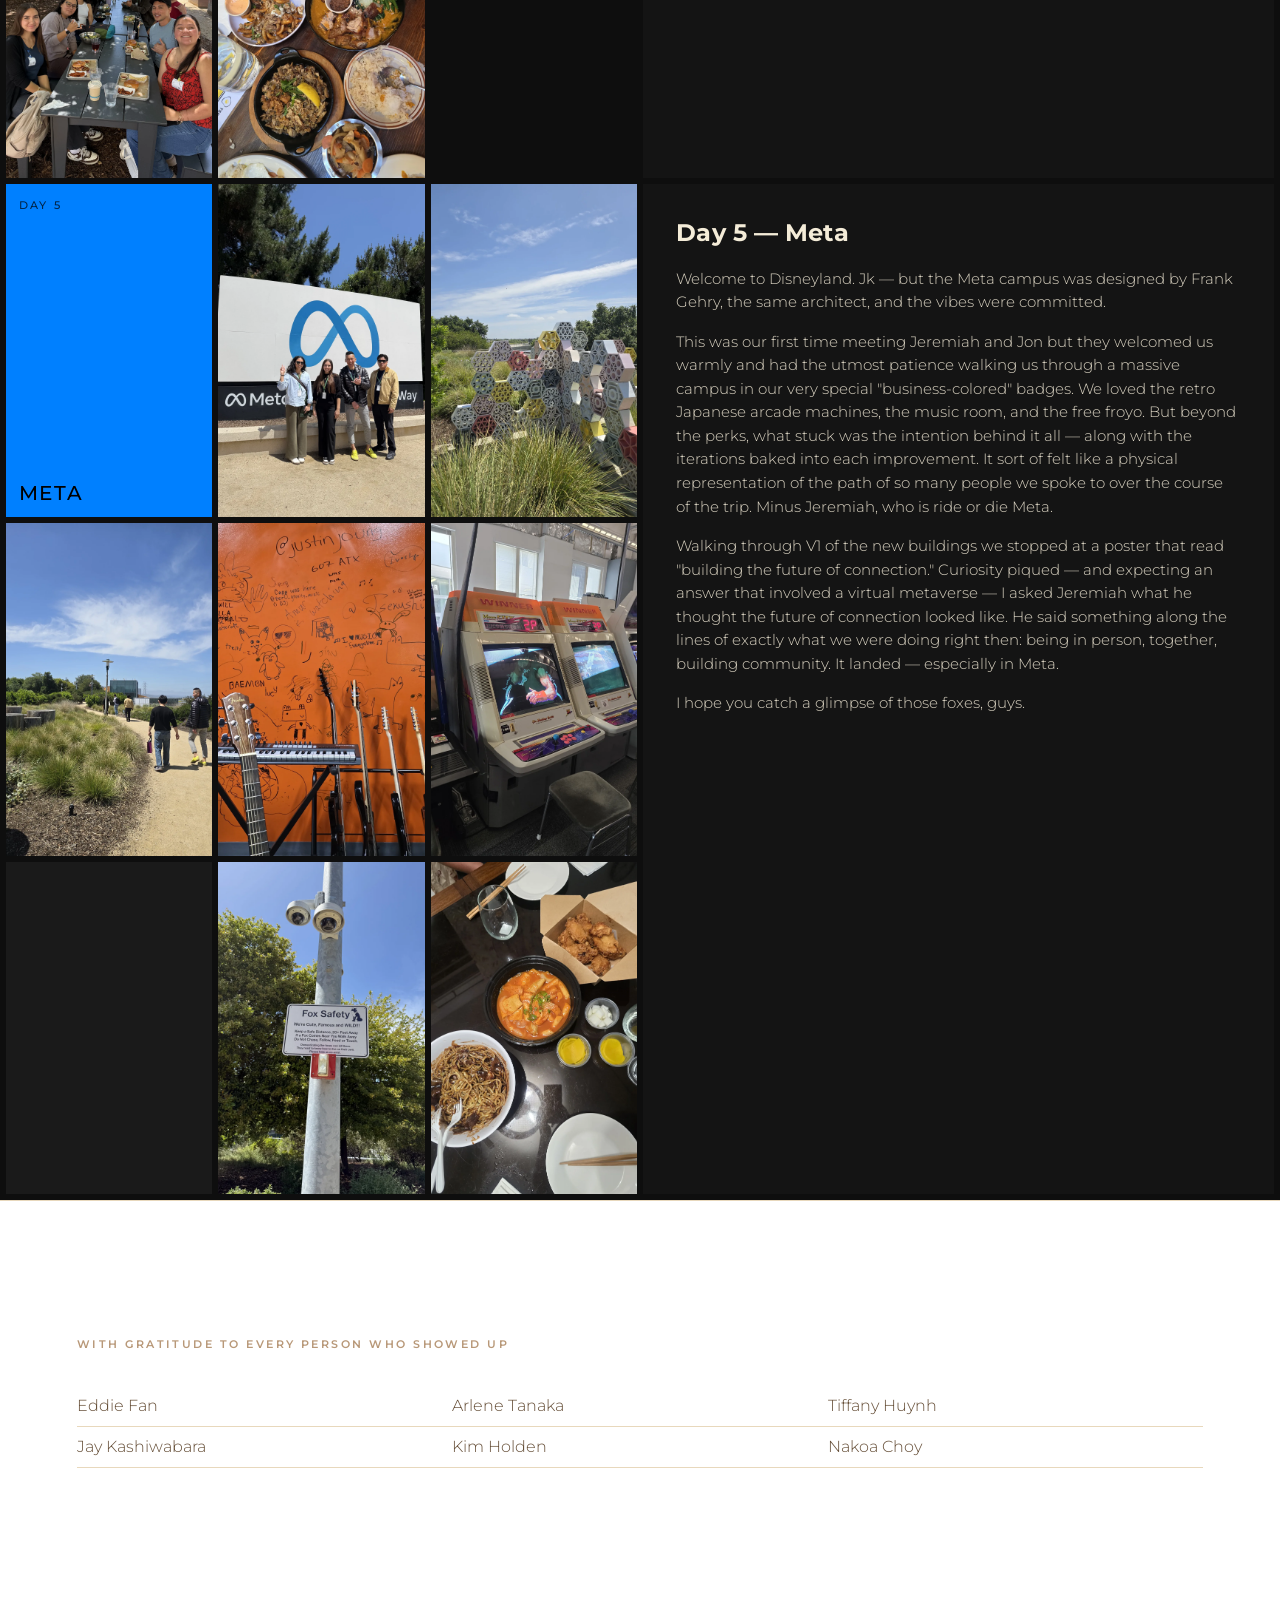
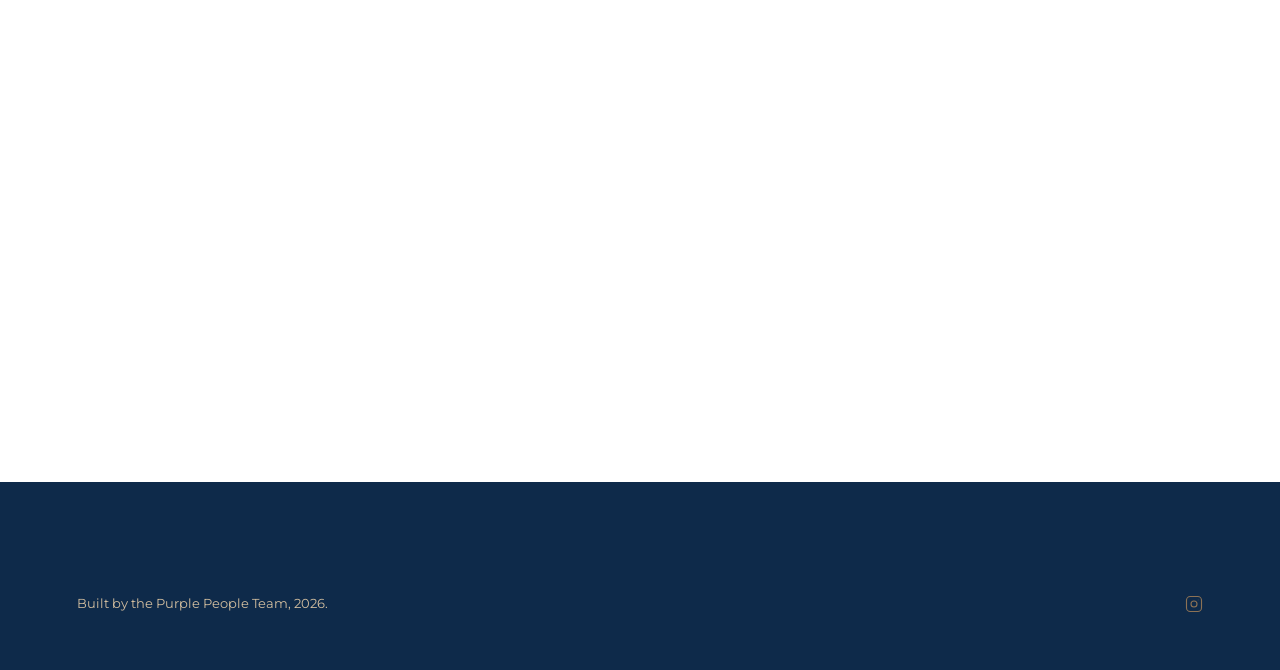
==== commit 5ee96f86: "Shorten event title for Day 1" ====
--- a/index.html
+++ b/index.html
@@ -65,7 +65,7 @@
         </div>
         <div class="grid-half grid-half-right">
           <div class="grid-tile excerpt-tile" data-day="01">
-            <h3>Day 1 — Apple with Eddie Fan</h3>
+            <h3>Day 1 — Apple</h3>
             <p>Eddie welcomed us to Apple's Cupertino campus, and the intentionality was immediate in the architecture and design of the company that pioneered UX/UI. Our muʻo reflected on Eddie's "becoming journey" and appreciated his practical breakdown of the skills and demands tied to each tech role. The candid conversation about AI shaping the workforce — the disruption, the opportunity, and what actually matters for the next generation — was exactly what they needed to hear. Learning about Eddie's proximity to features used daily on the iPhone, and his recollection of meetings with Tim Cook, was pretty epic as well.</p>
             <p>To close, Eddie sent us off with turmeric energy shots, a welcomed boost heading into the rest of the week.</p>
             <p>Later that evening, we celebrated Mokihana's 21st birthday at the iconic Original Joe's, in the birthday section that went off every five minutes. The butter cake, if you haven't had it, was something else. We got it twice over the span of the trip, which is saying something.</p>
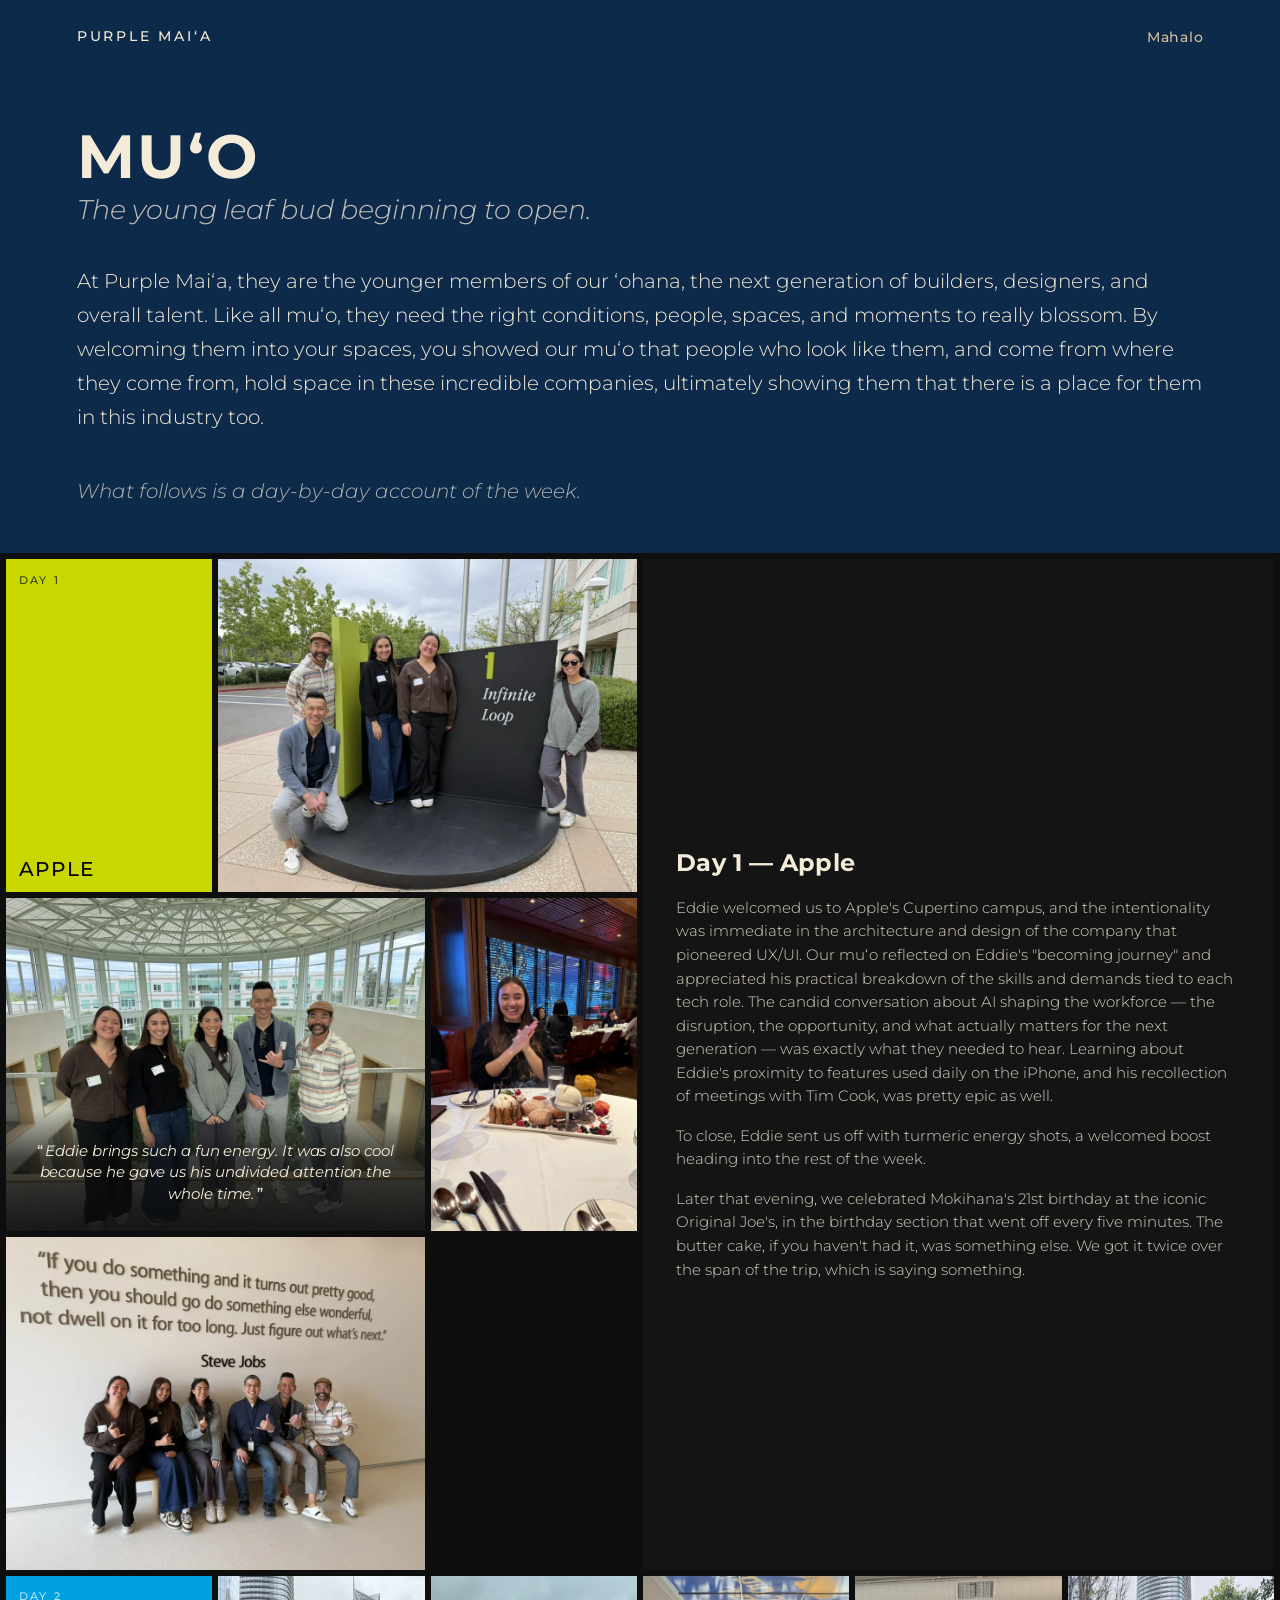
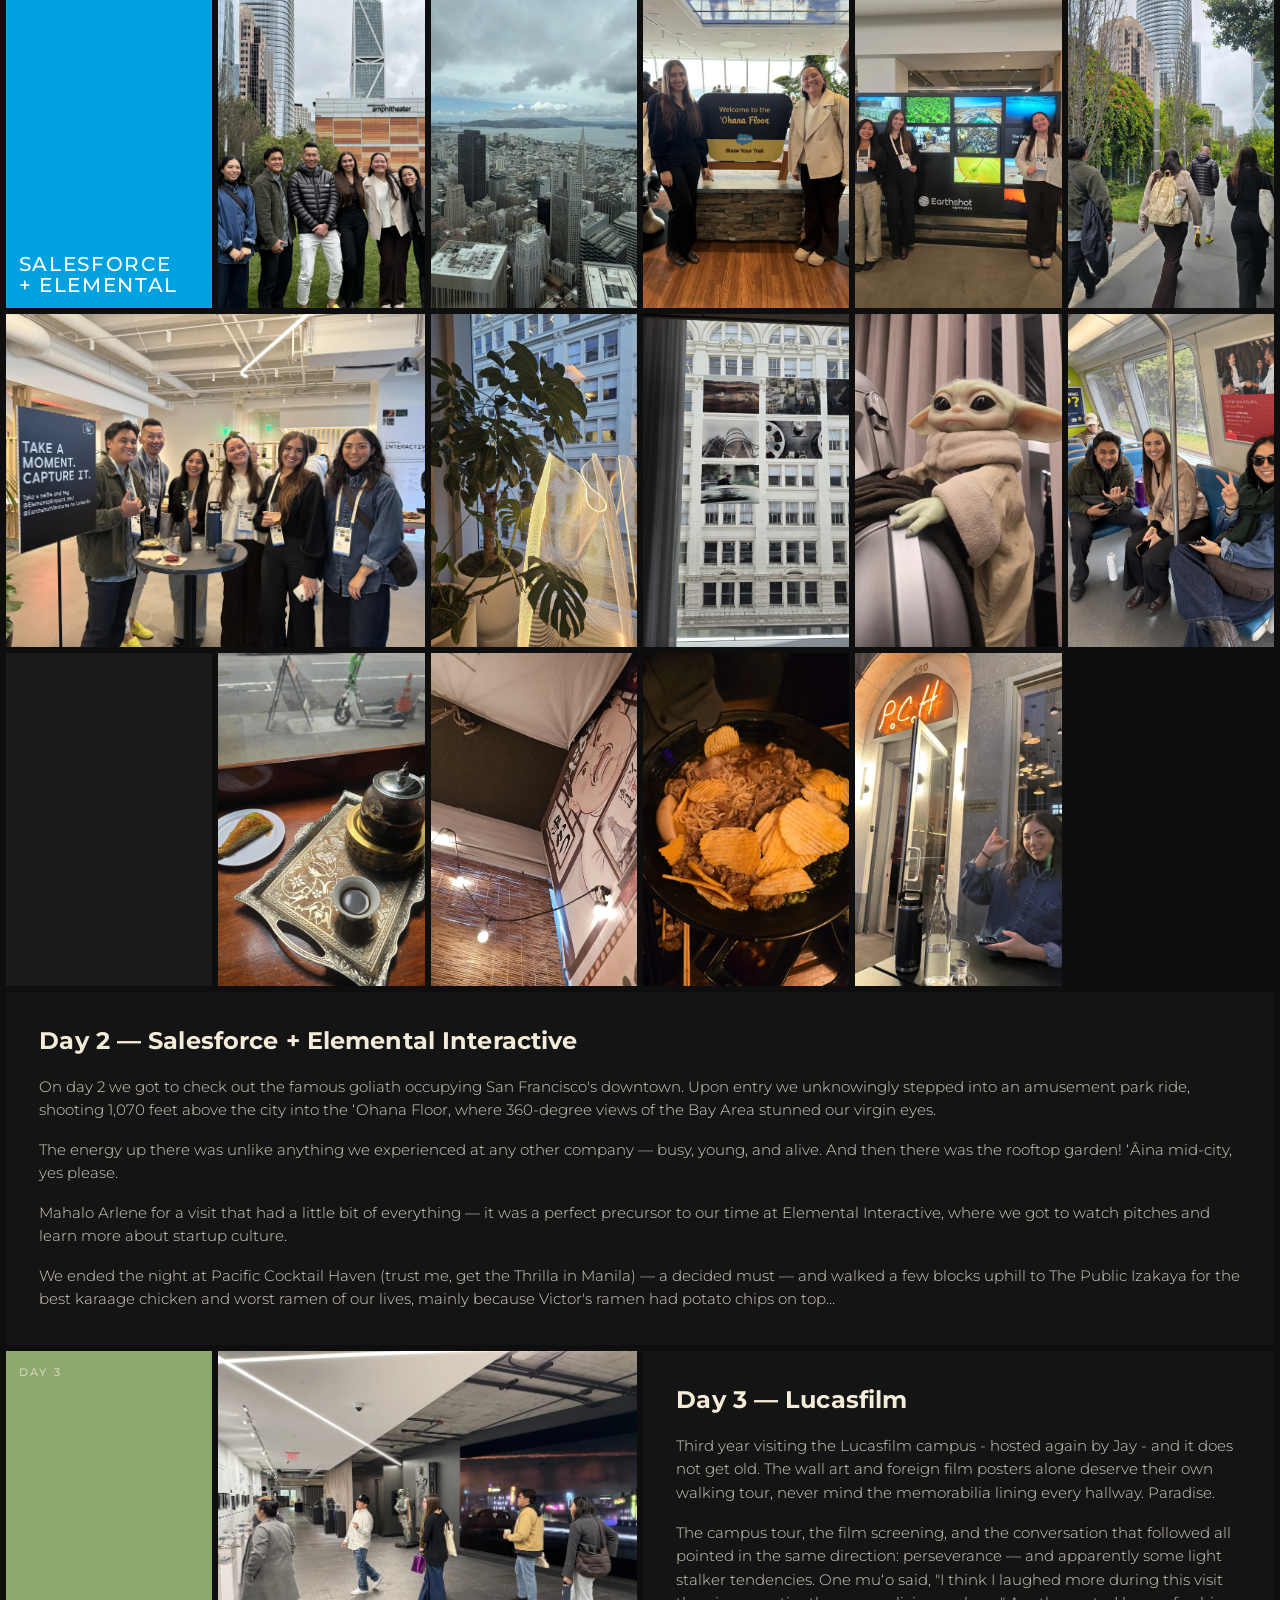
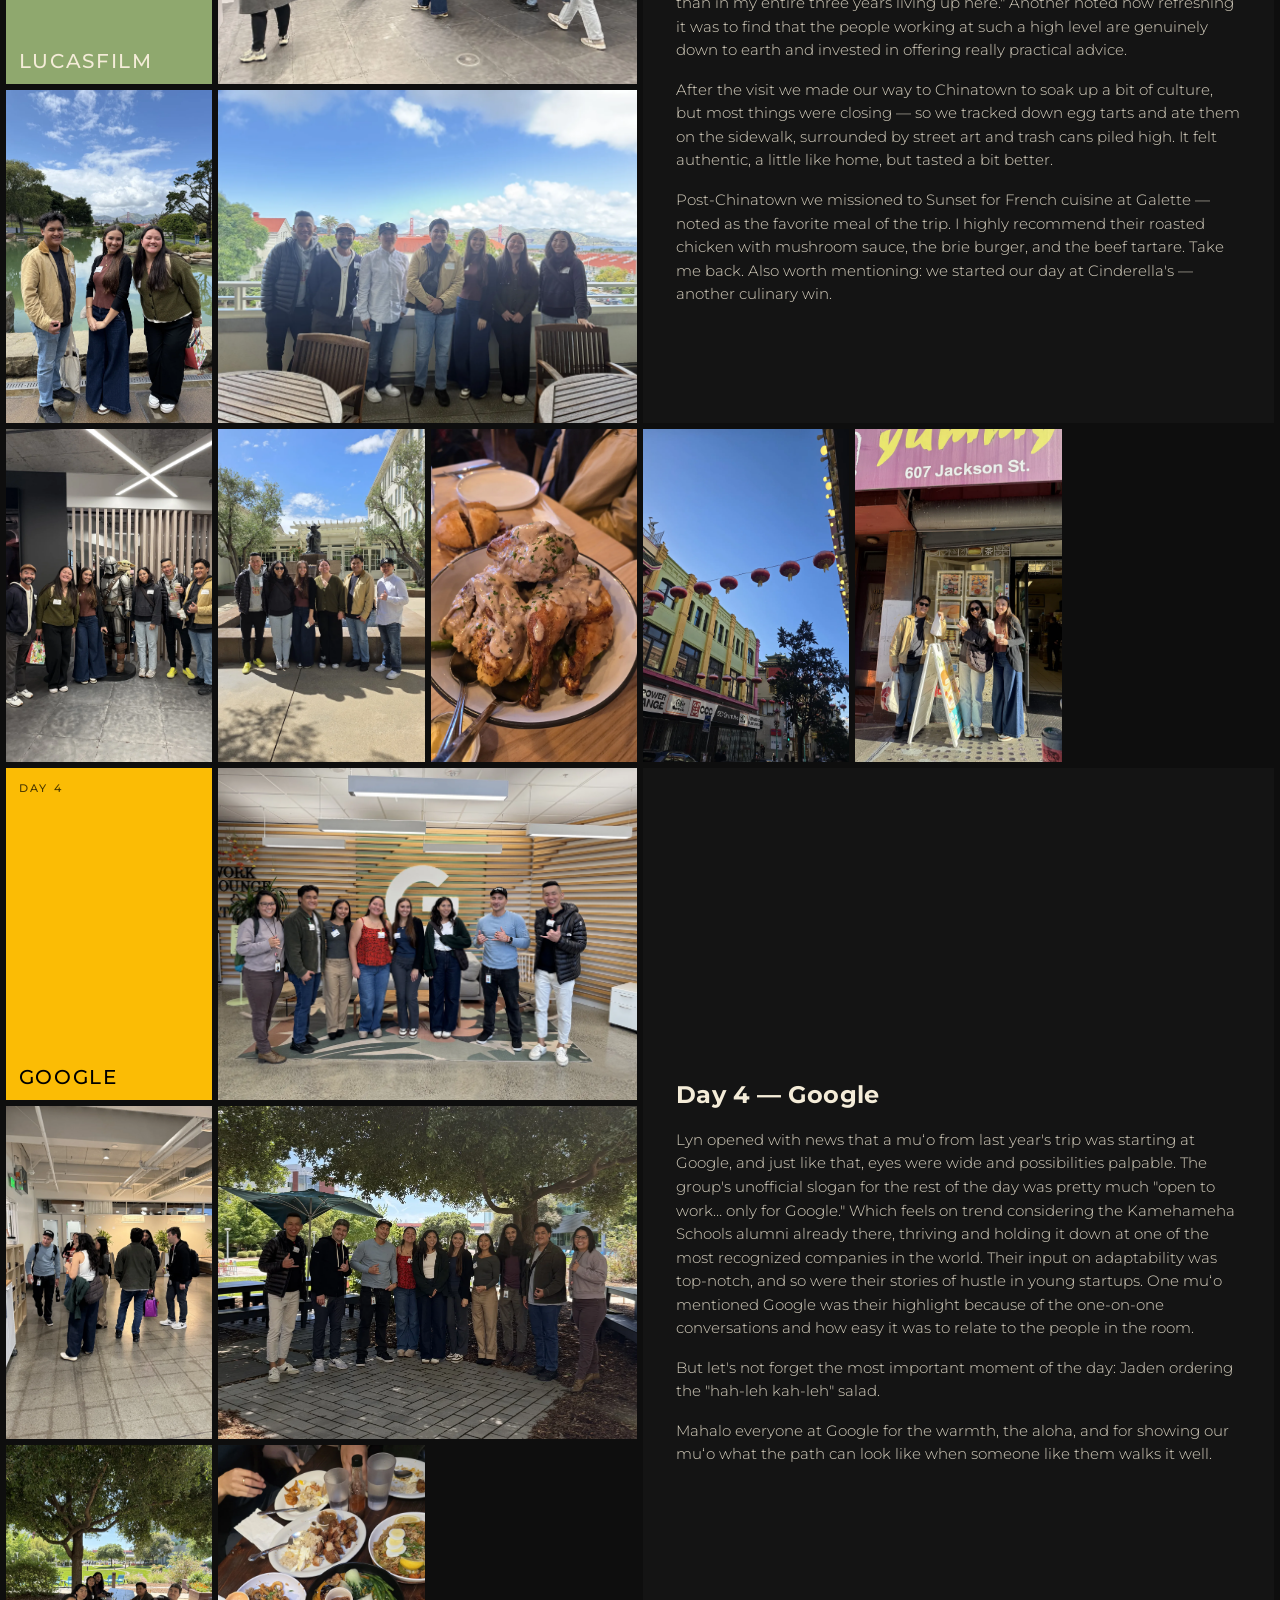
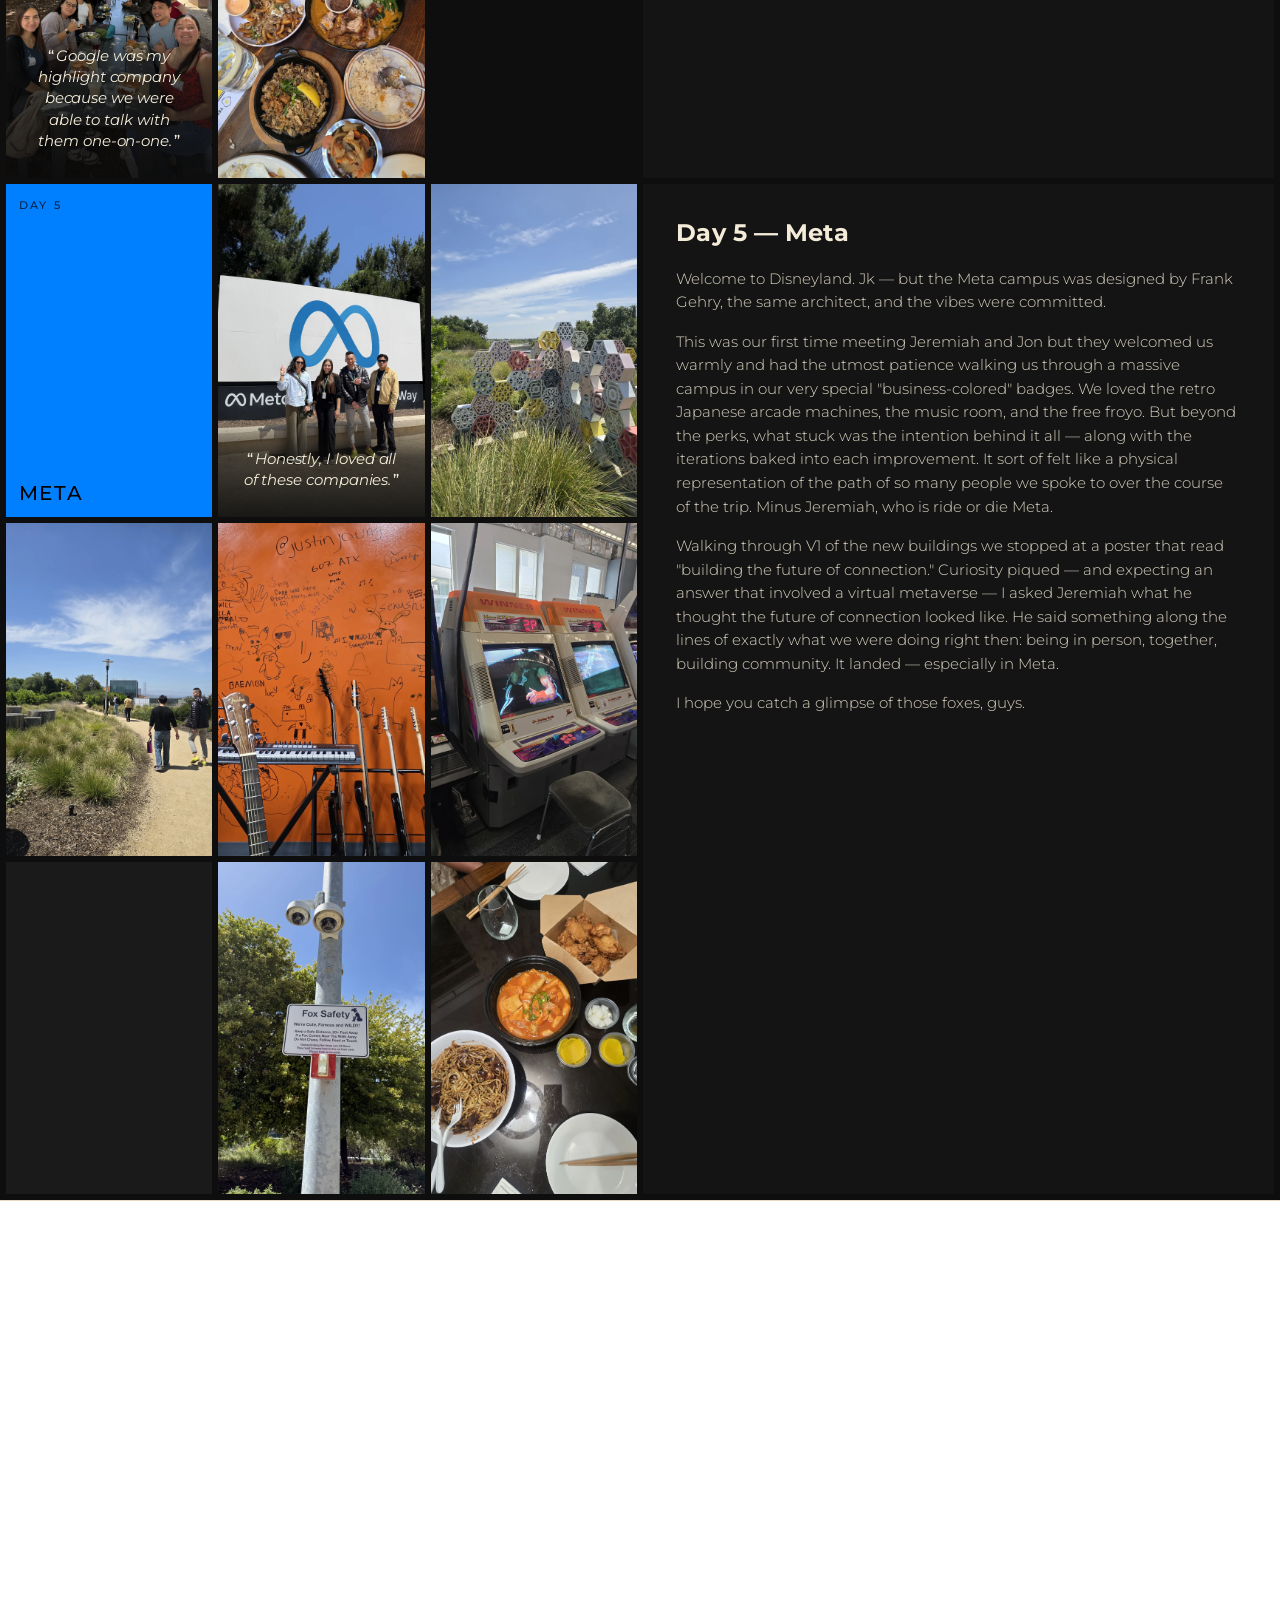
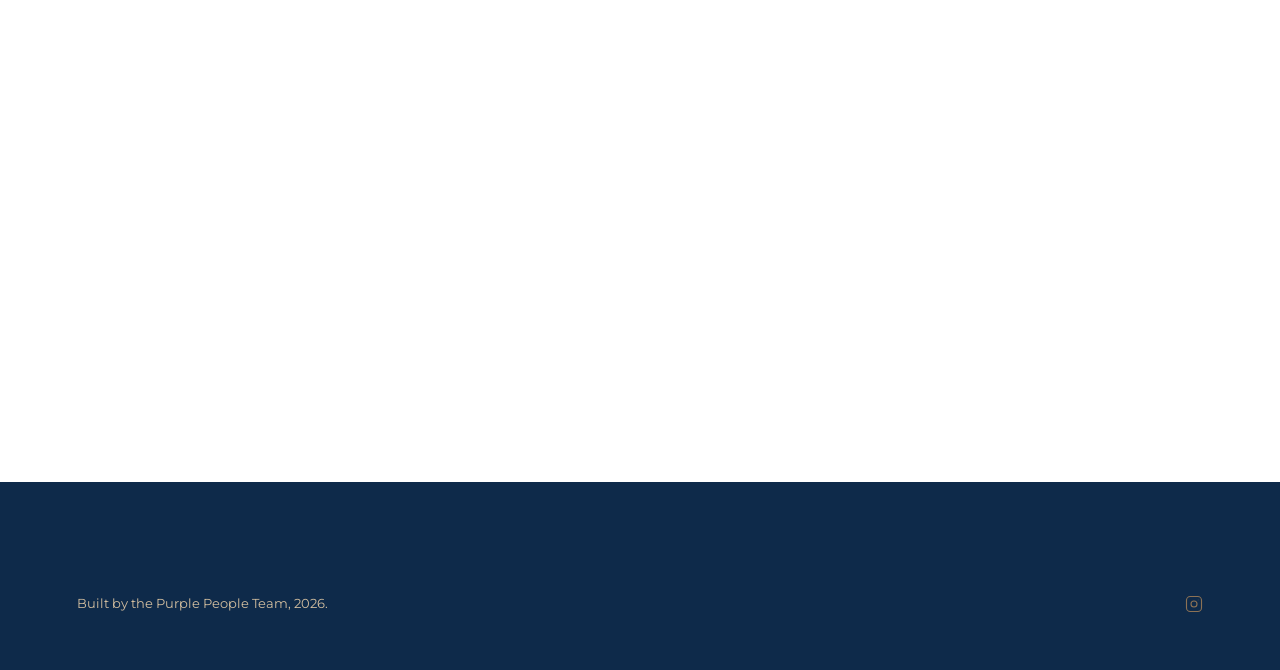
==== commit dbd587cd: "updates narrative" ====
--- a/index.html
+++ b/index.html
@@ -170,7 +170,7 @@
         <div class="grid-half">
           <div class="grid-tile excerpt-tile" data-day="03" style="grid-row: span 2; justify-content: flex-start;">
             <h3>Day 3 — Lucasfilm</h3>
-            <p>Third year visiting the Lucasfilm campus and it does not get old. The wall art and foreign film posters alone deserve their own walking tour, never mind the memorabilia lining every hallway. Paradise.</p>
+            <p>Third year visiting the Lucasfilm campus - hosted again by Jay - and it does not get old. The wall art and foreign film posters alone deserve their own walking tour, never mind the memorabilia lining every hallway. Paradise.</p>
             <p>The campus tour, the film screening, and the conversation that followed all pointed in the same direction: perseverance — and apparently some light stalker tendencies. One muʻo said, "I think I laughed more during this visit than in my entire three years living up here." Another noted how refreshing it was to find that the people working at such a high level are genuinely down to earth and invested in offering really practical advice.</p>
             <p>After the visit we made our way to Chinatown to soak up a bit of culture, but most things were closing — so we tracked down egg tarts and ate them on the sidewalk, surrounded by street art and trash cans piled high. It felt authentic, a little like home, but tasted a bit better.</p>
             <p>Post-Chinatown we missioned to Sunset for French cuisine at Galette — noted as the favorite meal of the trip. I highly recommend their roasted chicken with mushroom sauce, the brie burger, and the beef tartare. Take me back. Also worth mentioning: we started our day at Cinderella's — another culinary win.</p>
